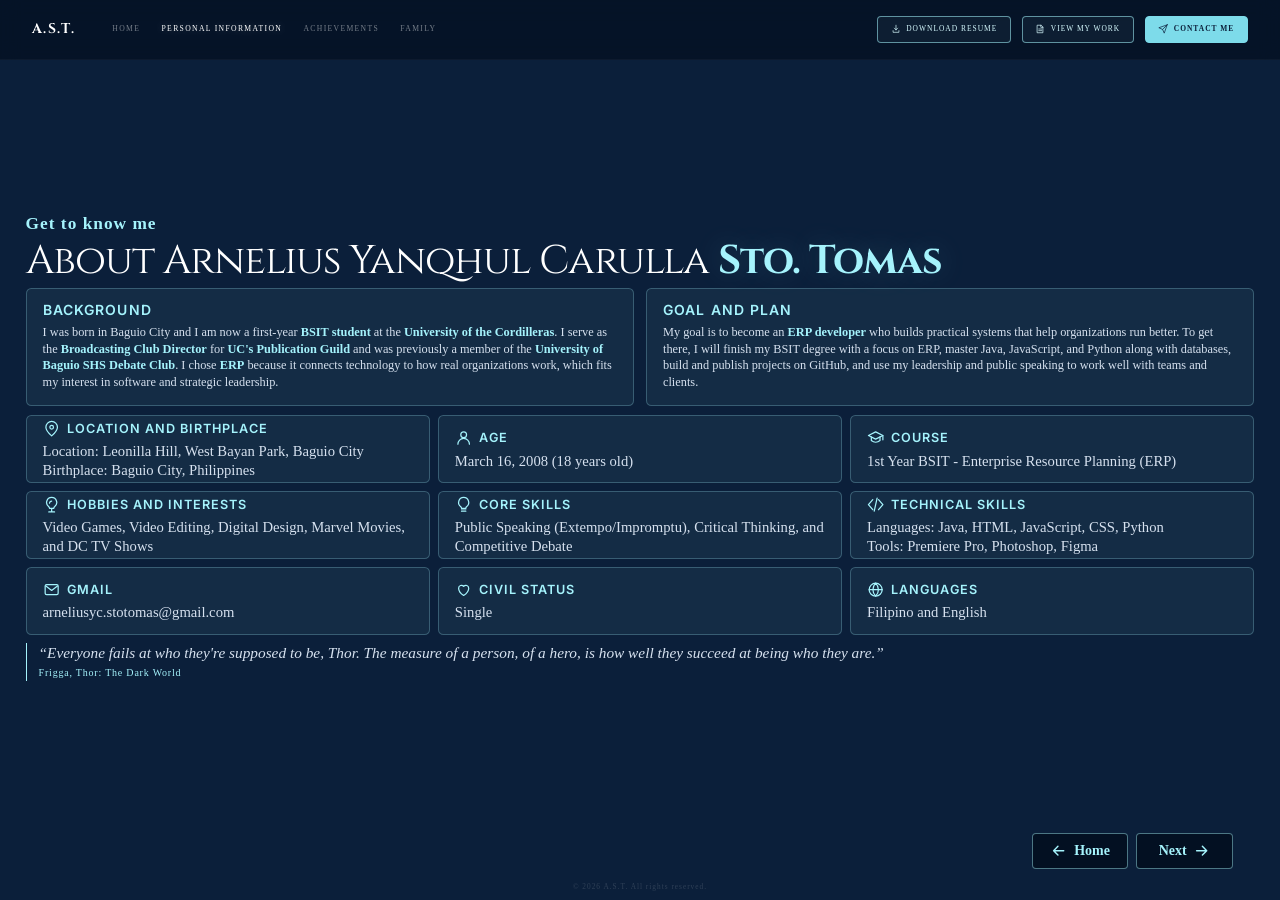
==== about.html @ 009f2173 "Add files via upload" ====
<!DOCTYPE html>
<html lang="en">
<head>
    <meta charset="UTF-8">
    <meta name="viewport" content="width=device-width, initial-scale=1.0">
    <title>About Me | A. S. T.</title>
    <link rel="icon" type="image/svg+xml" href="favicon.svg">
    <link rel="preconnect" href="https://fonts.googleapis.com">
    <link rel="preconnect" href="https://fonts.gstatic.com" crossorigin>
    <link href="https://fonts.googleapis.com/css2?family=Cinzel:wght@400;700&family=Inter:wght@200;400;500;600&display=swap" rel="stylesheet">
    <link rel="stylesheet" href="styles.css">
</head>
<body class="about-body">
    <nav class="navbar">
        <div class="nav-left">
            <div class="nav-logo">A.S.T.</div>
            <div class="nav-links">
                <a href="index.html">HOME</a>
                <a href="about.html" class="active-link" aria-current="page">PERSONAL INFORMATION</a>
                <a href="achievements.html">ACHIEVEMENTS</a>
                <a href="#">FAMILY</a>
            </div>
        </div>
        <div class="nav-right">
            <a href="#" class="btn-outline">
                <svg aria-hidden="true" focusable="false" viewBox="0 0 24 24"><path d="M12 3v11m0 0 4-4m-4 4-4-4M5 16v4h14v-4"/></svg>
                DOWNLOAD RESUME
            </a>
            <a href="https://github.com/aycstotomas" class="btn-outline" target="_blank" rel="noopener noreferrer">
                <svg aria-hidden="true" focusable="false" viewBox="0 0 24 24"><path d="M6 3h9l4 4v14H6zM14 3v5h5M9 12h7M9 16h7"/></svg>
                VIEW MY WORK
            </a>
            <a href="mailto:arneliusyc.stotomas@gmail.com" class="btn-solid">
                <svg aria-hidden="true" focusable="false" viewBox="0 0 24 24"><path d="m22 2-7 20-4-9-9-4 20-7ZM22 2 11 13"/></svg>
                CONTACT ME
            </a>
        </div>
    </nav>

    <main class="split-hero-container about-page">
        <section class="about-content animate-fade-up">
            <p class="profile-greeting">Get to know me</p>
            <h1 class="profile-name">About Arnelius Yanqhul Carulla <span class="highlight-surname">Sto. Tomas</span></h1>
            <div class="about-story">
                <article class="about-detail about-story-card">
                    <h2>Background</h2>
                    <p>I was born in Baguio City and I am now a first-year <strong>BSIT student</strong> at the <strong>University of the Cordilleras</strong>. I serve as the <strong>Broadcasting Club Director</strong> for <strong>UC's Publication Guild</strong> and was previously a member of the <strong>University of Baguio SHS Debate Club</strong>. I chose <strong>ERP</strong> because it connects technology to how real organizations work, which fits my interest in software and strategic leadership.</p>
                </article>
                <article class="about-detail about-story-card">
                    <h2>Goal and Plan</h2>
                    <p>My goal is to become an <strong>ERP developer</strong> who builds practical systems that help organizations run better. To get there, I will finish my BSIT degree with a focus on ERP, master Java, JavaScript, and Python along with databases, build and publish projects on GitHub, and use my leadership and public speaking to work well with teams and clients.</p>
                </article>
            </div>
            <dl class="about-details">
                <div class="about-detail">
                    <dt><svg aria-hidden="true" focusable="false" viewBox="0 0 24 24"><path d="M20 10c0 5-8 12-8 12S4 15 4 10a8 8 0 1 1 16 0Z"/><circle cx="12" cy="10" r="2.5"/></svg>Location and Birthplace</dt>
                    <dd><span class="dd-line">Location: Leonilla Hill, West Bayan Park, Baguio City</span><span class="dd-line">Birthplace: Baguio City, Philippines</span></dd>
                </div>
                <div class="about-detail">
                    <dt><svg aria-hidden="true" focusable="false" viewBox="0 0 24 24"><circle cx="12" cy="8" r="4"/><path d="M4 21a8 8 0 0 1 16 0"/></svg>Age</dt>
                    <dd>March 16, 2008 (<span id="current-age">18</span> years old)</dd>
                </div>
                <div class="about-detail">
                    <dt><svg aria-hidden="true" focusable="false" viewBox="0 0 24 24"><path d="m2 9 10-5 10 5-10 5L2 9Z"/><path d="M6 11v5c3.5 3 8.5 3 12 0v-5M22 9v6"/></svg>Course</dt>
                    <dd>1st Year BSIT - Enterprise Resource Planning (ERP)</dd>
                </div>
                <div class="about-detail">
                    <dt><svg aria-hidden="true" focusable="false" viewBox="0 0 24 24"><path d="M12 18v4M8 22h8M12 2a7 7 0 0 0-4 12.75c.8.55 1 1.15 1 2.25h6c0-1.1.2-1.7 1-2.25A7 7 0 0 0 12 2Z"/><path d="M9 10a3 3 0 0 1 3-3"/></svg>Hobbies and Interests</dt>
                    <dd>Video Games, Video Editing, Digital Design, Marvel Movies, and DC TV Shows</dd>
                </div>
                <div class="about-detail">
                    <dt><svg aria-hidden="true" focusable="false" viewBox="0 0 24 24"><path d="M12 2a7 7 0 0 0-4 12.75c.8.55 1 1.15 1 2.25h6c0-1.1.2-1.7 1-2.25A7 7 0 0 0 12 2Z"/><path d="M9 21h6M9 18h6"/></svg>Core Skills</dt>
                    <dd>Public Speaking (Extempo/Impromptu), Critical Thinking, and Competitive Debate</dd>
                </div>
                <div class="about-detail">
                    <dt><svg aria-hidden="true" focusable="false" viewBox="0 0 24 24"><path d="m8 5-6 7 6 7M16 5l6 7-6 7M14 3l-4 18"/></svg>Technical Skills</dt>
                    <dd><span class="dd-line">Languages: Java, HTML, JavaScript, CSS, Python</span><span class="dd-line">Tools: Premiere Pro, Photoshop, Figma</span></dd>
                </div>
                <div class="about-detail">
                    <dt><svg aria-hidden="true" focusable="false" viewBox="0 0 24 24"><rect x="3" y="5" width="18" height="14" rx="2"/><path d="m4 7 8 6 8-6"/></svg>Gmail</dt>
                    <dd>arneliusyc.stotomas@gmail.com</dd>
                </div>
                <div class="about-detail">
                    <dt><svg aria-hidden="true" focusable="false" viewBox="0 0 24 24"><path d="M12 20s-7-4.4-7-10a4 4 0 0 1 7-2.6A4 4 0 0 1 19 10c0 5.6-7 10-7 10Z"/></svg>Civil Status</dt>
                    <dd>Single</dd>
                </div>
                <div class="about-detail">
                    <dt><svg aria-hidden="true" focusable="false" viewBox="0 0 24 24"><circle cx="12" cy="12" r="9"/><path d="M3 12h18M12 3c2.5 2.6 3.8 5.6 3.8 9s-1.3 6.4-3.8 9c-2.5-2.6-3.8-5.6-3.8-9S9.5 5.6 12 3Z"/></svg>Languages</dt>
                    <dd>Filipino and English</dd>
                </div>
            </dl>
            <blockquote class="about-quote">
                <p>&ldquo;Everyone fails at who they're supposed to be, Thor. The measure of a person, of a hero, is how well they succeed at being who they are.&rdquo;</p>
                <cite>Frigga, Thor: The Dark World</cite>
            </blockquote>
        </section>

        <div class="about-page-actions animate-fade-up-delayed">
            <a class="next-page-link" href="index.html" title="Back to home">
                <svg aria-hidden="true" focusable="false" viewBox="0 0 24 24"><path d="M19 12H5m6 6-6-6 6-6"/></svg>
                Home
            </a>
            <a class="next-page-link" href="achievements.html" title="Achievements">
                Next
                <svg aria-hidden="true" focusable="false" viewBox="0 0 24 24"><path d="M5 12h14m-6-6 6 6-6 6"/></svg>
            </a>
        </div>
    </main>

    <footer>
        <p>© 2026 A.S.T. All rights reserved.</p>
    </footer>
    <script>
        const birthDate = new Date(2008, 2, 16);
        const today = new Date();
        let age = today.getFullYear() - birthDate.getFullYear();
        if (today < new Date(today.getFullYear(), birthDate.getMonth(), birthDate.getDate())) {
            age -= 1;
        }
        document.getElementById('current-age').textContent = age;
    </script>
</body>
</html>
---- styles.css ----
/* Core Styling Baseline Setup */
html,
body {
    height: 100%;
}

body {
    line-height: 1.6;
    margin: 0;
    padding: 0;
    height: 100vh;
    height: 100svh;
    background-color: #0b1f3a;
    color: #ffffff;
    overflow: hidden;
}

svg {
    display: block;
}

/* NAVIGATION STRUCTURE HEADER */
.navbar {
    position: fixed;
    top: 0;
    left: 0;
    width: 100%;
    padding: 1.5rem 3rem;
    box-sizing: border-box;
    display: flex;
    justify-content: space-between;
    align-items: center;
    z-index: 10;
    background: rgba(2, 12, 27, 0.6);
    backdrop-filter: blur(10px);
    border-bottom: 1px solid rgba(255, 255, 255, 0.03);
}

.nav-left {
    display: flex;
    align-items: center;
    gap: 3.5rem;
}

.nav-logo {
    font-family: 'Cinzel', serif;
    color: #ffffff; 
    font-size: 1.3rem;
    font-weight: 700;
    letter-spacing: 2px;
    animation: nav-reveal 0.6s cubic-bezier(0.16, 1, 0.3, 1) both;
}

.nav-links {
    display: flex;
    gap: 2rem;
    animation: nav-reveal 0.6s cubic-bezier(0.16, 1, 0.3, 1) 0.1s both;
}

.nav-links a {
    font-size: 0.72rem;
    font-weight: 500;
    letter-spacing: 2px;
    color: rgba(255, 255, 255, 0.45);
    text-decoration: none;
    transition: color 0.3s ease, text-shadow 0.3s ease;
}

.nav-links a:hover, .nav-links a.active-link {
    color: #ffffff;
    text-shadow: 0 0 10px rgba(255, 255, 255, 0.3);
}

.nav-right {
    display: flex;
    align-items: center;
    gap: 1rem;
    animation: nav-reveal 0.6s cubic-bezier(0.16, 1, 0.3, 1) 0.2s both;
}

@keyframes nav-reveal {
    from {
        opacity: 0;
        transform: translateY(-10px);
    }
    to {
        opacity: 1;
        transform: translateY(0);
    }
}

.nav-right a {
    font-size: 0.7rem;
    font-weight: 500;
    letter-spacing: 1.5px;
    text-decoration: none;
    padding: 0.6rem 1.2rem;
    border-radius: 4px;
    transition: all 0.3s ease;
}

.nav-right a svg {
    width: 15px;
    height: 15px;
    flex: none;
    fill: none;
    stroke: currentColor;
    stroke-linecap: round;
    stroke-linejoin: round;
    stroke-width: 1.7;
}

.nav-right .btn-outline {
    display: inline-flex;
    align-items: center;
    justify-content: center;
    gap: 0.5rem;
}

.nav-right .btn-solid {
    display: inline-flex;
    align-items: center;
    justify-content: center;
    gap: 0.5rem;
}

.btn-outline {
    color: #d7faff;
    border: 1px solid rgba(165, 243, 252, 0.55);
    background: rgba(165, 243, 252, 0.05);
}

.btn-outline:hover,
.btn-outline:focus-visible {
    background: rgba(165, 243, 252, 0.14);
    border-color: #a5f3fc;
}

.btn-solid {
    color: #0b1f3a;
    background-color: #7ddbea;
    border: 1px solid #7ddbea;
    font-weight: 600 !important;
}

.btn-solid:hover,
.btn-solid:focus-visible {
    background-color: #a5f3fc;
    border-color: #a5f3fc;
}

.nav-right a:focus-visible {
    outline: 2px solid #ffffff;
    outline-offset: 3px;
}

.nav-right a:hover,
.nav-right a:focus-visible {
    box-shadow: 0 0 16px rgba(165, 243, 252, 0.18);
    transform: translateY(-1px);
}

/* WIDER AND LEFT-ALIGNED SPLIT LAYOUT CONTAINER */
.split-hero-container {
    position: relative;
    z-index: 2;
    max-width: 1400px;
    width: 92%;
    margin: 0 auto;
    height: calc(100vh - 2.5rem);
    height: calc(100svh - 2.5rem);
    min-height: 0;
    display: flex;
    align-items: center;
    justify-content: space-between;
    gap: 2rem;
    box-sizing: border-box;
    padding-top: 5.5rem;
}

/* LEFT HALF CONTENT PANEL */
.hero-left-content {
    flex: 1.4; 
    text-align: left;
    padding-left: 1rem;
}

.profile-greeting {
    color: #a5f3fc;
    font-size: 1.15rem;
    font-weight: 700;
    letter-spacing: 1px;
    margin: 0 0 0.65rem;
}

.profile-name {
    font-family: 'Cinzel', serif;
    font-size: 4rem; 
    font-weight: 400;
    line-height: 1.1;
    margin: 0 0 1.2rem 0;
    letter-spacing: -1px;
    color: #ffffff; 
}

/* Ice blue contrast highlight */
.highlight-surname {
    color: #a5f3fc; 
    font-weight: 700;
    text-shadow: 0 0 30px rgba(165, 243, 252, 0.2);
}

.student-badge {
    display: inline-flex;
    flex-wrap: wrap;
    align-items: center;
    justify-content: center;
    gap: 0.65rem;
    max-width: 100%;
    box-sizing: border-box;
    margin: -0.55rem 0 1rem;
    padding: 0.65rem 1rem;
    border: 1px solid rgba(165, 243, 252, 0.32);
    border-radius: 999px;
    background: rgba(165, 243, 252, 0.07);
    color: #d7faff;
    font-size: 1.05rem;
    letter-spacing: 0.3px;
}

.badge-item {
    display: inline-flex;
    align-items: center;
    gap: 0.35rem;
    color: inherit;
}

.badge-email {
    text-decoration: none;
    transition: color 0.2s ease;
}

.badge-email:hover,
.badge-email:focus-visible {
    color: #a5f3fc;
    text-decoration: underline;
}

.badge-email:focus-visible {
    outline: 2px solid #ffffff;
    outline-offset: 3px;
    border-radius: 2px;
}

.badge-item svg {
    width: 19px;
    height: 19px;
    flex: none;
    fill: none;
    stroke: currentColor;
    stroke-linecap: round;
    stroke-linejoin: round;
    stroke-width: 1.7;
}

.badge-at {
    color: #d7faff;
    font-family: 'Inter', sans-serif;
    font-size: 1.05rem;
    font-weight: 500;
    line-height: 1;
}

.badge-divider {
    color: #a5f3fc;
}

.profile-role {
    font-family: 'Inter', sans-serif;
    font-size: 1.8rem; 
    font-weight: 400;
    margin: 0 0 1rem;
    letter-spacing: 0.5px;
}

.profile-role-prefix {
    color: #ffffff;
}

.profile-role-typing {
    position: relative;
    display: inline-block;
    width: 0;
    margin-left: 0.12em;
    overflow: hidden;
    white-space: nowrap;
    vertical-align: bottom;
    color: #a5f3fc;
    animation: role-typing 5s steps(13, end) 0.35s infinite;
}

.profile-role-typing::after {
    position: absolute;
    top: 0;
    right: 0;
    width: 2px;
    height: 100%;
    background-color: #a5f3fc;
    content: '';
    animation: blink-caret 0.75s step-end infinite;
}

@keyframes role-typing {
    0%, 8% { width: 0; }
    34%, 60% { width: 7.3em; }
    86%, 100% { width: 0; }
}

@keyframes blink-caret {
    50% { opacity: 0; }
}

.profile-description {
    font-size: 1.4rem;
    color: #d6e1ef;
    max-width: 100%;
    line-height: 1.65;
    margin: 0;
}

.profile-description strong {
    color: #a5f3fc;
}

.about-page {
    flex-direction: column;
    align-items: center;
    justify-content: center;
}

.about-body {
    height: auto;
    min-height: 100vh;
    min-height: 100svh;
    overflow-x: hidden;
    overflow-y: auto;
}

.about-page-actions {
    display: flex;
    align-items: center;
    gap: 0.75rem;
    align-self: flex-end;
    margin-top: auto;
    margin-right: 1.5rem;
}

.about-page .next-page-link {
    position: static;
    align-self: auto;
    margin: 0;
    font-family: inherit;
}

.about-page .next-page-link:disabled {
    cursor: not-allowed;
    opacity: 0.55;
}

.about-page .next-page-link:disabled:hover {
    color: #a5f3fc;
    background: rgba(2, 12, 27, 0.76);
}

.about-content {
    width: 100%;
    max-width: none;
    box-sizing: border-box;
}

.about-intro {
    margin-bottom: 1.25rem;
}

.about-details {
    display: grid;
    grid-template-columns: repeat(2, minmax(0, 1fr));
    gap: 1rem;
    margin: 0;
}

.about-detail {
    padding: 1rem 1.25rem;
    border: 1px solid rgba(165, 243, 252, 0.25);
    border-radius: 8px;
    background: rgba(165, 243, 252, 0.06);
}

.about-detail dt {
    margin-bottom: 0.35rem;
    color: #a5f3fc;
    font-family: 'Inter', sans-serif;
    font-size: 0.9rem;
    font-weight: 600;
    letter-spacing: 0.08em;
    text-transform: uppercase;
}

.about-detail dd {
    margin: 0;
    color: #d6e1ef;
    font-size: 1.1rem;
}

.social-links {
    display: flex;
    flex-wrap: wrap;
    gap: 0.85rem;
    margin-top: 1rem;
}

.social-links a {
    color: #a5f3fc;
    border: 1px solid rgba(165, 243, 252, 0.35);
    border-radius: 4px;
    width: 56px;
    height: 56px;
    display: inline-flex;
    align-items: center;
    justify-content: center;
    box-sizing: border-box;
    text-decoration: none;
    transition: color 0.2s ease, background-color 0.2s ease, border-color 0.2s ease;
}

.social-links svg {
    width: 25px;
    height: 25px;
    fill: currentColor;
}

.social-links svg rect,
.social-links svg circle {
    fill: none;
    stroke: currentColor;
    stroke-width: 1.8;
}

.social-links svg .social-icon-dot {
    fill: currentColor;
    stroke: none;
}

.social-links svg .mail-icon-line {
    fill: none;
    stroke: currentColor;
    stroke-linecap: round;
    stroke-linejoin: round;
}

.social-links a:hover,
.social-links a:focus-visible {
    color: #020c1b;
    background-color: #a5f3fc;
    border-color: #a5f3fc;
    box-shadow: 0 0 14px rgba(165, 243, 252, 0.3);
    transform: translateY(-2px);
}

/* RIGHT HALF PORTRAIT CONTAINER */
.hero-right-media {
    flex: 0.8;
    display: flex;
    justify-content: flex-end; 
}

.portrait-column {
    position: relative;
    width: 100%;
    max-width: 420px;
    display: flex;
    flex-direction: column;
    align-items: flex-end;
}

.portrait-stage {
    position: relative;
    width: 100%;
    isolation: isolate;
}

.portrait-stage::before {
    position: absolute;
    z-index: 0;
    inset: 5% 0;
    border-radius: 50%;
    background: radial-gradient(ellipse, rgba(100, 220, 245, 0.4), rgba(100, 220, 245, 0.14) 48%, transparent 75%);
    content: '';
    filter: blur(26px);
    pointer-events: none;
}

.portrait-frame {
    position: relative;
    z-index: 1;
    width: 100%;
    aspect-ratio: 1;
    background: rgba(255, 255, 255, 0.02);
    border: 1px solid rgba(165, 243, 252, 0.18);
    border-radius: 50%;
    overflow: hidden;
    backdrop-filter: blur(12px);
    box-shadow: 0 0 14px rgba(100, 220, 245, 0.55), 0 0 42px rgba(100, 220, 245, 0.36), 0 30px 60px rgba(0, 0, 0, 0.4);
    display: flex;
    justify-content: center;
    align-items: center;
}

.profile-portrait {
    position: relative;
    z-index: 2;
    width: 100%;
    height: 100%;
    object-fit: cover;
    object-position: center 20%;
}

/* PROFILE ENTRANCE ANIMATIONS */
.animate-fade-up,
.animate-fade-up-delayed {
    animation: profile-reveal 1.2s cubic-bezier(0.16, 1, 0.3, 1) both;
}

.animate-fade-up-delayed {
    animation-delay: 0.2s;
}

@keyframes profile-reveal {
    from {
        opacity: 0;
        transform: translateY(30px);
    }
    to {
        opacity: 1;
        transform: translateY(0);
    }
}

/* FOOTER */
footer {
    position: relative;
    z-index: 2;
    height: 2.5rem;
    padding: 0 2rem;
    box-sizing: border-box;
    display: flex;
    align-items: center;
    justify-content: center;
    text-align: center;
    color: rgba(255, 255, 255, 0.15);
    font-size: 0.68rem;
    letter-spacing: 1px;
}

.next-page-link {
    position: absolute;
    right: calc(3rem - max(4vw, (100vw - 1400px) / 2));
    bottom: 3rem;
    flex: none;
    min-width: 78px;
    height: 30px;
    display: inline-flex;
    align-items: center;
    justify-content: center;
    gap: 0.45rem;
    padding: 0 0.6rem;
    border: 1px solid rgba(165, 243, 252, 0.45);
    border-radius: 4px;
    color: #a5f3fc;
    background: rgba(2, 12, 27, 0.76);
    transition: color 0.2s ease, background-color 0.2s ease;
    text-decoration: none;
    font-size: 0.72rem;
    font-weight: 600;
}

.next-page-link svg {
    width: 18px;
    height: 18px;
    flex: none;
    fill: none;
    stroke: currentColor;
    stroke-linecap: round;
    stroke-linejoin: round;
    stroke-width: 2;
}

.next-page-link:hover,
.next-page-link:focus-visible {
    color: #020c1b;
    background-color: #a5f3fc;
}

.next-page-link:focus-visible {
    outline: 2px solid #ffffff;
    outline-offset: 3px;
}

@media (min-width: 769px) and (max-height: 800px) {
    .split-hero-container {
        align-items: flex-start;
        padding-top: 5.5rem;
    }
    .profile-name {
        font-size: 3.4rem;
    }
    .student-badge {
        margin-bottom: 0.6rem;
    }
    .profile-role {
        margin-bottom: 0.6rem;
    }
    .profile-description {
        font-size: 0.98rem;
        line-height: 1.45;
    }
    .social-links {
        margin-top: 0.6rem;
    }
}

@media (min-width: 769px) and (max-height: 740px) {
    .split-hero-container {
        padding-top: 5.5rem;
    }
    .profile-name {
        font-size: 3.3rem;
    }
    .student-badge {
        margin-bottom: 0.45rem;
    }
    .profile-role {
        margin-bottom: 0.4rem;
    }
    .profile-description {
        font-size: 0.92rem;
        line-height: 1.35;
    }
    .social-links {
        margin-top: 0.6rem;
    }
}

/* Responsive Scaling */
@media (max-width: 992px) {
    .profile-name {
        font-size: 3.3rem;
    }
}

@media (min-width: 769px) and (max-width: 1100px) and (max-height: 800px) {
    .split-hero-container {
        padding-top: 6.75rem;
    }
    .profile-name {
        font-size: 3rem;
    }
    .student-badge {
        margin: 0 0 0.4rem;
        padding: 0.35rem 0.6rem;
        font-size: 0.76rem;
    }
    .profile-role {
        font-size: 1.5rem;
        margin-bottom: 0.4rem;
    }
    .profile-description {
        font-size: 0.86rem;
        line-height: 1.3;
    }
    .social-links {
        margin-top: 0.6rem;
    }
}

@media (max-width: 768px) {
    body {
        height: auto;
        min-height: 100vh;
        min-height: 100svh;
        overflow-x: hidden;
        overflow-y: auto;
    }
    .navbar {
        padding: 0.65rem 1.5rem;
    }
    .split-hero-container {
        height: auto;
        min-height: calc(100vh - 2.5rem);
        min-height: calc(100svh - 2.5rem);
        flex-direction: column;
        justify-content: center;
        text-align: center;
        gap: 0.25rem;
        padding: 4.75rem 0 0;
    }
    .hero-left-content {
        flex: 0 0 auto;
        width: 100%;
        box-sizing: border-box;
        text-align: center;
        padding-left: 0;
    }
    .profile-description {
        margin: 0 auto;
        font-size: 0.98rem;
        line-height: 1.45;
    }
    .about-page {
        justify-content: center;
        padding: 5rem 1rem 1rem;
    }
    .about-content {
        text-align: left;
    }
    .about-content .profile-greeting,
    .about-content .profile-name,
    .about-content .profile-role {
        text-align: center;
    }
    .about-details {
        grid-template-columns: 1fr;
        gap: 0.65rem;
    }
    .about-detail {
        padding: 0.8rem 1rem;
    }
    .about-detail dd {
        font-size: 0.98rem;
    }
    .profile-role {
        font-size: 1.2rem;
        margin-bottom: 0.5rem;
    }
    .profile-name {
        font-size: clamp(2.2rem, 7vw, 2.65rem);
        margin-bottom: 0.45rem;
    }
    .student-badge {
        gap: 0.3rem;
        padding: 0.4rem 0.65rem;
        font-size: 0.72rem;
    }
    .badge-divider-email,
    .badge-divider-phone {
        display: none;
    }
    .badge-email {
        flex-basis: 100%;
        justify-content: center;
        margin-top: 0.1rem;
    }
    .profile-greeting {
        margin-bottom: 0.35rem;
    }
    .social-links {
        margin-top: 0.6rem;
    }
    .social-links {
        justify-content: center;
        gap: 0.35rem;
    }
    .hero-right-media {
        justify-content: center;
        flex: 0 1 auto;
    }
    .next-page-link {
        position: static;
        align-self: flex-end;
        margin-top: 0.35rem;
    }
    .portrait-column {
        width: min(64vw, 13rem);
        max-width: none;
    }
    .nav-links, .nav-right {
        display: none;
    }
}

@media (max-width: 768px) and (max-height: 700px) {
    .split-hero-container {
        justify-content: flex-start;
        gap: 0.2rem;
        padding-top: 3.5rem;
    }
    .profile-name {
        font-size: clamp(1.9rem, 6vw, 2.25rem);
        margin-bottom: 0.35rem;
    }
    .profile-role {
        font-size: 1rem;
        margin-bottom: 0.45rem;
    }
    .profile-description {
        font-size: 0.8rem;
        line-height: 1.28;
    }
    .social-links {
        margin-top: 0.35rem;
    }
    .social-links a {
        width: 36px;
        height: 36px;
    }
    .portrait-column {
        width: min(45vw, 19svh, 8.5rem);
    }
}

@media (max-width: 430px) and (min-height: 701px) {
    .portrait-column {
        width: min(54vw, 8rem);
    }
}

@media (max-width: 430px) {
    .split-hero-container {
        padding-top: 3.25rem;
    }
    .next-page-link {
        margin-top: 0.2rem;
    }
}

@media (max-width: 430px) and (max-height: 700px) {
    .split-hero-container {
        padding-top: 3rem;
    }
    .profile-description {
        font-size: 0.78rem;
        line-height: 1.2;
    }
    .social-links {
        margin-top: 0.25rem;
    }
    .next-page-link {
        height: 28px;
        margin-top: 0.15rem;
    }
    .portrait-column {
        width: min(54vw, 18svh, 8rem);
    }
}

@media (max-width: 768px) {
    .student-badge {
        gap: 0.3rem;
        padding: 0.4rem 0.65rem;
        font-size: 0.82rem;
    }
    .badge-item svg {
        width: 15px;
        height: 15px;
    }
    .badge-at {
        font-size: 0.82rem;
    }
    .social-links {
        gap: 0.35rem;
        margin-top: 0.6rem;
    }
    .social-links a {
        width: 40px;
        height: 40px;
    }
    .social-links svg {
        width: 18px;
        height: 18px;
    }
}

@media (min-width: 769px) {
    .split-hero-container {
        width: 96%;
        max-width: 1600px;
        gap: clamp(1rem, 2vw, 2rem);
    }
    .hero-left-content {
        flex: 1.8;
    }
    .hero-right-media {
        flex: 0.7;
    }
    .student-badge {
        display: flex;
        flex-wrap: nowrap;
        justify-content: center;
        width: fit-content;
        max-width: 100%;
        gap: clamp(0.45rem, 0.8vw, 0.85rem);
        margin-bottom: 1.2rem;
        padding: 0.6rem clamp(0.85rem, 1.2vw, 1.25rem);
        font-size: clamp(1rem, 1.6vw, 1.35rem);
        white-space: nowrap;
    }
    .badge-item {
        flex-wrap: nowrap;
        gap: 0.35rem;
        white-space: nowrap;
    }
    .badge-item svg {
        width: clamp(14px, 1.3vw, 20px);
        height: clamp(14px, 1.3vw, 20px);
    }
    .badge-at {
        font-size: inherit;
    }
    .profile-description {
        font-size: clamp(1.3rem, 2.4vw, 2.4rem);
        line-height: 1.3;
    }
    .social-links {
        gap: 1rem;
        margin-top: 1rem;
    }
    .social-links a {
        width: clamp(56px, 5vw, 72px);
        height: clamp(56px, 5vw, 72px);
    }
    .social-links svg {
        width: clamp(24px, 2.2vw, 32px);
        height: clamp(24px, 2.2vw, 32px);
    }
    .next-page-link {
        right: 1.5rem;
        min-width: 140px;
        height: 58px;
        padding: 0 1.25rem;
        gap: 0.75rem;
        border-radius: 6px;
        font-size: 1.15rem;
    }
    .next-page-link svg {
        width: 28px;
        height: 28px;
    }
    .about-page-actions .next-page-link {
        box-sizing: content-box;
    }
}

@media (min-width: 769px) and (max-width: 1100px) {
    .student-badge {
        gap: clamp(0.25rem, 0.45vw, 0.4rem);
        margin-bottom: 0.8rem;
        padding: 0.35rem clamp(0.45rem, 0.65vw, 0.65rem);
        font-size: clamp(0.85rem, 1.25vw, 1rem);
    }
    .badge-item {
        gap: 0.2rem;
    }
    .badge-item svg {
        width: 13px;
        height: 13px;
    }
    .profile-description {
        font-size: clamp(1.3rem, 2.4vw, 1.6rem);
        line-height: 1.3;
    }
}

@media (min-width: 1101px) and (max-width: 1600px) {
    .student-badge {
        gap: clamp(0.4rem, 0.65vw, 0.65rem);
        padding: 0.5rem clamp(0.65rem, 0.9vw, 0.9rem);
        font-size: clamp(0.9rem, 1.3vw, 1.25rem);
    }
}

@media (min-width: 769px) and (max-height: 800px) {
    .split-hero-container {
        align-items: center;
    }
    .profile-description {
        font-size: clamp(1.3rem, 2.4vw, 1.8rem);
    }
    .next-page-link {
        bottom: 1.5rem;
    }
}

@media (min-width: 769px) {
    .profile-greeting {
        font-size: clamp(1.5rem, 1.7vw, 1.8rem);
    }
    .profile-name {
        font-size: clamp(2.5rem, 4vw, 4rem);
    }
    .profile-role {
        font-size: clamp(2rem, 2.7vw, 2.5rem);
    }
}

@media (min-width: 1024px) {
    .profile-name {
        white-space: nowrap;
    }
    .profile-name br {
        display: none;
    }
}

@media (prefers-reduced-motion: reduce) {
    .nav-logo,
    .nav-links,
    .nav-right,
    .animate-fade-up,
    .animate-fade-up-delayed {
        opacity: 1;
        transform: none;
        transition: none;
        animation: none;
    }
    .profile-role-typing {
        width: auto;
        overflow: visible;
        animation: none;
    }
    .profile-role-typing::after {
        display: none;
        animation: none;
    }
    .next-page-link,
    .social-links a,
    .about-detail,
    .nav-right a {
        transition: none;
    }
    .about-detail:hover {
        transform: none;
    }
    .social-links a:hover,
    .nav-right a:hover {
        transform: none;
    }
}

.about-body {
    display: flex;
    flex-direction: column;
    height: 100vh;
    height: 100svh;
    min-height: 0;
    overflow: hidden;
}

.about-page {
    flex: 0 0 auto;
    width: 96%;
    max-width: 1600px;
    height: calc(100vh - 2.5rem);
    height: calc(100svh - 2.5rem);
    min-height: 0;
    justify-content: center;
    gap: 0.25rem;
    padding: 5.75rem 0 6rem;
    box-sizing: border-box;
}

.about-page-actions {
    position: absolute;
    right: 1.5rem;
    bottom: 1.5rem;
    margin: 0;
}

.about-content .profile-greeting {
    margin-bottom: 0.35rem;
    font-size: clamp(1.5rem, 1.7vw, 1.8rem);
}

.about-content .profile-name {
    margin-bottom: 0.5rem;
    font-size: clamp(2.5rem, 4vw, 4rem);
    line-height: 1.05;
}

.about-intro {
    margin-bottom: 1.15rem;
    font-size: clamp(1.3rem, 2.4vw, 1.8rem);
    line-height: 1.35;
}

.about-details {
    gap: 1rem;
}

.about-detail {
    position: relative;
    padding: 0.9rem 1.1rem;
    transition: transform 0.2s ease, box-shadow 0.2s ease, border-color 0.2s ease, background-color 0.2s ease;
}

.about-detail:hover {
    z-index: 1;
    transform: scale(1.035);
    border-color: rgba(165, 243, 252, 0.7);
    background: rgba(165, 243, 252, 0.1);
    box-shadow: 0 0 24px rgba(125, 219, 234, 0.28);
}

.about-detail dt {
    display: flex;
    align-items: center;
    gap: 0.45rem;
    margin-bottom: 0.3rem;
    font-size: 1.15rem;
}

.about-detail dt svg {
    width: 1.25rem;
    height: 1.25rem;
    flex: none;
    fill: none;
    stroke: currentColor;
    stroke-linecap: round;
    stroke-linejoin: round;
    stroke-width: 1.7;
}

.about-detail dd {
    font-size: 1.4rem;
    line-height: 1.35;
}

.about-page-actions .next-page-link {
    height: 58px;
}

.about-body footer {
    flex: 0 0 2.5rem;
}

@media (min-width: 769px) and (max-width: 1100px) {
    .about-intro {
        line-height: 1.25;
    }

    .about-detail dd {
        font-size: 1.1rem;
    }

    .about-details {
        gap: 0.6rem;
    }

    .about-detail {
        padding-block: 0.55rem;
    }
}

@media (min-width: 769px) and (max-height: 740px) {
    .about-page {
        padding-top: 5.5rem;
    }

    .about-content .profile-greeting {
        font-size: 1.2rem;
    }

    .about-detail dd {
        font-size: 1rem;
    }

    .about-details {
        gap: 0.6rem;
    }

    .about-detail {
        padding-block: 0.4rem;
    }
}

@media (min-width: 920px) {
    .about-details {
        grid-template-columns: repeat(3, minmax(0, 1fr));
    }
}

@media (max-width: 768px) {
    .about-page {
        width: 94%;
        padding: 3.25rem 0 0;
    }

    .about-page-actions {
        position: static;
        margin-top: 0.5rem;
        margin-right: 0;
    }

    .about-content .profile-greeting {
        font-size: 0.8rem;
    }

    .about-content .profile-name {
        font-size: 2rem;
    }

    .about-intro {
        font-size: 0.84rem;
        line-height: 1.3;
    }

    .about-details {
        grid-template-columns: repeat(2, minmax(0, 1fr));
        gap: 0.45rem;
    }

    .about-detail {
        padding: 0.5rem 0.6rem;
    }

    .about-detail dt {
        font-size: 0.65rem;
    }

    .about-detail dt svg {
        width: 0.9rem;
        height: 0.9rem;
    }

    .about-detail dd {
        font-size: 0.76rem;
        line-height: 1.25;
        overflow-wrap: anywhere;
    }

    .about-page-actions .next-page-link {
        min-width: 100px;
        height: 36px;
        font-size: 0.85rem;
    }
}

@media (max-width: 360px) and (max-height: 600px) {
    .about-page {
        padding-top: 2.5rem;
    }

    .about-content .profile-greeting {
        font-size: 0.8rem;
        margin-bottom: 0.2rem;
    }

    .about-content .profile-name {
        font-size: 1.7rem;
        margin-bottom: 0.25rem;
    }

    .about-intro {
        margin-bottom: 0.4rem;
        font-size: 0.72rem;
        line-height: 1.2;
    }

    .about-details {
        gap: 0.3rem;
    }

    .about-detail {
        padding: 0.35rem 0.45rem;
    }

    .about-detail dt {
        font-size: 0.58rem;
    }

    .about-detail dd {
        font-size: 0.68rem;
        line-height: 1.15;
    }

    .about-page-actions .next-page-link {
        height: 30px;
        font-size: 0.75rem;
    }
}

/* ============================================================
   UNIFORM SCALING (desktop + laptop)
   --u = 1px at a 1920x950 viewport and scales with the window,
   so the header, spacing, sizes and 3x3 grid look the same on
   every screen. Nothing scrolls and nothing overlaps.
   ============================================================ */
@media (min-width: 769px) {
    :root {
        --u: min(0.052083vw, 0.105263vh);
    }

    /* Header (both pages) */
    .navbar { padding: calc(24 * var(--u)) calc(48 * var(--u)); }
    .nav-left { gap: calc(56 * var(--u)); }
    .nav-logo { font-size: calc(20.8 * var(--u)); letter-spacing: calc(2 * var(--u)); }
    .nav-links { gap: calc(32 * var(--u)); }
    .nav-links a {
        font-size: calc(11.5 * var(--u));
        letter-spacing: calc(2 * var(--u));
        white-space: nowrap;
    }
    .nav-right { gap: calc(16 * var(--u)); }
    .nav-right a {
        font-size: calc(11.2 * var(--u));
        letter-spacing: calc(1.5 * var(--u));
        padding: calc(9.6 * var(--u)) calc(19.2 * var(--u));
        white-space: nowrap;
    }
    .nav-right .btn-outline,
    .nav-right .btn-solid { gap: calc(8 * var(--u)); }
    .nav-right a svg { width: calc(15 * var(--u)); height: calc(15 * var(--u)); }

    /* Personal Information page */
    html:has(body.about-body) { overflow: hidden; }

    body.about-body {
        height: 100svh;
        overflow: hidden;
    }

    body.about-body .about-page {
        width: 96%;
        max-width: none;
        height: calc(100svh - 40 * var(--u));
        padding: calc(112 * var(--u)) 0 calc(74 * var(--u));
        justify-content: center;
        gap: 0;
    }

    body.about-body .about-content { width: 100%; }

    body.about-body .about-content .profile-greeting {
        margin: 0 0 calc(5 * var(--u));
        font-size: calc(29 * var(--u));
    }

    body.about-body .about-content .profile-name {
        margin: 0 0 calc(10 * var(--u));
        font-size: calc(69 * var(--u));
        line-height: 1.05;
        white-space: nowrap;
    }

    body.about-body .about-intro {
        margin: 0 0 calc(24 * var(--u));
        font-size: calc(26 * var(--u));
        line-height: 1.35;
    }

    body.about-body .about-details {
        grid-template-columns: repeat(3, minmax(0, 1fr));
        grid-auto-rows: calc(127 * var(--u));
        gap: calc(18 * var(--u));
    }

    body.about-body .about-detail {
        display: flex;
        flex-direction: column;
        justify-content: center;
        min-width: 0;
        padding: 0 calc(24 * var(--u));
        box-sizing: border-box;
        overflow: hidden;
        border-radius: calc(8 * var(--u));
    }

    body.about-body .about-detail:hover { transform: scale(1.02); }

    body.about-body .about-detail dt {
        gap: calc(10 * var(--u));
        margin: 0 0 calc(7 * var(--u));
        font-size: calc(21 * var(--u));
    }

    body.about-body .about-detail dt svg {
        width: calc(26 * var(--u));
        height: calc(26 * var(--u));
    }

    body.about-body .about-detail dd {
        font-size: calc(25 * var(--u));
        line-height: 1.3;
        overflow-wrap: anywhere;
    }

    body.about-body footer {
        flex: 0 0 calc(40 * var(--u));
        height: calc(40 * var(--u));
        font-size: calc(11 * var(--u));
    }

    body.about-body .about-page-actions {
        right: calc(32 * var(--u));
        bottom: calc(6 * var(--u));
        gap: calc(12 * var(--u));
    }

    body.about-body .about-page-actions .next-page-link {
        box-sizing: border-box;
        min-width: calc(145 * var(--u));
        height: calc(55 * var(--u));
        padding: 0 calc(21 * var(--u));
        gap: calc(10 * var(--u));
        font-size: calc(21 * var(--u));
        border-radius: calc(6 * var(--u));
    }

    body.about-body .about-page-actions .next-page-link svg {
        width: calc(26 * var(--u));
        height: calc(26 * var(--u));
    }
}

/* Homepage "Next" sits exactly where "Next" is on the Personal Information page */
@media (min-width: 769px) {
    footer {
        height: calc(40 * var(--u));
        font-size: calc(11 * var(--u));
    }

    body:not(.about-body) .split-hero-container {
        width: 96%;
        max-width: none;
        height: calc(100svh - 40 * var(--u));
    }

    body:not(.about-body) .split-hero-container .next-page-link {
        right: calc(32 * var(--u));
        bottom: calc(6 * var(--u));
        box-sizing: border-box;
        min-width: calc(145 * var(--u));
        height: calc(55 * var(--u));
        padding: 0 calc(21 * var(--u));
        gap: calc(10 * var(--u));
        font-size: calc(21 * var(--u));
        border-radius: calc(6 * var(--u));
    }

    body:not(.about-body) .split-hero-container .next-page-link svg {
        width: calc(26 * var(--u));
        height: calc(26 * var(--u));
    }
}

/* Background / Goal cards and quote (Personal Information page) */
.about-story {
    display: grid;
    grid-template-columns: 1fr;
    gap: 1rem;
    margin: 0 0 1rem;
}

.about-story-card h2 {
    margin: 0 0 0.35rem;
    color: #a5f3fc;
    font-family: 'Inter', sans-serif;
    font-size: 0.9rem;
    font-weight: 600;
    letter-spacing: 0.08em;
    text-transform: uppercase;
}

.about-story-card p {
    margin: 0;
    color: #d6e1ef;
    font-size: 1rem;
    line-height: 1.4;
}

.about-story-card p strong {
    color: #a5f3fc;
}

.about-quote {
    margin: 1rem 0 0;
    padding: 0 0 0 1rem;
    border-left: 3px solid #a5f3fc;
}

.about-quote p {
    margin: 0;
    color: #d6e1ef;
    font-style: italic;
}

.about-quote cite {
    display: block;
    margin-top: 0.2rem;
    color: #a5f3fc;
    font-size: 0.85rem;
    font-style: normal;
    letter-spacing: 0.08em;
}

@media (min-width: 769px) {
    body.about-body .about-story {
        grid-template-columns: repeat(2, minmax(0, 1fr));
        grid-auto-rows: calc(170 * var(--u));
        gap: calc(18 * var(--u));
        margin: 0 0 calc(18 * var(--u));
    }

    body.about-body .about-story-card {
        justify-content: flex-start;
        padding: calc(14 * var(--u)) calc(24 * var(--u));
    }

    body.about-body .about-story-card h2 {
        margin: 0 0 calc(7 * var(--u));
        font-size: calc(21 * var(--u));
    }

    body.about-body .about-story-card p {
        font-size: calc(20 * var(--u));
        line-height: 1.38;
    }

    body.about-body .about-details {
        grid-auto-rows: calc(104 * var(--u));
        gap: calc(14 * var(--u));
    }

    body.about-body .about-detail dt { margin-bottom: calc(5 * var(--u)); font-size: calc(19 * var(--u)); }
    body.about-body .about-detail dd { font-size: calc(22 * var(--u)); line-height: 1.25; }

    body.about-body .about-quote {
        margin: calc(16 * var(--u)) 0 0;
        padding-left: calc(18 * var(--u));
        border-left-width: calc(3 * var(--u));
    }

    body.about-body .about-quote p { font-size: calc(23 * var(--u)); line-height: 1.3; }

    body.about-body .about-quote cite {
        margin-top: calc(3 * var(--u));
        font-size: calc(15 * var(--u));
    }

    body.about-body .about-page {
        padding-top: calc(100 * var(--u));
    }
}

/* Fit tuning for the extra Background / Goal row and quote */
@media (min-width: 769px) {
    body.about-body .about-content .profile-greeting { font-size: calc(26 * var(--u)); margin-bottom: calc(3 * var(--u)); }
    body.about-body .about-content .profile-name { font-size: calc(60 * var(--u)); margin-bottom: calc(10 * var(--u)); }
    body.about-body .about-story { grid-auto-rows: calc(180 * var(--u)); margin-bottom: calc(16 * var(--u)); }
    body.about-body .about-story-card h2 { margin-bottom: calc(5 * var(--u)); }
    body.about-body .about-story-card p { font-size: calc(19 * var(--u)); line-height: 1.36; }
    body.about-body .about-details { grid-auto-rows: calc(108 * var(--u)); }
    body.about-body .about-quote { margin-top: calc(14 * var(--u)); }
}

/* Each labelled line (Location / Birthplace) sits on its own line */
.dd-line {
    display: block;
}

/* A little more breathing room under the header */
@media (min-width: 769px) {
    body.about-body .about-story { grid-auto-rows: calc(168 * var(--u)); margin-bottom: calc(14 * var(--u)); }
    body.about-body .about-details { grid-auto-rows: calc(102 * var(--u)); gap: calc(12 * var(--u)); }
    body.about-body .about-quote { margin-top: calc(12 * var(--u)); }
}

body.about-body .about-story-card p { font-size: calc(18.5 * var(--u)); line-height: 1.34; }
@media (min-width: 769px) {
    body.about-body .about-story { grid-auto-rows: calc(176 * var(--u)); }
    body.about-body .about-story-card p { font-size: calc(18.5 * var(--u)); line-height: 1.34; }
}

/* ============================================================
   ACHIEVEMENTS PAGE (2x2 grid, no scrolling on laptop/desktop)
   Each card: school logo + honors on the left, awards photo
   fading in from the right, "View photo" opens it full size.
   ============================================================ */
.ach-grid {
    display: grid;
    grid-template-columns: 1fr;
    gap: 0.75rem;
}

body.about-body .ach-card {
    position: relative;
    isolation: isolate;
    display: flex;
    flex-direction: column;
    justify-content: flex-start;
    gap: 0.5rem;
}

/* awards photo blended into the card */
.ach-card::before {
    content: '';
    position: absolute;
    top: 0;
    right: 0;
    bottom: 0;
    left: 46%;
    z-index: -1;
    background: var(--ach-photo) center / cover no-repeat;
    filter: brightness(0.72) saturate(0.95);
    -webkit-mask-image: linear-gradient(to right, transparent 0%, rgba(0, 0, 0, 0.5) 32%, #000 70%);
    mask-image: linear-gradient(to right, transparent 0%, rgba(0, 0, 0, 0.5) 32%, #000 70%);
    transition: filter 0.3s ease;
    pointer-events: none;
}

.ach-card:hover::before {
    filter: brightness(0.95) saturate(1.05);
}

.ach-head {
    display: flex;
    align-items: center;
    gap: 0.9rem;
}

.ach-head h2 {
    margin: 0;
    color: #a5f3fc;
    font-family: 'Cinzel', serif;
    font-size: 1.3rem;
    font-weight: 700;
    letter-spacing: 0.04em;
    text-shadow: 0 1px 10px rgba(5, 15, 32, 0.85);
}

.ach-meta {
    margin: 0;
    color: rgba(255, 255, 255, 0.62);
    font-size: 0.85rem;
    letter-spacing: 0.04em;
    text-shadow: 0 1px 8px rgba(5, 15, 32, 0.9);
}

.ach-list {
    margin: 0;
    padding: 0;
    list-style: none;
}

.ach-list li {
    position: relative;
    padding-left: 1.1rem;
    margin-bottom: 0.3rem;
    color: #e3ecf6;
    font-size: 1rem;
    line-height: 1.35;
    text-shadow: 0 1px 8px rgba(5, 15, 32, 0.9);
}

.ach-list li::before {
    content: '';
    position: absolute;
    left: 0;
    top: 0.55em;
    width: 0.4rem;
    height: 0.4rem;
    border-radius: 50%;
    background: #a5f3fc;
}

.ach-list li strong { color: #a5f3fc; }

.ach-placeholder {
    color: rgba(214, 225, 239, 0.45) !important;
    font-style: italic;
}

.ach-placeholder::before { opacity: 0.35; }

/* School logo: cut-out logo in a soft frosted seal */
.ach-badge {
    flex: none;
    display: flex;
    align-items: center;
    justify-content: center;
    box-sizing: border-box;
    width: 3.6rem;
    height: 3.6rem;
    padding: 0.3rem;
    border-radius: 50%;
    background: radial-gradient(circle at 35% 30%, #ffffff 0%, #e9f8fb 55%, #cdeef4 100%);
    border: 2px solid rgba(165, 243, 252, 0.7);
    box-shadow: 0 0 0 4px rgba(165, 243, 252, 0.09), 0 0 22px rgba(125, 219, 234, 0.3);
}

.ach-badge img {
    display: block;
    max-width: 100%;
    max-height: 100%;
    width: auto;
    height: auto;
    object-fit: contain;
}

/* View photo pill */
.ach-photo-btn {
    position: absolute;
    right: 0.9rem;
    bottom: 0.8rem;
    display: inline-flex;
    align-items: center;
    gap: 0.4rem;
    padding: 0.35rem 0.8rem;
    border: 1px solid rgba(165, 243, 252, 0.55);
    border-radius: 999px;
    background: rgba(2, 12, 27, 0.72);
    color: #d7faff;
    font-family: 'Inter', sans-serif;
    font-size: 0.7rem;
    font-weight: 600;
    letter-spacing: 0.08em;
    text-transform: uppercase;
    cursor: pointer;
    transition: color 0.2s ease, background-color 0.2s ease, box-shadow 0.2s ease;
}

.ach-photo-btn svg {
    width: 0.9rem;
    height: 0.9rem;
    flex: none;
    fill: none;
    stroke: currentColor;
    stroke-linecap: round;
    stroke-linejoin: round;
    stroke-width: 2;
}

.ach-photo-btn:hover,
.ach-photo-btn:focus-visible {
    color: #020c1b;
    background-color: #a5f3fc;
    box-shadow: 0 0 16px rgba(165, 243, 252, 0.35);
}

.ach-photo-btn:focus-visible {
    outline: 2px solid #ffffff;
    outline-offset: 3px;
}

/* Full-size photo viewer */
.ach-lightbox {
    max-width: 94vw;
    max-height: 94vh;
    padding: 0;
    border: 0;
    background: transparent;
    color: #ffffff;
    overflow: visible;
}

.ach-lightbox::backdrop {
    background: rgba(2, 10, 22, 0.88);
    backdrop-filter: blur(6px);
}

.ach-lightbox figure {
    margin: 0;
    text-align: center;
}

.ach-lightbox img {
    display: block;
    max-width: 92vw;
    max-height: 80vh;
    border: 1px solid rgba(165, 243, 252, 0.35);
    border-radius: 8px;
    box-shadow: 0 0 40px rgba(125, 219, 234, 0.2);
}

.ach-lightbox figcaption {
    margin-top: 0.75rem;
    color: #a5f3fc;
    font-family: 'Inter', sans-serif;
    font-size: 0.95rem;
    font-weight: 600;
    letter-spacing: 0.1em;
    text-transform: uppercase;
}

.ach-lightbox-close {
    position: absolute;
    top: -2.6rem;
    right: 0;
    width: 2.2rem;
    height: 2.2rem;
    border: 1px solid rgba(165, 243, 252, 0.55);
    border-radius: 50%;
    background: rgba(2, 12, 27, 0.8);
    color: #d7faff;
    font-size: 1.4rem;
    line-height: 1;
    cursor: pointer;
}

.ach-lightbox-close:hover,
.ach-lightbox-close:focus-visible {
    color: #020c1b;
    background: #a5f3fc;
}

/* Phones: fall back to a normal scrolling stack, no photo behind the text */
@media (max-width: 768px) {
    body.ach-body {
        height: auto;
        min-height: 100svh;
        overflow-y: auto;
    }
    body.ach-body .about-page { height: auto; padding-bottom: 5rem; }
    body.ach-body .about-content .profile-name { font-size: 2rem; }
    .ach-card::before { display: none; }
    .ach-photo-btn { position: static; align-self: flex-start; margin-top: 0.4rem; }
}

/* Laptop / desktop: uniform scaling, fits the screen, no scroll */
@media (min-width: 769px) {
    body.ach-body .about-content .profile-name {
        font-size: calc(58 * var(--u));
        margin-bottom: calc(12 * var(--u));
    }

    body.ach-body .ach-grid {
        grid-template-columns: repeat(2, minmax(0, 1fr));
        grid-template-rows: calc(292 * var(--u)) calc(292 * var(--u));
        gap: calc(16 * var(--u));
    }

    body.about-body .ach-card {
        gap: calc(14 * var(--u));
        padding: calc(22 * var(--u)) calc(28 * var(--u));
    }

    body.ach-body .ach-head { gap: calc(18 * var(--u)); }

    body.ach-body .ach-badge {
        width: calc(70 * var(--u));
        height: calc(70 * var(--u));
        padding: calc(7 * var(--u));
        border-width: calc(2 * var(--u));
    }

    body.ach-body .ach-head h2 { font-size: calc(32 * var(--u)); }
    body.ach-body .ach-meta { font-size: calc(18 * var(--u)); margin-top: calc(2 * var(--u)); }

    body.ach-body .ach-list li {
        padding-left: calc(24 * var(--u));
        margin-bottom: calc(7 * var(--u));
        font-size: calc(19 * var(--u));
    }

    body.ach-body .ach-list li::before {
        top: 0.55em;
        width: calc(8 * var(--u));
        height: calc(8 * var(--u));
    }

    body.ach-body .ach-photo-btn {
        right: calc(18 * var(--u));
        bottom: calc(14 * var(--u));
        gap: calc(8 * var(--u));
        padding: calc(7 * var(--u)) calc(16 * var(--u));
        font-size: calc(13 * var(--u));
    }

    body.ach-body .ach-photo-btn svg {
        width: calc(17 * var(--u));
        height: calc(17 * var(--u));
    }
}
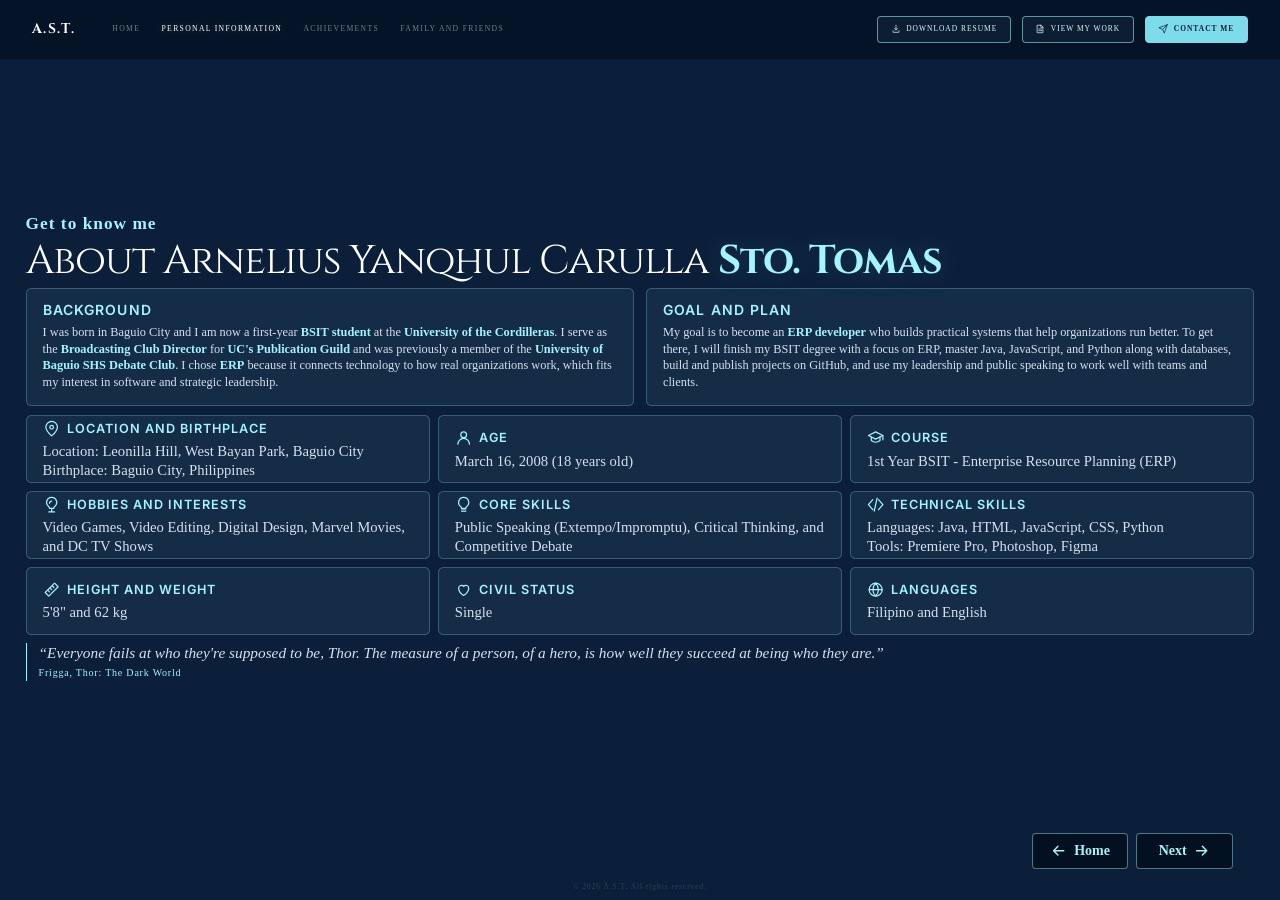
==== commit d1bf467f: "Add files via upload" ====
--- a/about.html
+++ b/about.html
@@ -18,7 +18,7 @@
                 <a href="index.html">HOME</a>
                 <a href="about.html" class="active-link" aria-current="page">PERSONAL INFORMATION</a>
                 <a href="achievements.html">ACHIEVEMENTS</a>
-                <a href="#">FAMILY</a>
+                <a href="#">FAMILY AND FRIENDS</a>
             </div>
         </div>
         <div class="nav-right">
@@ -77,8 +77,8 @@
                     <dd><span class="dd-line">Languages: Java, HTML, JavaScript, CSS, Python</span><span class="dd-line">Tools: Premiere Pro, Photoshop, Figma</span></dd>
                 </div>
                 <div class="about-detail">
-                    <dt><svg aria-hidden="true" focusable="false" viewBox="0 0 24 24"><rect x="3" y="5" width="18" height="14" rx="2"/><path d="m4 7 8 6 8-6"/></svg>Gmail</dt>
-                    <dd>arneliusyc.stotomas@gmail.com</dd>
+                    <dt><svg aria-hidden="true" focusable="false" viewBox="0 0 24 24"><path d="m3 16 13-13 5 5L8 21z"/><path d="m7 13 2 2M10 10l2 2M13 7l2 2"/></svg>Height and Weight</dt>
+                    <dd>5'8" and 62 kg</dd>
                 </div>
                 <div class="about-detail">
                     <dt><svg aria-hidden="true" focusable="false" viewBox="0 0 24 24"><path d="M12 20s-7-4.4-7-10a4 4 0 0 1 7-2.6A4 4 0 0 1 19 10c0 5.6-7 10-7 10Z"/></svg>Civil Status</dt>
--- a/styles.css
+++ b/styles.css
@@ -1834,7 +1834,7 @@
 
     body.ach-body .ach-grid {
         grid-template-columns: repeat(2, minmax(0, 1fr));
-        grid-template-rows: calc(292 * var(--u)) calc(292 * var(--u));
+        grid-template-rows: calc(292 * var(--u)) calc(318 * var(--u));
         gap: calc(16 * var(--u));
     }
 
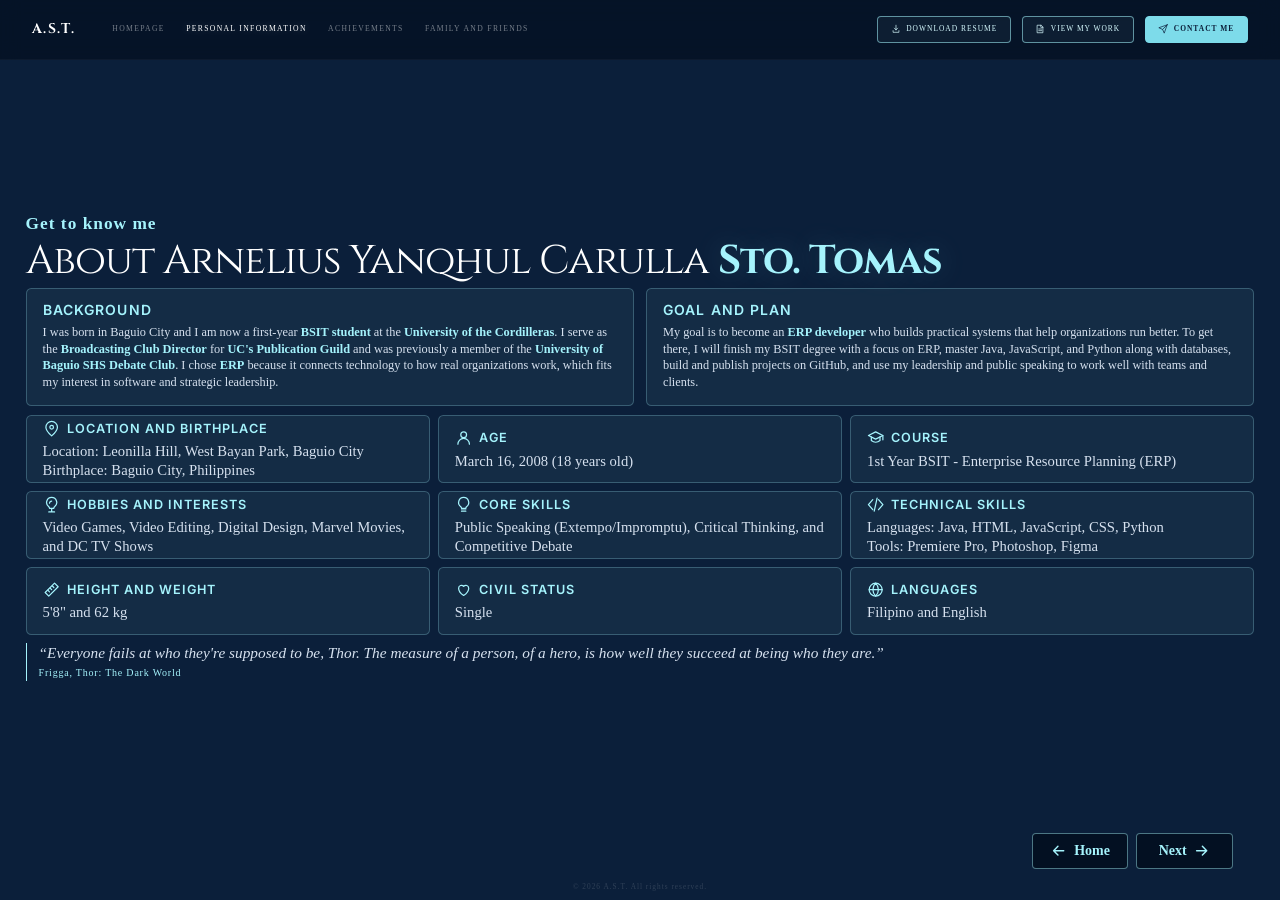
==== commit 1fdaaef6: "Add files via upload" ====
--- a/about.html
+++ b/about.html
@@ -15,7 +15,7 @@
         <div class="nav-left">
             <div class="nav-logo">A.S.T.</div>
             <div class="nav-links">
-                <a href="index.html">HOME</a>
+                <a href="index.html">HOMEPAGE</a>
                 <a href="about.html" class="active-link" aria-current="page">PERSONAL INFORMATION</a>
                 <a href="achievements.html">ACHIEVEMENTS</a>
                 <a href="#">FAMILY AND FRIENDS</a>
--- a/styles.css
+++ b/styles.css
@@ -1880,3 +1880,39 @@
         height: calc(17 * var(--u));
     }
 }
+
+
+/* ============================================================
+   ACHIEVEMENTS REFINEMENTS: calmer cards, photo kept clear of
+   the text, and a multi-photo viewer (prev / next).
+   ============================================================ */
+.ach-card::before { left: 42%; filter: brightness(0.85) saturate(1);
+    -webkit-mask-image: linear-gradient(to right, transparent 0%, rgba(0, 0, 0, 0.45) 35%, #000 72%);
+    mask-image: linear-gradient(to right, transparent 0%, rgba(0, 0, 0, 0.45) 35%, #000 72%); }
+.ach-list { max-width: 67%; }
+.ach-list li { text-shadow: 0 1px 6px rgba(5, 15, 32, 0.95); }
+
+.ach-lightbox { display: none; }
+.ach-lightbox[open] { display: block; }
+.ach-lightbox-nav {
+    position: absolute; top: 50%; transform: translateY(-50%);
+    width: 2.8rem; height: 2.8rem; border: 1px solid rgba(165, 243, 252, 0.55);
+    border-radius: 50%; background: rgba(2, 12, 27, 0.8); color: #d7faff;
+    font-size: 1.8rem; line-height: 1; cursor: pointer; z-index: 2;
+}
+.ach-lightbox-prev { left: -3.6rem; }
+.ach-lightbox-next { right: -3.6rem; }
+.ach-lightbox-nav:hover, .ach-lightbox-nav:focus-visible { color: #020c1b; background: #a5f3fc; }
+.ach-lightbox-nav[hidden] { display: none; }
+#ach-lightbox-count { opacity: 0.65; margin-left: 0.4rem; }
+@media (max-width: 768px) {
+    .ach-list { max-width: none; }
+    .ach-lightbox-prev { left: 0.4rem; }
+    .ach-lightbox-next { right: 0.4rem; }
+}
+
+@media (min-width: 769px) {
+    body.ach-body .ach-grid { grid-template-rows: calc(296 * var(--u)) calc(330 * var(--u)); }
+    body.ach-body .ach-list li { font-size: calc(18.5 * var(--u)); margin-bottom: calc(6 * var(--u)); }
+    body.ach-body .ach-meta { font-size: calc(16.5 * var(--u)); }
+}
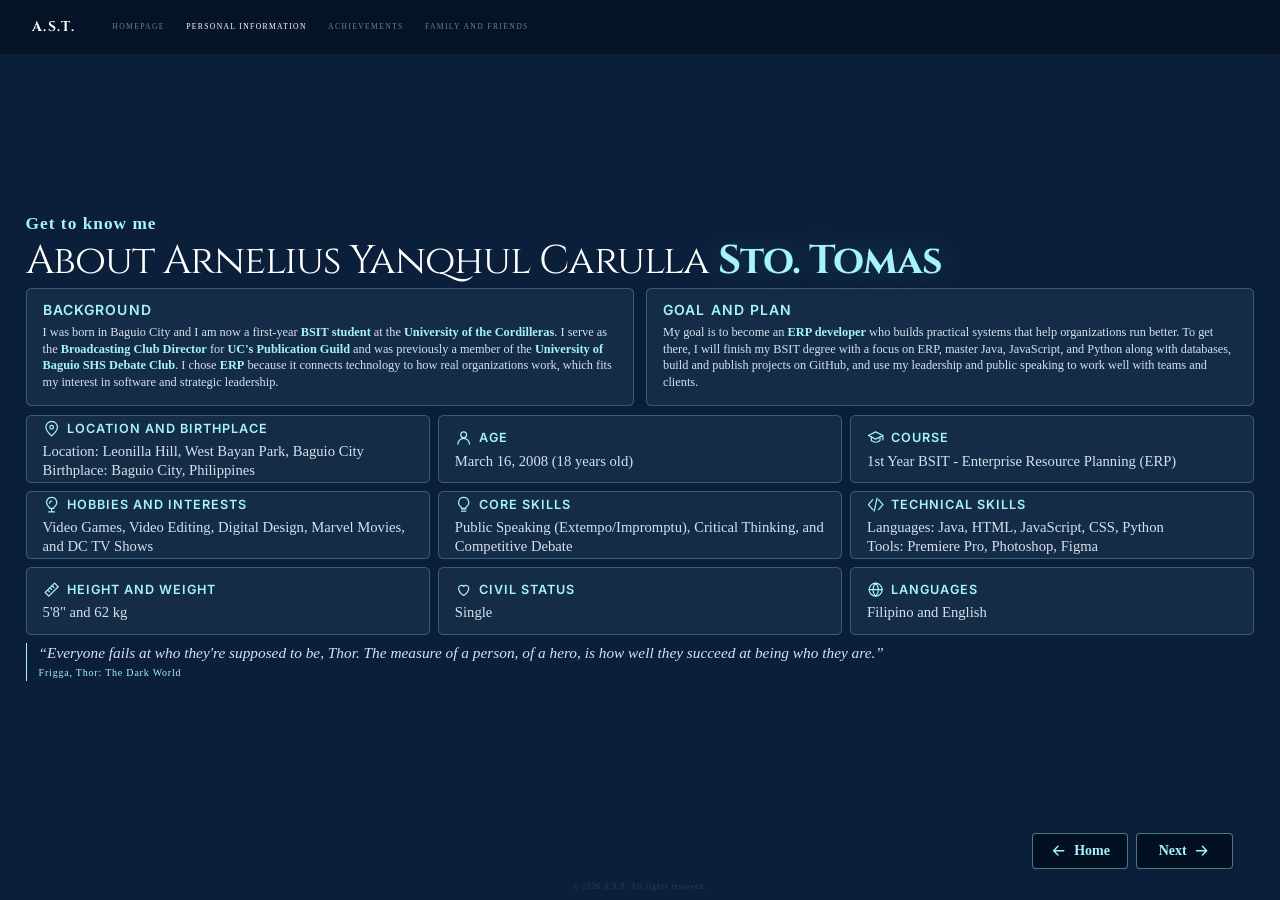
==== commit 9daeefe4: "Add files via upload" ====
--- a/about.html
+++ b/about.html
@@ -18,22 +18,8 @@
                 <a href="index.html">HOMEPAGE</a>
                 <a href="about.html" class="active-link" aria-current="page">PERSONAL INFORMATION</a>
                 <a href="achievements.html">ACHIEVEMENTS</a>
-                <a href="#">FAMILY AND FRIENDS</a>
+                <a href="family.html">FAMILY AND FRIENDS</a>
             </div>
-        </div>
-        <div class="nav-right">
-            <a href="#" class="btn-outline">
-                <svg aria-hidden="true" focusable="false" viewBox="0 0 24 24"><path d="M12 3v11m0 0 4-4m-4 4-4-4M5 16v4h14v-4"/></svg>
-                DOWNLOAD RESUME
-            </a>
-            <a href="https://github.com/aycstotomas" class="btn-outline" target="_blank" rel="noopener noreferrer">
-                <svg aria-hidden="true" focusable="false" viewBox="0 0 24 24"><path d="M6 3h9l4 4v14H6zM14 3v5h5M9 12h7M9 16h7"/></svg>
-                VIEW MY WORK
-            </a>
-            <a href="mailto:arneliusyc.stotomas@gmail.com" class="btn-solid">
-                <svg aria-hidden="true" focusable="false" viewBox="0 0 24 24"><path d="m22 2-7 20-4-9-9-4 20-7ZM22 2 11 13"/></svg>
-                CONTACT ME
-            </a>
         </div>
     </nav>
 
--- a/styles.css
+++ b/styles.css
@@ -1581,122 +1581,272 @@
 }
 
 /* ============================================================
-   ACHIEVEMENTS PAGE (2x2 grid, no scrolling on laptop/desktop)
-   Each card: school logo + honors on the left, awards photo
-   fading in from the right, "View photo" opens it full size.
+   ACHIEVEMENTS PAGE: constellation tarot cards
+   Four cards (ELEM / JHS / SHS / COLLEGE) fly in showing a constellation
+   face, then flip over to reveal the achievements. One row of four on
+   laptop / desktop, no scrolling. Sized with --u like the other pages.
+   Each card has its own accent through --acc-rgb.
    ============================================================ */
 .ach-grid {
     display: grid;
     grid-template-columns: 1fr;
-    gap: 0.75rem;
-}
-
-body.about-body .ach-card {
+    gap: 1rem;
+}
+
+.tarot {
+    --acc: rgb(var(--acc-rgb, 165, 243, 252));
     position: relative;
-    isolation: isolate;
+    min-height: 0;
+}
+
+.tarot-fly {
+    position: absolute;
+    inset: 0;
+    perspective: 1800px;
+}
+
+.tarot-flip {
+    position: absolute;
+    inset: 0;
+    transform-style: preserve-3d;
+    transition: transform 0.95s cubic-bezier(0.45, 0.05, 0.2, 1) calc(var(--i) * 0.09s);
+}
+
+.tarot.is-flipped .tarot-flip { transform: rotateY(180deg); }
+
+.tarot-face {
+    position: absolute;
+    inset: 0;
+    box-sizing: border-box;
+    overflow: hidden;
+    border: 1px solid rgba(var(--acc-rgb), 0.55);
+    border-radius: 14px;
+    background:
+        radial-gradient(ellipse 80% 50% at 50% 40%, rgba(var(--acc-rgb), 0.13), transparent 72%),
+        linear-gradient(180deg, #0b1e3a 0%, #071428 58%, #050e1e 100%);
+    box-shadow: 0 0 34px rgba(var(--acc-rgb), 0.14), inset 0 0 40px rgba(var(--acc-rgb), 0.06);
+    -webkit-backface-visibility: hidden;
+    backface-visibility: hidden;
+}
+
+/* inner hairline frame */
+.tarot-face::after {
+    content: '';
+    position: absolute;
+    inset: 9px;
+    z-index: 3;
+    border: 1px solid rgba(var(--acc-rgb), 0.3);
+    border-radius: 9px;
+    pointer-events: none;
+}
+
+.tarot-back { transform: rotateY(180deg); }
+
+/* four-point sparkles on the frame corners */
+.orn {
+    position: absolute;
+    z-index: 4;
+    width: 14px;
+    height: 14px;
+    background: rgb(var(--acc-rgb));
+    clip-path: polygon(50% 0, 61% 39%, 100% 50%, 61% 61%, 50% 100%, 39% 61%, 0 50%, 39% 39%);
+    pointer-events: none;
+}
+.orn.o1 { top: 2px; left: 2px; }
+.orn.o2 { top: 2px; right: 2px; }
+.orn.o3 { bottom: 2px; left: 2px; }
+.orn.o4 { bottom: 2px; right: 2px; }
+
+/* ---------- front: constellation face ---------- */
+.tarot-front {
+    background:
+        radial-gradient(1.4px 1.4px at 14% 12%, rgba(255, 255, 255, 0.9), transparent),
+        radial-gradient(1px 1px at 82% 9%, rgba(215, 250, 255, 0.9), transparent),
+        radial-gradient(1.2px 1.2px at 91% 24%, rgba(255, 255, 255, 0.8), transparent),
+        radial-gradient(1px 1px at 8% 30%, rgba(215, 250, 255, 0.8), transparent),
+        radial-gradient(1.4px 1.4px at 90% 66%, rgba(255, 255, 255, 0.8), transparent),
+        radial-gradient(1px 1px at 7% 74%, rgba(215, 250, 255, 0.8), transparent),
+        radial-gradient(1.2px 1.2px at 24% 82%, rgba(255, 255, 255, 0.7), transparent),
+        radial-gradient(1px 1px at 76% 86%, rgba(215, 250, 255, 0.8), transparent),
+        radial-gradient(ellipse 80% 50% at 50% 40%, rgba(var(--acc-rgb), 0.15), transparent 72%),
+        linear-gradient(180deg, #0b1e3a 0%, #071428 58%, #050e1e 100%);
     display: flex;
     flex-direction: column;
-    justify-content: flex-start;
-    gap: 0.5rem;
-}
-
-/* awards photo blended into the card */
+    align-items: center;
+    padding: 22px 22px 26px;
+    cursor: pointer;
+}
+
+.t-num {
+    display: flex;
+    align-items: center;
+    gap: 14px;
+    margin: 0;
+    color: rgb(var(--acc-rgb));
+    font-family: 'Cinzel', serif;
+    font-size: 1.25rem;
+    font-weight: 700;
+    letter-spacing: 0.22em;
+    text-indent: 0.22em;
+}
+.t-num::before,
+.t-num::after {
+    content: '';
+    width: 46px;
+    height: 1px;
+    background: linear-gradient(to right, transparent, rgba(var(--acc-rgb), 0.7));
+}
+.t-num::after { transform: scaleX(-1); }
+
+.t-art {
+    flex: 1 1 0;
+    min-height: 0;
+    width: 100%;
+    display: flex;
+    align-items: center;
+    justify-content: center;
+}
+.t-art svg { width: 100%; height: 100%; overflow: visible; }
+
+.t-label {
+    margin: 0;
+    color: #ffffff;
+    font-family: 'Cinzel', serif;
+    font-size: 2.6rem;
+    font-weight: 700;
+    letter-spacing: 0.1em;
+    text-indent: 0.1em;
+    line-height: 1.1;
+    text-shadow: 0 0 22px rgba(var(--acc-rgb), 0.6);
+}
+
+.t-name {
+    margin: 6px 0 0;
+    color: rgba(255, 255, 255, 0.68);
+    font-size: 0.95rem;
+    font-weight: 400;
+    letter-spacing: 0.16em;
+    text-indent: 0.16em;
+}
+
+/* constellation drawing (shared by the front art and the ghost on the back) */
+.c-ring { fill: none; stroke: rgba(var(--acc-rgb), 0.32); stroke-width: 0.8; }
+.c-ring.c-dots { stroke: rgba(var(--acc-rgb), 0.5); stroke-width: 1.8; stroke-linecap: round; stroke-dasharray: 0.1 7; }
+.c-tick { stroke: rgba(var(--acc-rgb), 0.45); stroke-width: 0.8; }
+.c-dust { fill: rgba(255, 255, 255, 0.75); }
+.c-line {
+    stroke: rgba(var(--acc-rgb), 0.85);
+    stroke-width: 1.2;
+    stroke-linecap: round;
+    stroke-dasharray: 1;
+    stroke-dashoffset: 0;
+    filter: drop-shadow(0 0 2px rgba(var(--acc-rgb), 0.9));
+}
+.c-halo { fill: rgba(var(--acc-rgb), 0.22); }
+.c-core { fill: #ffffff; }
+
+/* ---------- back: achievements ---------- */
+body.about-body .ach-card {
+    display: flex;
+    flex-direction: column;
+    gap: 10px;
+    padding: 26px 28px 22px;
+    isolation: isolate;
+    background:
+        radial-gradient(1.4px 1.4px at 11% 7%, rgba(255, 255, 255, 0.9), transparent),
+        radial-gradient(1px 1px at 86% 12%, rgba(215, 250, 255, 0.9), transparent),
+        radial-gradient(1.2px 1.2px at 93% 46%, rgba(255, 255, 255, 0.8), transparent),
+        radial-gradient(1px 1px at 5% 58%, rgba(215, 250, 255, 0.8), transparent),
+        radial-gradient(1.4px 1.4px at 78% 78%, rgba(255, 255, 255, 0.8), transparent),
+        radial-gradient(1px 1px at 20% 92%, rgba(215, 250, 255, 0.8), transparent),
+        radial-gradient(ellipse 90% 40% at 50% 0%, rgba(var(--acc-rgb), 0.12), transparent 75%),
+        linear-gradient(180deg, #0b1e3a 0%, #071428 60%, #050e1e 100%);
+}
+
+/* the awards photo: its own window under the text, shown at full strength */
 .ach-card::before {
     content: '';
+    order: 2;
+    flex: 1 1 0;
+    min-height: 0;
+    margin-top: 4px;
+    border: 1px solid rgba(var(--acc-rgb), 0.4);
+    border-radius: 8px;
+    background: var(--ach-photo) center / cover no-repeat;
+    background-position: calc(var(--ach-px, 50%) + var(--ach-sx, 0) * var(--u, 1px)) var(--ach-py, center);
+    box-shadow: 0 0 18px rgba(var(--acc-rgb), 0.18);
+    transition: opacity 0.9s ease, transform 1.1s cubic-bezier(0.2, 0.7, 0.2, 1);
+}
+.ach-card.ach-swap::before {
+    opacity: 0;
+    transform: scale(1.04);
+    transition: opacity 0.35s ease-in, transform 0.35s ease-in;
+}
+.ach-head { order: 0; }
+.ach-list { order: 1; }
+.ach-photo-btn { order: 3; }
+.ach-contact { order: 4; }
+
+/* faint copy of the card's constellation behind the header */
+.t-ghost {
     position: absolute;
-    top: 0;
-    right: 0;
-    bottom: 0;
-    left: 46%;
+    top: 14px;
+    right: 14px;
     z-index: -1;
-    background: var(--ach-photo) center / cover no-repeat;
-    filter: brightness(0.72) saturate(0.95);
-    -webkit-mask-image: linear-gradient(to right, transparent 0%, rgba(0, 0, 0, 0.5) 32%, #000 70%);
-    mask-image: linear-gradient(to right, transparent 0%, rgba(0, 0, 0, 0.5) 32%, #000 70%);
-    transition: filter 0.3s ease;
+    width: 118px;
+    height: 118px;
+    opacity: 0.4;
     pointer-events: none;
 }
-
-.ach-card:hover::before {
-    filter: brightness(0.95) saturate(1.05);
-}
+.t-ghost svg { width: 100%; height: 100%; }
+.t-ghost .c-chart,
+.t-ghost .c-dusts { display: none; }
+.t-ghost .c-line { stroke-width: 2; filter: none; }
 
 .ach-head {
     display: flex;
     align-items: center;
-    gap: 0.9rem;
-}
+    gap: 14px;
+    padding-bottom: 12px;
+    border-bottom: 1px solid rgba(var(--acc-rgb), 0.22);
+}
+.ach-head > div:not(.ach-badge) { min-width: 0; padding-right: 66px; }
 
 .ach-head h2 {
     margin: 0;
     color: #a5f3fc;
     font-family: 'Cinzel', serif;
-    font-size: 1.3rem;
+    font-size: 1.5rem;
     font-weight: 700;
     letter-spacing: 0.04em;
+    line-height: 1.15;
     text-shadow: 0 1px 10px rgba(5, 15, 32, 0.85);
 }
 
 .ach-meta {
-    margin: 0;
-    color: rgba(255, 255, 255, 0.62);
-    font-size: 0.85rem;
-    letter-spacing: 0.04em;
-    text-shadow: 0 1px 8px rgba(5, 15, 32, 0.9);
-}
-
-.ach-list {
-    margin: 0;
-    padding: 0;
-    list-style: none;
-}
-
-.ach-list li {
-    position: relative;
-    padding-left: 1.1rem;
-    margin-bottom: 0.3rem;
-    color: #e3ecf6;
-    font-size: 1rem;
-    line-height: 1.35;
-    text-shadow: 0 1px 8px rgba(5, 15, 32, 0.9);
-}
-
-.ach-list li::before {
-    content: '';
-    position: absolute;
-    left: 0;
-    top: 0.55em;
-    width: 0.4rem;
-    height: 0.4rem;
-    border-radius: 50%;
-    background: #a5f3fc;
-}
-
-.ach-list li strong { color: #a5f3fc; }
-
-.ach-placeholder {
-    color: rgba(214, 225, 239, 0.45) !important;
-    font-style: italic;
-}
-
-.ach-placeholder::before { opacity: 0.35; }
-
-/* School logo: cut-out logo in a soft frosted seal */
+    margin: 3px 0 0;
+    color: rgba(255, 255, 255, 0.72);
+    font-size: 0.8rem;
+    line-height: 1.3;
+    letter-spacing: 0.02em;
+    text-shadow: 0 1px 6px rgba(5, 15, 32, 0.95);
+}
+
+/* school logo in a frosted seal */
 .ach-badge {
     flex: none;
     display: flex;
     align-items: center;
     justify-content: center;
     box-sizing: border-box;
-    width: 3.6rem;
-    height: 3.6rem;
+    width: 3.4rem;
+    height: 3.4rem;
     padding: 0.3rem;
     border-radius: 50%;
     background: radial-gradient(circle at 35% 30%, #ffffff 0%, #e9f8fb 55%, #cdeef4 100%);
     border: 2px solid rgba(165, 243, 252, 0.7);
     box-shadow: 0 0 0 4px rgba(165, 243, 252, 0.09), 0 0 22px rgba(125, 219, 234, 0.3);
 }
-
 .ach-badge img {
     display: block;
     max-width: 100%;
@@ -1706,31 +1856,95 @@
     object-fit: contain;
 }
 
-/* View photo pill */
+/* achievements: each bullet is a star, joined to the next by a thin line */
+.ach-list {
+    margin: 0;
+    padding: 0;
+    list-style: none;
+}
+.ach-list li {
+    position: relative;
+    padding-left: 20px;
+    margin-bottom: 5px;
+    color: #f4f8fd;
+    font-size: 0.92rem;
+    line-height: 1.28;
+    text-shadow: 0 1px 6px rgba(5, 15, 32, 0.95), 0 0 12px rgba(5, 15, 32, 0.8);
+}
+.ach-list li strong { color: #a5f3fc; }
+
+.ach-list li:not(.ach-group)::before {
+    content: '';
+    position: absolute;
+    left: 0;
+    top: 0.42em;
+    width: 8px;
+    height: 8px;
+    background: #ffffff;
+    clip-path: polygon(50% 0, 62% 38%, 100% 50%, 62% 62%, 50% 100%, 38% 62%, 0 50%, 38% 38%);
+    filter: drop-shadow(0 0 3px #a5f3fc);
+}
+.ach-list li:not(.ach-group):has(+ li:not(.ach-group))::after {
+    content: '';
+    position: absolute;
+    left: 3.5px;
+    top: calc(0.42em + 8px);
+    width: 1px;
+    height: calc(100% + 1px);
+    background: linear-gradient(to bottom, rgba(165, 243, 252, 0.75), rgba(165, 243, 252, 0.3));
+}
+
+.ach-list li.ach-group {
+    display: flex;
+    align-items: center;
+    gap: 8px;
+    padding-left: 0;
+    margin: 9px 0 5px;
+    color: rgba(165, 243, 252, 0.85);
+    font-family: 'Inter', sans-serif;
+    font-size: 0.64rem;
+    font-weight: 600;
+    letter-spacing: 0.16em;
+    text-transform: uppercase;
+}
+.ach-list li.ach-group:first-child { margin-top: 0; }
+.ach-list li.ach-group::before {
+    content: '';
+    flex: none;
+    width: 14px;
+    height: 1px;
+    background: rgba(165, 243, 252, 0.55);
+}
+.ach-list li.ach-group::after {
+    content: '';
+    flex: 1;
+    height: 1px;
+    background: linear-gradient(to right, rgba(165, 243, 252, 0.3), transparent);
+}
+
+/* View photo pill + contacts sit at the bottom of the card */
 .ach-photo-btn {
-    position: absolute;
-    right: 0.9rem;
-    bottom: 0.8rem;
+    align-self: flex-start;
+    margin-top: 2px;
     display: inline-flex;
     align-items: center;
-    gap: 0.4rem;
-    padding: 0.35rem 0.8rem;
+    gap: 7px;
+    padding: 6px 14px;
     border: 1px solid rgba(165, 243, 252, 0.55);
     border-radius: 999px;
     background: rgba(2, 12, 27, 0.72);
     color: #d7faff;
     font-family: 'Inter', sans-serif;
-    font-size: 0.7rem;
+    font-size: 0.68rem;
     font-weight: 600;
     letter-spacing: 0.08em;
     text-transform: uppercase;
     cursor: pointer;
     transition: color 0.2s ease, background-color 0.2s ease, box-shadow 0.2s ease;
 }
-
 .ach-photo-btn svg {
-    width: 0.9rem;
-    height: 0.9rem;
+    width: 15px;
+    height: 15px;
     flex: none;
     fill: none;
     stroke: currentColor;
@@ -1738,20 +1952,198 @@
     stroke-linejoin: round;
     stroke-width: 2;
 }
-
 .ach-photo-btn:hover,
 .ach-photo-btn:focus-visible {
     color: #020c1b;
     background-color: #a5f3fc;
     box-shadow: 0 0 16px rgba(165, 243, 252, 0.35);
 }
-
-.ach-photo-btn:focus-visible {
-    outline: 2px solid #ffffff;
-    outline-offset: 3px;
-}
-
-/* Full-size photo viewer */
+.ach-photo-btn:focus-visible { outline: 2px solid #ffffff; outline-offset: 3px; }
+
+.ach-contact {
+    margin: 0;
+    padding-top: 8px;
+    border-top: 1px solid rgba(165, 243, 252, 0.22);
+    color: #f4f8fd;
+    font-size: 0.7rem;
+    line-height: 1.32;
+    text-shadow: 0 1px 6px rgba(5, 15, 32, 0.95), 0 0 14px rgba(5, 15, 32, 0.8);
+}
+.ach-contact-label {
+    color: #a5f3fc;
+    font-family: 'Inter', sans-serif;
+    font-weight: 600;
+    letter-spacing: 0.03em;
+}
+
+/* ---------- intro motion ---------- */
+@media (prefers-reduced-motion: no-preference) {
+    @media (min-width: 769px) {
+        .tarot-fly {
+            animation: tarot-fly 0.85s cubic-bezier(0.16, 0.84, 0.3, 1) calc(0.1s + var(--i) * 0.18s) backwards;
+        }
+        .tarot-front {
+            animation: tarot-land 0.9s ease-out calc(0.1s + var(--i) * 0.18s + 0.6s) backwards;
+        }
+        .c-line {
+            animation: c-draw 0.45s ease-out calc(0.1s + var(--i) * 0.18s + 0.55s + var(--d) * 0.015s) backwards;
+        }
+        .c-star {
+            animation:
+                c-pop 0.35s cubic-bezier(0.2, 1.4, 0.4, 1) calc(0.1s + var(--i) * 0.18s + 0.5s + var(--d) * 0.012s) backwards,
+                c-twinkle var(--t) ease-in-out calc(2.2s + var(--d) * 0.1s) infinite;
+            transform-box: fill-box;
+            transform-origin: center;
+        }
+        .c-dust { animation: c-twinkle var(--t) ease-in-out infinite; }
+    }
+}
+
+@keyframes tarot-fly {
+    0% { opacity: 0; transform: translate3d(var(--fx), var(--fy), 0) rotate(var(--fr)) scale(0.5); }
+    18% { opacity: 1; }
+    100% { transform: none; }
+}
+@keyframes tarot-land {
+    0% { box-shadow: 0 0 0 0 rgba(var(--acc-rgb), 0.7), inset 0 0 40px rgba(var(--acc-rgb), 0.06); }
+    100% { box-shadow: 0 0 34px 24px rgba(var(--acc-rgb), 0), 0 0 34px rgba(var(--acc-rgb), 0.14), inset 0 0 40px rgba(var(--acc-rgb), 0.06); }
+}
+@keyframes c-draw { from { stroke-dashoffset: 1; } }
+@keyframes c-pop { from { opacity: 0; transform: scale(0.2); } }
+@keyframes c-twinkle { 0%, 100% { opacity: 1; } 50% { opacity: 0.45; } }
+
+@media (prefers-reduced-motion: reduce) {
+    .tarot-flip { transition: none; }
+}
+
+/* Phones: no flying cards, just the achievements in a normal scrolling stack */
+@media (max-width: 768px) {
+    body.ach-body {
+        height: auto;
+        min-height: 100svh;
+        overflow-y: auto;
+    }
+    body.ach-body .about-page { height: auto; padding-bottom: 5rem; }
+    body.ach-body .about-content .profile-name { font-size: 2rem; }
+    .tarot-fly, .tarot-flip { position: static; perspective: none; transform: none !important; }
+    .tarot-front, .t-ghost { display: none; }
+    .tarot { margin-bottom: 1rem; }
+    .tarot-back { position: relative; transform: none; }
+    .ach-card::before { flex: none; height: 9rem; }
+    .ach-photo-btn { margin-top: 0.6rem; }
+    .ach-head > div:not(.ach-badge) { padding-right: 0; }
+    .ach-lightbox-prev { left: 0.4rem; }
+    .ach-lightbox-next { right: 0.4rem; }
+}
+
+/* Laptop / desktop: one row of four, fits the screen, no scroll */
+@media (min-width: 769px) {
+    body.ach-body .about-page {
+        --u: min(0.052083vw, 0.0925vh);
+        justify-content: flex-start;
+        padding: calc(112 * var(--u)) 0 calc(71 * var(--u));
+    }
+
+    body.ach-body .about-content {
+        display: flex;
+        flex-direction: column;
+        height: 100%;
+        min-height: 0;
+    }
+
+    body.ach-body .about-content .profile-greeting {
+        flex: none;
+        margin: 0 0 calc(3 * var(--u));
+        font-size: calc(26 * var(--u));
+        line-height: 1.5;
+    }
+
+    body.ach-body .about-content .profile-name {
+        flex: none;
+        margin: 0 0 calc(14 * var(--u));
+        font-size: calc(58 * var(--u));
+        line-height: 1.05;
+        white-space: nowrap;
+    }
+
+    body.ach-body .ach-grid {
+        flex: 1 1 0;
+        min-height: 0;
+        grid-template-columns: repeat(4, minmax(0, 1fr));
+        grid-template-rows: minmax(0, 1fr);
+        gap: calc(24 * var(--u));
+        padding: calc(6 * var(--u)) calc(4 * var(--u));
+    }
+
+    .tarot-fly { perspective: calc(2000 * var(--u)); }
+
+    .tarot-face { border-radius: calc(16 * var(--u)); }
+    .tarot-face::after { inset: calc(9 * var(--u)); border-radius: calc(10 * var(--u)); }
+    .orn { width: calc(15 * var(--u)); height: calc(15 * var(--u)); }
+    .orn.o1 { top: calc(1.5 * var(--u)); left: calc(1.5 * var(--u)); }
+    .orn.o2 { top: calc(1.5 * var(--u)); right: calc(1.5 * var(--u)); }
+    .orn.o3 { bottom: calc(1.5 * var(--u)); left: calc(1.5 * var(--u)); }
+    .orn.o4 { bottom: calc(1.5 * var(--u)); right: calc(1.5 * var(--u)); }
+
+    /* front */
+    .tarot-front { padding: calc(26 * var(--u)) calc(24 * var(--u)) calc(30 * var(--u)); }
+    .t-num { gap: calc(16 * var(--u)); font-size: calc(24 * var(--u)); }
+    .t-num::before, .t-num::after { width: calc(52 * var(--u)); }
+    .t-label { font-size: calc(52 * var(--u)); }
+    .t-name { margin-top: calc(8 * var(--u)); font-size: calc(18 * var(--u)); }
+
+    /* back */
+    body.about-body .ach-card {
+        gap: calc(10 * var(--u));
+        padding: calc(26 * var(--u)) calc(28 * var(--u)) calc(22 * var(--u));
+    }
+
+    .ach-card::before { min-height: calc(60 * var(--u)); margin-top: calc(4 * var(--u)); border-radius: calc(9 * var(--u)); }
+    .t-ghost { top: calc(16 * var(--u)); right: calc(16 * var(--u)); width: calc(112 * var(--u)); height: calc(112 * var(--u)); }
+
+    .ach-head { gap: calc(14 * var(--u)); padding-bottom: calc(12 * var(--u)); }
+    .ach-head > div:not(.ach-badge) { padding-right: calc(62 * var(--u)); }
+    .ach-head h2 { font-size: calc(31 * var(--u)); }
+    .ach-meta { margin-top: calc(3 * var(--u)); font-size: calc(15.5 * var(--u)); }
+
+    .ach-badge {
+        width: calc(58 * var(--u));
+        height: calc(58 * var(--u));
+        padding: calc(6 * var(--u));
+        border-width: calc(2 * var(--u));
+    }
+
+    .ach-list li {
+        padding-left: calc(21 * var(--u));
+        margin-bottom: calc(5 * var(--u));
+        font-size: calc(17 * var(--u));
+    }
+    .ach-list li:not(.ach-group)::before { width: calc(9 * var(--u)); height: calc(9 * var(--u)); }
+    .ach-list li:not(.ach-group):has(+ li:not(.ach-group))::after {
+        left: calc(4 * var(--u));
+        top: calc(0.42em + 9 * var(--u));
+        height: calc(100% + 5 * var(--u) - 4 * var(--u));
+    }
+    .ach-list li.ach-group {
+        gap: calc(8 * var(--u));
+        margin: calc(10 * var(--u)) 0 calc(5 * var(--u));
+        font-size: calc(11.5 * var(--u));
+    }
+    .ach-list li.ach-group:first-child { margin-top: 0; }
+    .ach-list li.ach-group::before { width: calc(14 * var(--u)); }
+
+    .ach-photo-btn {
+        gap: calc(7 * var(--u));
+        padding: calc(6 * var(--u)) calc(15 * var(--u));
+        font-size: calc(12.5 * var(--u));
+    }
+    .ach-photo-btn svg { width: calc(15 * var(--u)); height: calc(15 * var(--u)); }
+
+    .ach-contact { padding-top: calc(8 * var(--u)); font-size: calc(14 * var(--u)); }
+}
+
+
+/* Full-size photo viewer (opened by "View photo") */
 .ach-lightbox {
     max-width: 94vw;
     max-height: 94vh;
@@ -1812,86 +2204,6 @@
     background: #a5f3fc;
 }
 
-/* Phones: fall back to a normal scrolling stack, no photo behind the text */
-@media (max-width: 768px) {
-    body.ach-body {
-        height: auto;
-        min-height: 100svh;
-        overflow-y: auto;
-    }
-    body.ach-body .about-page { height: auto; padding-bottom: 5rem; }
-    body.ach-body .about-content .profile-name { font-size: 2rem; }
-    .ach-card::before { display: none; }
-    .ach-photo-btn { position: static; align-self: flex-start; margin-top: 0.4rem; }
-}
-
-/* Laptop / desktop: uniform scaling, fits the screen, no scroll */
-@media (min-width: 769px) {
-    body.ach-body .about-content .profile-name {
-        font-size: calc(58 * var(--u));
-        margin-bottom: calc(12 * var(--u));
-    }
-
-    body.ach-body .ach-grid {
-        grid-template-columns: repeat(2, minmax(0, 1fr));
-        grid-template-rows: calc(292 * var(--u)) calc(318 * var(--u));
-        gap: calc(16 * var(--u));
-    }
-
-    body.about-body .ach-card {
-        gap: calc(14 * var(--u));
-        padding: calc(22 * var(--u)) calc(28 * var(--u));
-    }
-
-    body.ach-body .ach-head { gap: calc(18 * var(--u)); }
-
-    body.ach-body .ach-badge {
-        width: calc(70 * var(--u));
-        height: calc(70 * var(--u));
-        padding: calc(7 * var(--u));
-        border-width: calc(2 * var(--u));
-    }
-
-    body.ach-body .ach-head h2 { font-size: calc(32 * var(--u)); }
-    body.ach-body .ach-meta { font-size: calc(18 * var(--u)); margin-top: calc(2 * var(--u)); }
-
-    body.ach-body .ach-list li {
-        padding-left: calc(24 * var(--u));
-        margin-bottom: calc(7 * var(--u));
-        font-size: calc(19 * var(--u));
-    }
-
-    body.ach-body .ach-list li::before {
-        top: 0.55em;
-        width: calc(8 * var(--u));
-        height: calc(8 * var(--u));
-    }
-
-    body.ach-body .ach-photo-btn {
-        right: calc(18 * var(--u));
-        bottom: calc(14 * var(--u));
-        gap: calc(8 * var(--u));
-        padding: calc(7 * var(--u)) calc(16 * var(--u));
-        font-size: calc(13 * var(--u));
-    }
-
-    body.ach-body .ach-photo-btn svg {
-        width: calc(17 * var(--u));
-        height: calc(17 * var(--u));
-    }
-}
-
-
-/* ============================================================
-   ACHIEVEMENTS REFINEMENTS: calmer cards, photo kept clear of
-   the text, and a multi-photo viewer (prev / next).
-   ============================================================ */
-.ach-card::before { left: 42%; filter: brightness(0.85) saturate(1);
-    -webkit-mask-image: linear-gradient(to right, transparent 0%, rgba(0, 0, 0, 0.45) 35%, #000 72%);
-    mask-image: linear-gradient(to right, transparent 0%, rgba(0, 0, 0, 0.45) 35%, #000 72%); }
-.ach-list { max-width: 67%; }
-.ach-list li { text-shadow: 0 1px 6px rgba(5, 15, 32, 0.95); }
-
 .ach-lightbox { display: none; }
 .ach-lightbox[open] { display: block; }
 .ach-lightbox-nav {
@@ -1905,14 +2217,1031 @@
 .ach-lightbox-nav:hover, .ach-lightbox-nav:focus-visible { color: #020c1b; background: #a5f3fc; }
 .ach-lightbox-nav[hidden] { display: none; }
 #ach-lightbox-count { opacity: 0.65; margin-left: 0.4rem; }
+
+/* ============================================================
+   FAMILY AND FRIENDS PAGE (last page)
+   Four open DVD cases, each with a photo on the cover side and a glowing
+   disc on the other. Cases are joined by a glowing circuit line.
+   Same header, --u scaling and Back / Home buttons as the other pages,
+   and no scrolling on laptop / desktop.
+   Everything inside the stage is sized with --k (1 design unit = 1px on a
+   1920 x 1080 screen), so it scales evenly on every laptop / desktop size.
+   ============================================================ */
+
+/* night sky behind the page (fixed, sits under the header and the cases) */
+.fr-sky {
+    position: fixed;
+    inset: 0;
+    z-index: 0;
+    overflow: hidden;
+    pointer-events: none;
+    background:
+        radial-gradient(ellipse 60% 45% at 50% 78%, rgba(100, 220, 245, 0.11), transparent 70%),
+        radial-gradient(ellipse 40% 35% at 8% 20%, rgba(125, 219, 234, 0.06), transparent 70%);
+}
+
+.fr-stars {
+    position: absolute;
+    inset: 0;
+    animation: fr-twinkle 5s ease-in-out infinite;
+}
+
+.fr-stars-a {
+    background:
+        radial-gradient(1.5px 1.5px at 6% 16%, #ffffff, transparent),
+        radial-gradient(1px 1px at 14% 62%, #d7faff, transparent),
+        radial-gradient(2px 2px at 23% 88%, #a5f3fc, transparent),
+        radial-gradient(1px 1px at 31% 30%, #ffffff, transparent),
+        radial-gradient(1.5px 1.5px at 44% 94%, #d7faff, transparent),
+        radial-gradient(1px 1px at 57% 20%, #ffffff, transparent),
+        radial-gradient(2px 2px at 68% 72%, #a5f3fc, transparent),
+        radial-gradient(1px 1px at 79% 38%, #ffffff, transparent),
+        radial-gradient(1.5px 1.5px at 88% 90%, #d7faff, transparent),
+        radial-gradient(1px 1px at 96% 55%, #ffffff, transparent);
+}
+
+.fr-stars-b {
+    animation-delay: -2.5s;
+    animation-duration: 7s;
+    background:
+        radial-gradient(1px 1px at 3% 46%, #ffffff, transparent),
+        radial-gradient(2px 2px at 11% 8%, #a5f3fc, transparent),
+        radial-gradient(1px 1px at 19% 74%, #ffffff, transparent),
+        radial-gradient(1.5px 1.5px at 38% 12%, #d7faff, transparent),
+        radial-gradient(1px 1px at 51% 66%, #ffffff, transparent),
+        radial-gradient(2px 2px at 63% 8%, #a5f3fc, transparent),
+        radial-gradient(1px 1px at 74% 84%, #ffffff, transparent),
+        radial-gradient(1.5px 1.5px at 84% 14%, #d7faff, transparent),
+        radial-gradient(1px 1px at 93% 30%, #ffffff, transparent),
+        radial-gradient(1px 1px at 99% 80%, #d7faff, transparent);
+}
+
+@keyframes fr-twinkle {
+    0%, 100% { opacity: 0.35; }
+    50% { opacity: 1; }
+}
+
+.fr-body .about-content {
+    position: relative;
+    z-index: 1;
+}
+
+/* ---- the 2 x 2 grid of DVD cases ---- */
+.fr-stage {
+    --k: calc(min(100vw - 2.5rem, 620px) / 600);
+    --line: max(1px, calc(2 * var(--k)));
+    --cyan: #a5f3fc;
+    position: relative;
+    display: grid;
+    grid-template-columns: repeat(2, minmax(0, 1fr));
+    grid-template-rows: repeat(2, calc(354 * var(--k)));
+    row-gap: calc(44 * var(--k));
+    width: calc(1400 * var(--k));
+    max-width: 100%;
+    height: calc(752 * var(--k));
+    margin: auto;
+    box-sizing: border-box;
+}
+
+.fr-card {
+    position: relative;
+    justify-self: center;
+    display: flex;
+    flex-direction: column;
+    align-items: center;
+    width: calc(600 * var(--k));
+    margin: 0;
+    animation: fr-rise 0.9s cubic-bezier(0.16, 1, 0.3, 1) calc(0.1s + var(--i, 0) * 0.12s) backwards;
+}
+
+@keyframes fr-rise {
+    from { opacity: 0; translate: 0 calc(24 * var(--k)); }
+}
+
+/* circuit line from each case toward the centre of the grid */
+.fr-card::before {
+    content: '';
+    position: absolute;
+    top: calc(145 * var(--k));
+    width: calc(50 * var(--k));
+    height: var(--line);
+    background: rgba(165, 243, 252, 0.75);
+    box-shadow: 0 0 calc(8 * var(--k)) rgba(125, 219, 234, 0.9);
+    translate: 0 -50%;
+}
+
+.fr-card.is-left::before { left: 100%; }
+.fr-card.is-right::before { right: 100%; }
+
+/* centre vertical line, side loops and the glowing star where the lines meet */
+.fr-link {
+    position: absolute;
+    top: calc(145 * var(--k));
+    height: calc(398 * var(--k));
+    pointer-events: none;
+    border: var(--line) solid rgba(165, 243, 252, 0.75);
+    box-shadow: 0 0 calc(8 * var(--k)) rgba(125, 219, 234, 0.55);
+}
+
+.fr-link-mid {
+    left: 50%;
+    width: 0;
+    border-width: 0 0 0 var(--line);
+    translate: -50% 0;
+}
+
+.fr-link-l,
+.fr-link-r {
+    width: calc(36 * var(--k));
+    border-radius: calc(18 * var(--k));
+}
+
+.fr-link-l { left: calc(14 * var(--k)); border-right: 0; border-top-right-radius: 0; border-bottom-right-radius: 0; }
+.fr-link-r { right: calc(14 * var(--k)); border-left: 0; border-top-left-radius: 0; border-bottom-left-radius: 0; }
+
+.fr-hub {
+    position: absolute;
+    top: calc(344 * var(--k));
+    left: 50%;
+    z-index: 2;
+    width: calc(20 * var(--k));
+    height: calc(20 * var(--k));
+    border-radius: 50%;
+    background: radial-gradient(circle, #ffffff 0 30%, #a5f3fc 45%, rgba(165, 243, 252, 0) 72%);
+    box-shadow: 0 0 calc(16 * var(--k)) calc(4 * var(--k)) rgba(125, 219, 234, 0.7);
+    translate: -50% -50%;
+    animation: fr-pulse 3.2s ease-in-out infinite;
+}
+
+@keyframes fr-pulse {
+    0%, 100% { opacity: 0.7; }
+    50% { opacity: 1; }
+}
+
+/* ---- one open DVD case ---- */
+.fr-case {
+    position: relative;
+    display: flex;
+    gap: calc(20 * var(--k));
+    width: 100%;
+    height: calc(290 * var(--k));
+    transition: translate 0.45s cubic-bezier(0.16, 1, 0.3, 1), filter 0.3s ease;
+}
+
+
+.fr-half {
+    position: relative;
+    flex: none;
+    width: calc(50% - 10 * var(--k));
+    box-sizing: border-box;
+    border: var(--line) solid rgba(165, 243, 252, 0.8);
+    border-radius: calc(12 * var(--k));
+    background:
+        linear-gradient(165deg, rgba(165, 243, 252, 0.16), rgba(165, 243, 252, 0.04) 55%, rgba(2, 12, 27, 0.4));
+    box-shadow:
+        0 0 calc(20 * var(--k)) rgba(125, 219, 234, 0.3),
+        inset 0 0 calc(26 * var(--k)) rgba(125, 219, 234, 0.12),
+        inset 0 1px 0 rgba(255, 255, 255, 0.12);
+    backdrop-filter: blur(6px);
+}
+
+/* inner frame line, like the plastic rim of a case */
+.fr-half::after {
+    content: '';
+    position: absolute;
+    inset: calc(7 * var(--k));
+    border: 1px solid rgba(165, 243, 252, 0.22);
+    border-radius: calc(7 * var(--k));
+    pointer-events: none;
+}
+
+/* spine between the two halves */
+.fr-hinge {
+    position: absolute;
+    top: calc(10 * var(--k));
+    bottom: calc(10 * var(--k));
+    left: 50%;
+    width: calc(12 * var(--k));
+    translate: -50% 0;
+    border-left: 1px solid rgba(165, 243, 252, 0.5);
+    border-right: 1px solid rgba(165, 243, 252, 0.5);
+    background: linear-gradient(to right, rgba(165, 243, 252, 0.14), rgba(165, 243, 252, 0.04), rgba(165, 243, 252, 0.14));
+    pointer-events: none;
+}
+
+/* cover side: clips on the left, photo area fills the rest */
+.fr-cover { padding: calc(20 * var(--k)) calc(18 * var(--k)) calc(20 * var(--k)) calc(40 * var(--k)); }
+
+.fr-clip {
+    position: absolute;
+    left: calc(10 * var(--k));
+    width: calc(22 * var(--k));
+    height: calc(16 * var(--k));
+    box-sizing: border-box;
+    border: 1px solid rgba(165, 243, 252, 0.75);
+    border-radius: calc(8 * var(--k));
+    background: rgba(165, 243, 252, 0.14);
+    box-shadow: 0 0 calc(8 * var(--k)) rgba(125, 219, 234, 0.4);
+}
+
+.fr-clip.t { top: calc(30 * var(--k)); }
+.fr-clip.m { top: 50%; translate: 0 -50%; width: calc(14 * var(--k)); height: calc(20 * var(--k)); }
+.fr-clip.b { bottom: calc(30 * var(--k)); }
+
+/* photo area (placeholder until a real <img> is added) */
+.fr-photo {
+    position: relative;
+    width: 100%;
+    height: 100%;
+    overflow: hidden;
+    border: 1.5px dashed rgba(165, 243, 252, 0.4);
+    border-radius: calc(6 * var(--k));
+    background: rgba(2, 12, 27, 0.45);
+}
+
+.fr-photo:has(img) { border-style: solid; border-color: rgba(165, 243, 252, 0.25); }
+
+.fr-photo img {
+    display: block;
+    width: 100%;
+    height: 100%;
+    object-fit: cover;
+}
+
+.fr-placeholder {
+    position: absolute;
+    inset: 0;
+    display: flex;
+    flex-direction: column;
+    align-items: center;
+    justify-content: center;
+    gap: calc(6 * var(--k));
+    padding: calc(10 * var(--k));
+    text-align: center;
+    background:
+        radial-gradient(circle at 50% 42%, rgba(125, 219, 234, 0.2), transparent 62%),
+        repeating-linear-gradient(135deg, rgba(165, 243, 252, 0.05) 0 10px, transparent 10px 20px);
+}
+
+.fr-ph-icon {
+    position: relative;
+    display: grid;
+    place-items: center;
+    width: calc(70 * var(--k));
+    height: calc(70 * var(--k));
+    margin-bottom: calc(6 * var(--k));
+    border: 1px solid rgba(165, 243, 252, 0.55);
+    border-radius: 50%;
+    background: rgba(165, 243, 252, 0.1);
+    color: #a5f3fc;
+    box-shadow: 0 0 calc(18 * var(--k)) rgba(125, 219, 234, 0.35);
+}
+
+.fr-ph-icon::after {
+    content: '';
+    position: absolute;
+    inset: calc(-8 * var(--k));
+    border: 1px solid rgba(165, 243, 252, 0.3);
+    border-radius: 50%;
+    animation: fr-ring 3s ease-out infinite;
+}
+
+@keyframes fr-ring {
+    from { opacity: 0.9; scale: 0.9; }
+    to { opacity: 0; scale: 1.35; }
+}
+
+.fr-ph-icon svg {
+    width: 52%;
+    height: 52%;
+    fill: none;
+    stroke: currentColor;
+    stroke-linecap: round;
+    stroke-linejoin: round;
+    stroke-width: 1.5;
+}
+
+.fr-ph-title {
+    color: rgba(165, 243, 252, 0.75);
+    font-size: calc(12 * var(--k));
+    font-weight: 600;
+    letter-spacing: 0.2em;
+    text-transform: uppercase;
+}
+
+.fr-ph-hint {
+    color: #d6e1ef;
+    font-family: 'Cinzel', serif;
+    font-size: calc(17 * var(--k));
+    line-height: 1.3;
+}
+
+/* disc side: tray ring + striped glowing disc */
+.fr-tray {
+    display: grid;
+    place-items: center;
+    background:
+        radial-gradient(circle at 50% 50%, rgba(125, 219, 234, 0.2), transparent 62%),
+        linear-gradient(165deg, rgba(165, 243, 252, 0.16), rgba(165, 243, 252, 0.04) 55%, rgba(2, 12, 27, 0.4));
+}
+
+.fr-tray::before {
+    content: '';
+    position: absolute;
+    top: 50%;
+    left: 50%;
+    width: calc(262 * var(--k));
+    height: calc(262 * var(--k));
+    border: 1px solid rgba(165, 243, 252, 0.3);
+    border-radius: 50%;
+    translate: -50% -50%;
+}
+
+.fr-disc {
+    position: relative;
+    width: calc(240 * var(--k));
+    height: calc(240 * var(--k));
+    border: calc(2 * var(--k)) solid rgba(215, 250, 255, 0.9);
+    border-radius: 50%;
+    background:
+        radial-gradient(circle, transparent 0 17%, rgba(165, 243, 252, 0.5) 17.5% 18.5%, transparent 19%),
+        repeating-linear-gradient(135deg, rgba(165, 243, 252, 0.88) 0 calc(5 * var(--k)), rgba(60, 170, 200, 0.22) calc(5 * var(--k)) calc(11 * var(--k)));
+    box-shadow:
+        0 0 calc(26 * var(--k)) rgba(125, 219, 234, 0.6),
+        inset 0 0 calc(24 * var(--k)) rgba(2, 12, 27, 0.55);
+    -webkit-mask: radial-gradient(circle, transparent 0 11%, #000 11.6%);
+    mask: radial-gradient(circle, transparent 0 11%, #000 11.6%);
+}
+
+/* the mask clips the glow, so the glow is drawn again on the hub wrapper */
+.fr-hubring {
+    position: absolute;
+    top: 50%;
+    left: 50%;
+    width: calc(64 * var(--k));
+    height: calc(64 * var(--k));
+    box-sizing: border-box;
+    border: calc(3 * var(--k)) solid rgba(165, 243, 252, 0.55);
+    border-radius: 50%;
+    background: radial-gradient(circle, rgba(2, 12, 27, 0.9) 0 30%, rgba(125, 219, 234, 0.25) 62%, rgba(165, 243, 252, 0.1));
+    box-shadow: 0 0 calc(14 * var(--k)) rgba(125, 219, 234, 0.7), inset 0 0 calc(10 * var(--k)) rgba(125, 219, 234, 0.5);
+    translate: -50% -50%;
+}
+
+.fr-hubring::after {
+    content: '';
+    position: absolute;
+    inset: 32%;
+    border: 1px solid rgba(215, 250, 255, 0.85);
+    border-radius: 50%;
+    background: rgba(2, 12, 27, 0.95);
+}
+
+
+@keyframes fr-spin { to { rotate: 360deg; } }
+
+/* emblem badge sitting on the top edge of each case */
+.fr-badge {
+    position: absolute;
+    top: calc(-22 * var(--k));
+    left: 50%;
+    z-index: 3;
+    display: grid;
+    place-items: center;
+    min-width: calc(44 * var(--k));
+    height: calc(44 * var(--k));
+    padding: 0 calc(10 * var(--k));
+    box-sizing: border-box;
+    border: var(--line) solid rgba(165, 243, 252, 0.8);
+    border-radius: 999px;
+    background: #071a33;
+    color: #a5f3fc;
+    box-shadow: 0 0 calc(14 * var(--k)) rgba(125, 219, 234, 0.55);
+    translate: -50% 0;
+}
+
+.fr-badge svg {
+    width: calc(26 * var(--k));
+    height: calc(26 * var(--k));
+    overflow: visible;
+    fill: rgba(165, 243, 252, 0.16);
+    stroke: currentColor;
+    stroke-linecap: round;
+    stroke-linejoin: round;
+    filter: drop-shadow(0 0 calc(4 * var(--k)) rgba(125, 219, 234, 0.8));
+}
+
+.fr-badge svg.wide { width: calc(56 * var(--k)); height: calc(27 * var(--k)); }
+
+/* tag + caption under each case */
+.fr-card figcaption {
+    display: flex;
+    flex-direction: column;
+    align-items: center;
+    gap: calc(4 * var(--k));
+    padding-top: calc(16 * var(--k));
+    text-align: center;
+}
+
+.fr-tag {
+    color: #d7faff;
+    font-family: 'Cinzel', serif;
+    font-size: calc(29 * var(--k));
+    font-weight: 700;
+    letter-spacing: 0.08em;
+    line-height: 1.1;
+    text-transform: uppercase;
+    text-shadow: 0 0 calc(14 * var(--k)) rgba(125, 219, 234, 0.65);
+}
+
+.fr-caption {
+    color: #ffffff;
+    font-family: 'Cinzel', serif;
+    font-size: calc(20 * var(--k));
+    line-height: 1.25;
+    text-shadow: 0 1px 10px rgba(5, 15, 32, 0.85);
+}
+
+/* ---- laptop / desktop: uniform scaling, fills the space left under the header, no scroll ---- */
+@media (min-width: 769px) {
+    body.fr-body .about-page {
+        --u: min(0.052083vw, 0.0925vh);
+        justify-content: flex-start;
+        padding: calc(100 * var(--u)) 0 calc(70 * var(--u));
+    }
+
+    body.fr-body .about-content {
+        display: flex;
+        flex-direction: column;
+        height: 100%;
+        min-height: 0;
+    }
+
+    body.fr-body .about-content .profile-greeting {
+        flex: none;
+        margin: 0 0 calc(3 * var(--u));
+        font-size: calc(26 * var(--u));
+        line-height: 1.4;
+    }
+
+    body.fr-body .about-content .profile-name {
+        flex: none;
+        margin: 0 0 calc(6 * var(--u));
+        font-size: calc(60 * var(--u));
+        line-height: 1.05;
+        white-space: nowrap;
+    }
+
+    body.fr-body .fr-stage { --k: var(--u); flex: none; }
+}
+
+/* ---- phones: normal scrolling, one case per row ---- */
 @media (max-width: 768px) {
-    .ach-list { max-width: none; }
-    .ach-lightbox-prev { left: 0.4rem; }
-    .ach-lightbox-next { right: 0.4rem; }
-}
-
+    body.fr-body {
+        height: auto;
+        min-height: 100svh;
+        overflow-y: auto;
+    }
+
+    body.fr-body .about-page { height: auto; padding-bottom: 5rem; }
+    body.fr-body .about-content .profile-name { font-size: 2rem; }
+
+    body.fr-body .fr-stage {
+        display: flex;
+        flex-direction: column;
+        align-items: center;
+        gap: calc(46 * var(--k));
+        width: 100%;
+        height: auto;
+        padding-top: calc(30 * var(--k));
+    }
+
+    body.fr-body .fr-link,
+    body.fr-body .fr-hub,
+    body.fr-body .fr-card::before { display: none; }
+
+    body.fr-body .fr-card figcaption { padding-top: calc(20 * var(--k)); }
+    body.fr-body .fr-ph-title { font-size: max(8px, calc(12 * var(--k))); }
+    body.fr-body .fr-ph-hint { font-size: max(10px, calc(17 * var(--k))); }
+    body.fr-body .fr-tag { font-size: max(15px, calc(29 * var(--k))); }
+    body.fr-body .fr-caption { font-size: max(12px, calc(20 * var(--k))); }
+}
+
+@media (prefers-reduced-motion: reduce) {
+    .fr-card,
+    .fr-stars,
+    .fr-hub,
+    .fr-ph-icon::after,
+
+
+    .fr-case { transition: none; }
+}
+
+/* ---- family page: photos + openable DVD cases ---- */
+.fr-card { outline: none; cursor: pointer; -webkit-tap-highlight-color: transparent; }
+.fr-photo img { object-position: 50% 30%; }
+
+/* landscape photo: show it whole over a blurred copy of itself */
+.fr-photo.is-wide { background: var(--bg) center / cover no-repeat; }
+.fr-photo.is-wide::before { content: ''; position: absolute; inset: 0; backdrop-filter: blur(14px) brightness(0.6); }
+.fr-photo img.fit-wide { position: relative; object-fit: contain; }
+
+/* ---- opening animation: the case starts closed (cover lying over the disc side) and the cover swings open on its spine like a book ---- */
+.fr-case { perspective: calc(1500 * var(--k)); transition: translate 1.3s cubic-bezier(0.45, 0, 0.2, 1), filter 0.6s ease; }
+.fr-card:not(.is-open) .fr-case {
+    translate: calc(-155 * var(--k)) 0;
+    filter: drop-shadow(0 0 calc(12 * var(--k)) rgba(125, 219, 234, 0.35));
+}
+
+/* the cover is a two-sided leaf hinged on the spine (its right edge) */
+.fr-half.fr-cover {
+    z-index: 2;
+    padding: 0;
+    border: 0;
+    background: none;
+    box-shadow: none;
+    backdrop-filter: none;
+    transform-style: preserve-3d;
+    transform-origin: 100% 50%;
+    transform: translateX(0) rotateY(0deg);
+    transition: transform 1.3s cubic-bezier(0.45, 0, 0.2, 1);
+}
+.fr-half.fr-cover::after { display: none; }
+.fr-card:not(.is-open) .fr-half.fr-cover { transform: translateX(calc(20 * var(--k))) rotateY(180deg); }
+
+.fr-face {
+    position: absolute;
+    inset: 0;
+    width: auto;
+    padding: calc(20 * var(--k)) calc(18 * var(--k)) calc(20 * var(--k)) calc(40 * var(--k));
+    backface-visibility: hidden;
+    -webkit-backface-visibility: hidden;
+    backdrop-filter: none;
+}
+.fr-back { transform: rotateY(180deg); }
+
+/* disc side and spine appear as the cover lifts off them */
+.fr-tray, .fr-hinge { z-index: 1; transition: opacity 0.5s ease 0.5s; }
+.fr-card:not(.is-open) .fr-tray,
+.fr-card:not(.is-open) .fr-hinge { opacity: 0; transition: opacity 0.2s ease 0s; }
+
+/* circuit lines keep touching the case while it is closed and centred */
+.fr-card::before { transition: width 1.3s cubic-bezier(0.45, 0, 0.2, 1), left 1.3s cubic-bezier(0.45, 0, 0.2, 1), right 1.3s cubic-bezier(0.45, 0, 0.2, 1); }
+.fr-card.is-left:not(.is-open)::before { left: calc(100% - 155 * var(--k)); width: calc(205 * var(--k)); }
+.fr-card.is-right:not(.is-open)::before { right: calc(100% - 155 * var(--k)); width: calc(205 * var(--k)); }
+
+/* emblem badge stays centred over the cover while the case is closed */
+.fr-badge { transition: translate 1.3s cubic-bezier(0.45, 0, 0.2, 1); }
+.fr-card:not(.is-open) .fr-badge { translate: calc(-50% + 155 * var(--k)) 0; }
+
+/* discs spin once the case is open */
+.fr-card.is-open .fr-disc { animation: fr-spin 9s linear infinite; }
+.fr-card.is-open .fr-disc.has-video { animation: none; }
+
+.fr-card:focus-visible .fr-half { border-color: #fff; }
+
+@media (prefers-reduced-motion: reduce) {
+    .fr-case, .fr-half.fr-cover, .fr-tray, .fr-hinge, .fr-badge, .fr-card::before { transition: none; }
+    .fr-card.is-open .fr-disc { animation: none; }
+}
+.fr-case { flex: none; }
+.fr-photo.is-wide::before { backdrop-filter: blur(10px) brightness(0.85); }
+
+/* ---- video discs: footage plays inside the disc, stripes stay as a light overlay ---- */
+.fr-disc.has-video { overflow: hidden; }
+.fr-disc video {
+    position: absolute;
+    inset: 0;
+    width: 100%;
+    height: 100%;
+    object-fit: cover;
+    border-radius: 50%;
+    pointer-events: none;
+}
+.fr-disc.has-video::after {
+    content: '';
+    position: absolute;
+    inset: 0;
+    border-radius: 50%;
+    background:
+        radial-gradient(circle, transparent 0 17%, rgba(165, 243, 252, 0.5) 17.5% 18.5%, transparent 19%),
+        repeating-linear-gradient(135deg, rgba(165, 243, 252, 0.3) 0 calc(3 * var(--k)), transparent calc(3 * var(--k)) calc(11 * var(--k))),
+        linear-gradient(135deg, rgba(165, 243, 252, 0.18), transparent 45%);
+    pointer-events: none;
+}
+
+
+/* HOMEPAGE FULL-BODY PORTRAIT (laptop and desktop): studio photo feathered into the night-sky background, no hard edges, sized by viewport height so nothing scrolls */
 @media (min-width: 769px) {
-    body.ach-body .ach-grid { grid-template-rows: calc(296 * var(--u)) calc(330 * var(--u)); }
-    body.ach-body .ach-list li { font-size: calc(18.5 * var(--u)); margin-bottom: calc(6 * var(--u)); }
-    body.ach-body .ach-meta { font-size: calc(16.5 * var(--u)); }
-}
+    body:not(.about-body):not(.ach-body):not(.fr-body) .hero-right-media {
+        flex: 0 0 auto;
+        align-self: stretch;
+        align-items: center;
+        justify-content: flex-end;
+        padding-top: calc(6 * var(--u, 1px));
+        padding-right: clamp(0rem, 5vw, 6rem);
+        padding-bottom: calc(52 * var(--u, 1px));
+    }
+    body:not(.about-body):not(.ach-body):not(.fr-body) .portrait-column {
+        width: auto;
+        max-width: none;
+        height: 100%;
+        align-items: center;
+        justify-content: center;
+    }
+    body:not(.about-body):not(.ach-body):not(.fr-body) .portrait-stage {
+        width: auto;
+        height: 100%;
+        aspect-ratio: 798 / 1309;
+        overflow: visible;
+    }
+    /* faint cyan light behind the photo to keep the site's glow */
+    body:not(.about-body):not(.ach-body):not(.fr-body) .portrait-stage::before {
+        inset: 10% -40% 6%;
+        border-radius: 50%;
+        background: radial-gradient(ellipse at 50% 48%, rgba(100, 220, 245, 0.22), transparent 70%);
+        filter: blur(40px);
+    }
+    body:not(.about-body):not(.ach-body):not(.fr-body) .portrait-frame {
+        width: 100%;
+        height: 100%;
+        aspect-ratio: auto;
+        background: none;
+        border: 0;
+        border-radius: 0;
+        box-shadow: none;
+        backdrop-filter: none;
+        overflow: visible;
+    }
+    body:not(.about-body):not(.ach-body):not(.fr-body) .profile-portrait {
+        object-fit: contain;
+        object-position: center;
+        filter: none;
+    }
+}
+
+
+/* ---- emblems in the empty side space: flower (mom), shield (dad), puzzle piece (siblings), bridge (friends) ---- */
+.fr-emblem { display: none; }
+
+@media (min-width: 769px) {
+    .fr-emblem {
+        --size: calc(112 * var(--k));
+        position: absolute;
+        z-index: 1;
+        display: grid;
+        place-items: center;
+        width: var(--size);
+        height: var(--size);
+        box-sizing: border-box;
+        border: var(--line) solid rgba(165, 243, 252, 0.8);
+        border-radius: 50%;
+        background: radial-gradient(circle at 50% 40%, #0c2a4d, #071a33 70%);
+        color: #a5f3fc;
+        box-shadow: 0 0 calc(22 * var(--k)) rgba(125, 219, 234, 0.5), inset 0 0 calc(18 * var(--k)) rgba(125, 219, 234, 0.12);
+        pointer-events: none;
+        animation: fr-rise 0.9s cubic-bezier(0.16, 1, 0.3, 1) calc(0.5s + var(--e, 0) * 0.12s) backwards;
+    }
+
+    /* thin outer ring, like the disc rings on the cases */
+    .fr-emblem::before {
+        content: '';
+        position: absolute;
+        inset: calc(-9 * var(--k));
+        border: 1px solid rgba(165, 243, 252, 0.3);
+        border-radius: 50%;
+    }
+
+    /* circuit line from the emblem to the loop beside the cases */
+    .fr-emblem::after {
+        content: '';
+        position: absolute;
+        top: 50%;
+        width: calc(66 * var(--k));
+        height: var(--line);
+        background: rgba(165, 243, 252, 0.75);
+        box-shadow: 0 0 calc(8 * var(--k)) rgba(125, 219, 234, 0.9);
+        translate: 0 -50%;
+    }
+
+    .fr-emblem svg {
+        width: calc(58 * var(--k));
+        height: calc(58 * var(--k));
+        overflow: visible;
+        fill: rgba(165, 243, 252, 0.16);
+        stroke: currentColor;
+        stroke-linecap: round;
+        stroke-linejoin: round;
+        filter: drop-shadow(0 0 calc(5 * var(--k)) rgba(125, 219, 234, 0.85));
+    }
+
+    .fr-em-shield svg { width: calc(50 * var(--k)); height: calc(58 * var(--k)); }
+    .fr-em-bridge svg { width: calc(84 * var(--k)); height: calc(41 * var(--k)); }
+
+    /* rows sit on the circuit lines: row 1 at 145, row 2 at 543 */
+    .fr-emblem.em-top { top: calc(145 * var(--k) - var(--size) / 2); --e: 0; }
+    .fr-emblem.em-bot { top: calc(543 * var(--k) - var(--size) / 2); --e: 2; }
+
+    /* centred in the empty margin outside the loops (line ends at the loop) */
+    .fr-emblem.em-l { left: calc(-110 * var(--k) - var(--size) / 2); }
+    .fr-emblem.em-r { right: calc(-110 * var(--k) - var(--size) / 2); }
+    .fr-emblem.em-l::after { left: 100%; }
+    .fr-emblem.em-r::after { right: 100%; }
+    .fr-emblem.em-r.em-top { --e: 1; }
+    .fr-emblem.em-r.em-bot { --e: 3; }
+}
+
+@media (prefers-reduced-motion: reduce) {
+    .fr-emblem { animation: none; }
+}
+
+/* names under the emblems (laptop / desktop) */
+@media (min-width: 769px) {
+    .fr-em-name {
+        position: absolute;
+        top: calc(100% + 22 * var(--k));
+        left: 50%;
+        display: flex;
+        flex-direction: column;
+        align-items: center;
+        gap: calc(8 * var(--k));
+        width: calc(220 * var(--k));
+        translate: -50% 0;
+        color: #d7faff;
+        font-family: 'Cinzel', serif;
+        font-size: calc(17 * var(--k));
+        font-weight: 700;
+        letter-spacing: 0.04em;
+        line-height: 1.25;
+        text-align: center;
+        text-shadow: 0 0 calc(12 * var(--k)) rgba(125, 219, 234, 0.65), 0 1px 10px rgba(5, 15, 32, 0.85);
+    }
+}
+
+
+/* ============================================================
+   FAMILY PAGE INTRO (laptop / desktop)
+   A shooting star hits the centre circle, ripples spread, the circle
+   turns into a heart, and the heart's beat draws the circuit outward like
+   a constellation: lines -> cases (discs sweep in) -> loops -> emblems.
+   All timings come from the variables below, so the whole intro can be
+   sped up or slowed down in one place. (JS opens the cases at ~2.75 s.)
+   ============================================================ */
+.fr-stage {
+    --t-star: 0.25s;                              /* star leaves the sky */
+    --t-hit: calc(var(--t-star) + 0.7s);          /* star hits the centre circle */
+    --t-beat: calc(var(--t-hit) + 0.45s);         /* first heartbeat starts the lines */
+    --t-stub: calc(var(--t-beat) + 0.6s);         /* lines reach the cases */
+    --t-case: calc(var(--t-stub) + 0.3s);         /* cases appear */
+    --t-loop: calc(var(--t-case) + 0.6s);         /* side loops trace around */
+    --t-wire: calc(var(--t-loop) + 0.5s);         /* lines reach the emblems */
+    --t-emblem: calc(var(--t-wire) + 0.3s);       /* emblems light up */
+}
+
+@property --fr-sweep { syntax: '<angle>'; inherits: false; initial-value: 360deg; }
+
+/* intro-only pieces are hidden unless the layout has room for them */
+.fr-star, .fr-ripple, .fr-heart, .fr-mh, .fr-node, .fr-wire { display: none; }
+
+@media (min-width: 769px) {
+    .fr-star, .fr-ripple, .fr-heart, .fr-mh, .fr-node, .fr-wire { display: block; position: absolute; pointer-events: none; }
+
+    /* ---- 1. shooting star: enters from the top right, hits the hub ---- */
+    .fr-star {
+        left: 50%;
+        top: calc(344 * var(--k));
+        z-index: 4;
+        width: 0;
+        height: 0;
+        rotate: 140deg;
+    }
+    .fr-star i {
+        position: absolute;
+        right: 0;
+        top: calc(-2 * var(--k));
+        width: calc(340 * var(--k));
+        height: max(2px, calc(4 * var(--k)));
+        border-radius: 999px;
+        background: linear-gradient(to left, #ffffff 0, rgba(165, 243, 252, 0.85) 16%, rgba(165, 243, 252, 0) 100%);
+        box-shadow: 0 0 calc(12 * var(--k)) rgba(165, 243, 252, 0.8);
+        opacity: 0;
+        animation: fr-star-fly 0.7s cubic-bezier(0.45, 0.05, 0.9, 0.55) var(--t-star) forwards;
+    }
+    .fr-star i::after {
+        content: '';
+        position: absolute;
+        right: calc(-6 * var(--k));
+        top: 50%;
+        width: calc(14 * var(--k));
+        height: calc(14 * var(--k));
+        border-radius: 50%;
+        background: #ffffff;
+        box-shadow: 0 0 calc(18 * var(--k)) calc(6 * var(--k)) rgba(165, 243, 252, 0.95);
+        translate: 0 -50%;
+    }
+    @keyframes fr-star-fly {
+        0%   { translate: calc(-1100 * var(--k)) 0; opacity: 1; }
+        90%  { opacity: 1; }
+        100% { translate: 0 0; opacity: 0; }
+    }
+
+    /* ---- 2. impact: the circle flares, ripples spread, the circle turns into a heart ---- */
+    .fr-hub {
+        animation: fr-pulse 3.2s ease-in-out infinite, fr-hub-hit 0.45s ease-out var(--t-hit) forwards;
+    }
+    @keyframes fr-hub-hit {
+        0%   { scale: 1; opacity: 1; }
+        30%  { scale: 2.6; opacity: 1; }
+        100% { scale: 0.2; opacity: 0; }
+    }
+
+    .fr-ripple {
+        left: 50%;
+        top: calc(344 * var(--k));
+        z-index: 1;
+        width: calc(560 * var(--k));
+        height: calc(560 * var(--k));
+        box-sizing: border-box;
+        border: max(1px, calc(2 * var(--k))) solid rgba(165, 243, 252, 0.75);
+        border-radius: 50%;
+        box-shadow: 0 0 calc(14 * var(--k)) rgba(125, 219, 234, 0.55), inset 0 0 calc(14 * var(--k)) rgba(125, 219, 234, 0.35);
+        translate: -50% -50%;
+        opacity: 0;
+        animation: fr-ripple 1.5s cubic-bezier(0.2, 0.6, 0.3, 1) var(--d) backwards;
+    }
+    .fr-ripple.is-beat { width: calc(300 * var(--k)); height: calc(300 * var(--k)); animation-duration: 1s; }
+    .fr-ripple.is-flash {
+        width: calc(220 * var(--k));
+        height: calc(220 * var(--k));
+        border: 0;
+        background: radial-gradient(circle, rgba(255, 255, 255, 0.95) 0, rgba(165, 243, 252, 0.55) 25%, rgba(165, 243, 252, 0) 68%);
+        box-shadow: none;
+        animation-duration: 0.6s;
+    }
+    @keyframes fr-ripple {
+        0%   { scale: 0.03; opacity: 0.95; }
+        100% { scale: 1; opacity: 0; }
+    }
+
+    .fr-heart {
+        left: 50%;
+        top: calc(344 * var(--k));
+        z-index: 3;
+        width: calc(36 * var(--k));
+        height: calc(36 * var(--k));
+        overflow: visible;
+        fill: rgba(215, 250, 255, 0.92);
+        stroke: #a5f3fc;
+        stroke-linejoin: round;
+        filter: drop-shadow(0 0 calc(7 * var(--k)) rgba(125, 219, 234, 0.95));
+        translate: -50% -50%;
+        animation:
+            fr-heart-pop 0.55s cubic-bezier(0.2, 1.6, 0.4, 1) var(--t-hit) backwards,
+            fr-beat 3.2s ease-in-out var(--t-beat) infinite;
+    }
+    @keyframes fr-heart-pop {
+        0%   { scale: 0; opacity: 0; }
+        100% { scale: 1; opacity: 1; }
+    }
+    /* lub-dub, then rest */
+    @keyframes fr-beat {
+        0%, 40%, 100% { scale: 1; }
+        8%  { scale: 1.32; }
+        18% { scale: 1.02; }
+        27% { scale: 1.22; }
+    }
+
+    /* little hearts drift away on the first beat */
+    .fr-mh {
+        left: 50%;
+        top: calc(344 * var(--k));
+        z-index: 3;
+        width: calc(17 * var(--k));
+        height: calc(17 * var(--k));
+        margin: calc(-8.5 * var(--k)) 0 0 calc(-8.5 * var(--k));
+        overflow: visible;
+        fill: rgba(215, 250, 255, 0.9);
+        stroke: #a5f3fc;
+        stroke-linejoin: round;
+        filter: drop-shadow(0 0 calc(5 * var(--k)) rgba(125, 219, 234, 0.9));
+        opacity: 0;
+        animation: fr-mh-fly 1.5s cubic-bezier(0.2, 0.7, 0.3, 1) calc(var(--t-beat) + var(--dl)) backwards;
+    }
+    @keyframes fr-mh-fly {
+        0%   { translate: 0 0; scale: 0.3; opacity: 0; }
+        15%  { opacity: 1; }
+        100% { translate: calc(var(--dx) * var(--k)) calc(var(--dy) * var(--k)); scale: 1; opacity: 0; }
+    }
+
+    /* ---- 3. the beat sends the lines outward ---- */
+    .fr-link-mid { animation: fr-grow-y 0.6s ease-out var(--t-beat) backwards; }
+    @keyframes fr-grow-y { from { scale: 1 0; } }
+
+    .fr-card::before { animation: fr-grow-x 0.3s ease-out var(--t-stub) backwards; }
+    .fr-card.is-left::before { transform-origin: 100% 50%; }
+    .fr-card.is-right::before { transform-origin: 0 50%; }
+    @keyframes fr-grow-x { from { transform: scaleX(0); } }
+
+    /* constellation stars: a flare where each line arrives, then a small bright star stays */
+    .fr-node {
+        left: calc(var(--x) * var(--k));
+        top: calc(var(--y) * var(--k));
+        z-index: 2;
+        width: calc(7 * var(--k));
+        height: calc(7 * var(--k));
+        border-radius: 50%;
+        background: #effeff;
+        box-shadow: 0 0 calc(10 * var(--k)) calc(2 * var(--k)) rgba(125, 219, 234, 0.9);
+        translate: -50% -50%;
+        animation: fr-node-in 0.9s ease-out var(--t) backwards;
+    }
+    .fr-node::before,
+    .fr-node::after {
+        content: '';
+        position: absolute;
+        left: 50%;
+        top: 50%;
+        width: calc(46 * var(--k));
+        height: max(1px, calc(2 * var(--k)));
+        background: linear-gradient(90deg, transparent, #ffffff, transparent);
+        translate: -50% -50%;
+        opacity: 0;
+        animation: fr-node-flare 0.9s ease-out var(--t) backwards;
+    }
+    .fr-node::after { rotate: 90deg; }
+    @keyframes fr-node-in {
+        0%   { scale: 0; opacity: 0; }
+        30%  { scale: 1.9; opacity: 1; }
+        100% { scale: 1; opacity: 1; }
+    }
+    @keyframes fr-node-flare {
+        0%   { scale: 0; opacity: 0; }
+        25%  { scale: 1; opacity: 1; }
+        100% { scale: 1.25; opacity: 0; }
+    }
+
+    /* ---- 4. cases appear at the end of their line; each disc is drawn in a sweep as the case opens ---- */
+    .fr-card { animation: none; }
+    .fr-case { animation: fr-case-in 0.6s cubic-bezier(0.16, 1, 0.3, 1) calc(var(--t-case) + var(--i, 0) * 0.07s) backwards; }
+    .fr-card figcaption { animation: fr-cap-in 0.7s ease-out calc(var(--t-case) + 0.9s + var(--i, 0) * 0.2s) backwards; }
+    @keyframes fr-case-in { from { opacity: 0; scale: 0.86; } }
+    @keyframes fr-cap-in { from { opacity: 0; translate: 0 calc(10 * var(--k)); } }
+
+    /* ---- 5. loops trace around, wires reach out, emblems light up ---- */
+    .fr-link-l { animation: fr-loop-down 0.7s ease-in-out var(--t-loop) backwards; }
+    .fr-link-r { animation: fr-loop-up 0.7s ease-in-out var(--t-loop) backwards; }
+    @keyframes fr-loop-down {
+        from { clip-path: inset(0 -20px 100% -20px); }
+        to   { clip-path: inset(-20px -20px -20px -20px); }
+    }
+    @keyframes fr-loop-up {
+        from { clip-path: inset(100% -20px 0 -20px); }
+        to   { clip-path: inset(-20px -20px -20px -20px); }
+    }
+
+    /* the old emblem lines are replaced by these, so they can be drawn before the emblem appears */
+    .fr-emblem::after { display: none; }
+    .fr-wire {
+        width: calc(66 * var(--k));
+        height: var(--line);
+        background: rgba(165, 243, 252, 0.75);
+        box-shadow: 0 0 calc(8 * var(--k)) rgba(125, 219, 234, 0.9);
+        translate: 0 -50%;
+        animation: fr-grow-x 0.3s ease-out var(--t-wire) backwards;
+    }
+    .fr-wire.w-top { top: calc(145 * var(--k)); }
+    .fr-wire.w-bot { top: calc(543 * var(--k)); }
+    .fr-wire.w-l { left: calc(-54 * var(--k)); transform-origin: 100% 50%; }
+    .fr-wire.w-r { right: calc(-54 * var(--k)); transform-origin: 0 50%; }
+
+    .fr-emblem { animation: fr-emblem-in 0.8s cubic-bezier(0.2, 1.3, 0.4, 1) calc(var(--t-emblem) + var(--e, 0) * 0.1s) backwards; }
+    @keyframes fr-emblem-in {
+        0%   { opacity: 0; scale: 0.3; }
+        55%  { opacity: 1; scale: 1.1; box-shadow: 0 0 calc(54 * var(--k)) calc(8 * var(--k)) rgba(165, 243, 252, 0.85), inset 0 0 calc(18 * var(--k)) rgba(125, 219, 234, 0.12); }
+        100% { scale: 1; }
+    }
+
+    /* disc drawn clockwise as the case opens */
+    .fr-disc {
+        -webkit-mask: radial-gradient(circle, transparent 0 11%, #000 11.6%), conic-gradient(from 0deg, #000 var(--fr-sweep, 360deg), transparent 0);
+        -webkit-mask-composite: source-in;
+        mask: radial-gradient(circle, transparent 0 11%, #000 11.6%), conic-gradient(from 0deg, #000 var(--fr-sweep, 360deg), transparent 0);
+        mask-composite: intersect;
+    }
+    .fr-card.is-open .fr-disc { animation: fr-spin 9s linear infinite, fr-sweep 1.2s ease-out 0.5s backwards; }
+    .fr-card.is-open .fr-disc.has-video { animation: fr-sweep 1.2s ease-out 0.5s backwards; }
+    @keyframes fr-sweep { from { --fr-sweep: 0deg; } }
+}
+
+/* phones: no star sequence, the cases simply rise in as before */
+@media (max-width: 768px) {
+    .fr-case { animation: fr-case-in 0.6s cubic-bezier(0.16, 1, 0.3, 1) calc(0.1s + var(--i, 0) * 0.12s) backwards; }
+    @keyframes fr-case-in { from { opacity: 0; scale: 0.92; } }
+}
+
+/* reduced motion: skip the whole intro and show the finished page */
+@media (prefers-reduced-motion: reduce) {
+    .fr-star, .fr-ripple, .fr-mh, .fr-hub { display: none !important; }
+    .fr-heart, .fr-link, .fr-link-mid, .fr-card::before, .fr-wire, .fr-node, .fr-node::before, .fr-node::after,
+    .fr-case, .fr-card figcaption, .fr-emblem, .fr-card.is-open .fr-disc, .fr-card.is-open .fr-disc.has-video { animation: none !important; }
+}
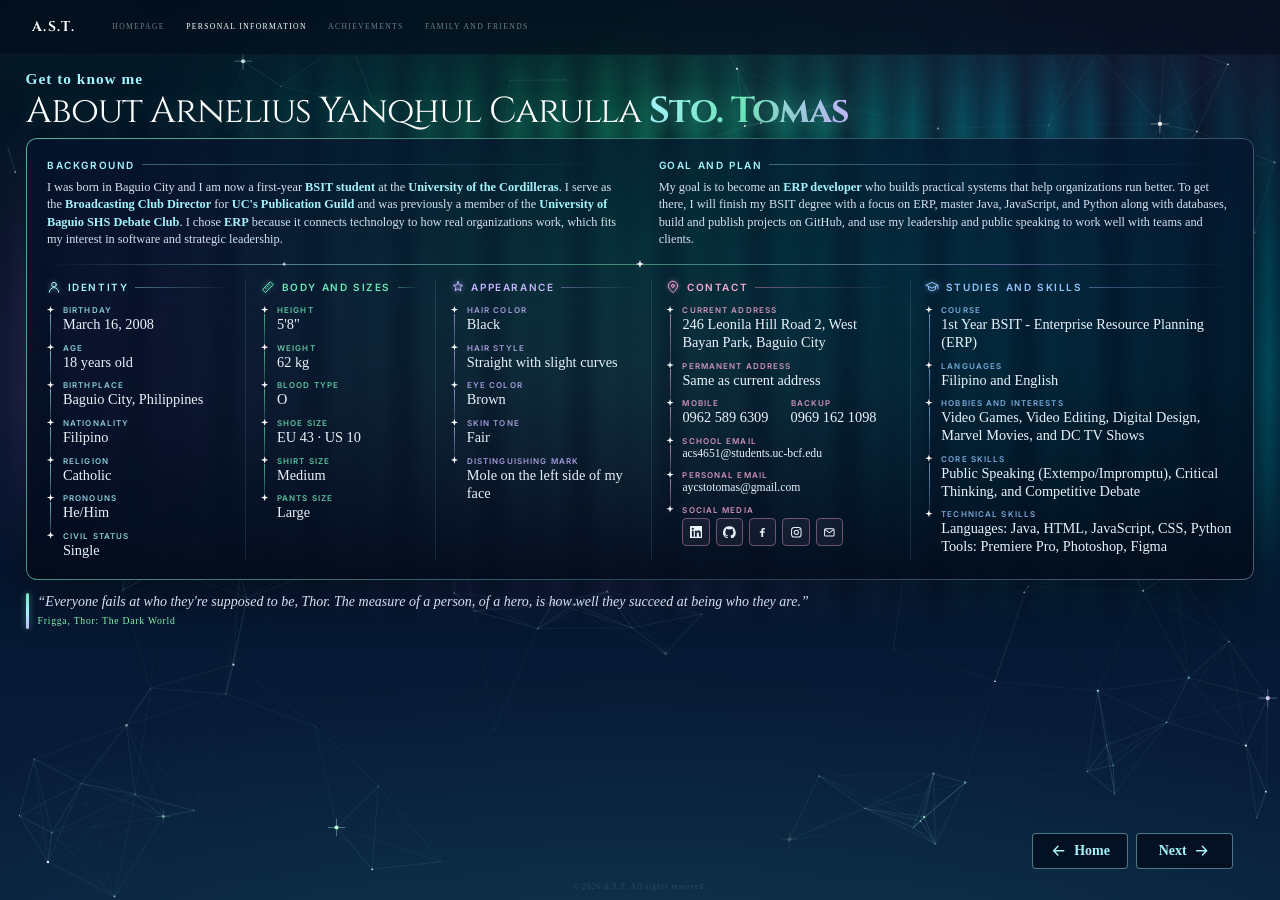
==== commit a96ac832: "Add files via upload" ====
--- a/about.html
+++ b/about.html
@@ -9,8 +9,55 @@
     <link rel="preconnect" href="https://fonts.gstatic.com" crossorigin>
     <link href="https://fonts.googleapis.com/css2?family=Cinzel:wght@400;700&family=Inter:wght@200;400;500;600&display=swap" rel="stylesheet">
     <link rel="stylesheet" href="styles.css">
+    <script>
+        /* Play the intro unless the visitor prefers reduced motion; page content waits for it via --intro */
+        (function () {
+            if (!window.matchMedia('(prefers-reduced-motion: reduce)').matches) {
+                document.documentElement.classList.add('pi-intro-on');
+                document.documentElement.style.setProperty('--intro', '2.9s');
+            }
+        })();
+    </script>
 </head>
-<body class="about-body">
+<body class="about-body pi-body">
+    <!-- LIVE SKY: aurora curtains + a star field whose stars join into constellations -->
+    <div class="pi-sky" aria-hidden="true"></div>
+    <div class="pi-aurora" aria-hidden="true">
+        <i class="pi-curtain pi-c1"></i>
+        <i class="pi-curtain pi-c2"></i>
+        <i class="pi-curtain pi-c3"></i>
+        <i class="pi-glow"></i>
+    </div>
+    <canvas id="pi-stars" aria-hidden="true"></canvas>
+
+    <!-- INTRO: the initials A.S.T. are drawn as a constellation, then an aurora iris opens onto the page -->
+    <div id="pi-intro" aria-hidden="true">
+        <div class="pi-intro-dust"></div>
+        <div class="pi-intro-aurora"></div>
+        <span class="pi-shooting"></span>
+        <svg class="pi-intro-svg" viewBox="0 0 760 380" role="presentation" focusable="false">
+            <g transform="translate(20 0)">
+                <g class="pi-lines">
+                    <path class="pi-ln" style="--d:.45s;--t:.75s" pathLength="1" d="M70 330 L160 60 L250 330"/>
+                    <path class="pi-ln" style="--d:.95s;--t:.4s" pathLength="1" d="M105 235 L215 235"/>
+                    <path class="pi-ln" style="--d:1.15s;--t:.95s" pathLength="1" d="M415 105 L360 70 L305 110 L318 170 L362 200 L410 240 L400 300 L350 335 L295 305"/>
+                    <path class="pi-ln" style="--d:1.8s;--t:.45s" pathLength="1" d="M470 70 L650 70"/>
+                    <path class="pi-ln" style="--d:2.05s;--t:.4s" pathLength="1" d="M560 70 L560 330"/>
+                </g>
+                <g class="pi-dots">
+                    <circle style="--d:.40s" cx="70" cy="330" r="6"/><circle style="--d:.62s" cx="160" cy="60" r="8"/><circle style="--d:.85s" cx="250" cy="330" r="6"/>
+                    <circle style="--d:.95s" cx="105" cy="235" r="4.5"/><circle style="--d:1.2s" cx="215" cy="235" r="4.5"/>
+                    <circle style="--d:1.10s" cx="415" cy="105" r="6"/><circle style="--d:1.22s" cx="360" cy="70" r="5"/><circle style="--d:1.34s" cx="305" cy="110" r="7"/>
+                    <circle style="--d:1.46s" cx="318" cy="170" r="4.5"/><circle style="--d:1.58s" cx="362" cy="200" r="6"/><circle style="--d:1.70s" cx="410" cy="240" r="5"/>
+                    <circle style="--d:1.82s" cx="400" cy="300" r="4.5"/><circle style="--d:1.94s" cx="350" cy="335" r="7"/><circle style="--d:2.06s" cx="295" cy="305" r="6"/>
+                    <circle style="--d:1.75s" cx="470" cy="70" r="6"/><circle style="--d:1.95s" cx="560" cy="70" r="8"/><circle style="--d:2.15s" cx="650" cy="70" r="6"/>
+                    <circle style="--d:2.25s" cx="560" cy="200" r="4.5"/><circle style="--d:2.40s" cx="560" cy="330" r="6"/>
+                </g>
+            </g>
+        </svg>
+        <p class="pi-intro-caption">A constellation of me</p>
+    </div>
+
     <nav class="navbar">
         <div class="nav-left">
             <div class="nav-logo">A.S.T.</div>
@@ -23,65 +70,105 @@
         </div>
     </nav>
 
-    <main class="split-hero-container about-page">
-        <section class="about-content animate-fade-up">
-            <p class="profile-greeting">Get to know me</p>
-            <h1 class="profile-name">About Arnelius Yanqhul Carulla <span class="highlight-surname">Sto. Tomas</span></h1>
-            <div class="about-story">
-                <article class="about-detail about-story-card">
-                    <h2>Background</h2>
-                    <p>I was born in Baguio City and I am now a first-year <strong>BSIT student</strong> at the <strong>University of the Cordilleras</strong>. I serve as the <strong>Broadcasting Club Director</strong> for <strong>UC's Publication Guild</strong> and was previously a member of the <strong>University of Baguio SHS Debate Club</strong>. I chose <strong>ERP</strong> because it connects technology to how real organizations work, which fits my interest in software and strategic leadership.</p>
-                </article>
-                <article class="about-detail about-story-card">
-                    <h2>Goal and Plan</h2>
-                    <p>My goal is to become an <strong>ERP developer</strong> who builds practical systems that help organizations run better. To get there, I will finish my BSIT degree with a focus on ERP, master Java, JavaScript, and Python along with databases, build and publish projects on GitHub, and use my leadership and public speaking to work well with teams and clients.</p>
-                </article>
+    <main class="split-hero-container about-page pi-page">
+        <section class="about-content pi-content">
+            <p class="profile-greeting pi-rise" style="--i:0">Get to know me</p>
+            <h1 class="profile-name pi-rise" style="--i:1">About Arnelius Yanqhul Carulla <span class="highlight-surname">Sto. Tomas</span></h1>
+
+            <div class="pi-panel pi-rise" style="--i:2">
+                <div class="pi-story">
+                    <article>
+                        <h2>Background</h2>
+                        <p>I was born in Baguio City and I am now a first-year <strong>BSIT student</strong> at the <strong>University of the Cordilleras</strong>. I serve as the <strong>Broadcasting Club Director</strong> for <strong>UC's Publication Guild</strong> and was previously a member of the <strong>University of Baguio SHS Debate Club</strong>. I chose <strong>ERP</strong> because it connects technology to how real organizations work, which fits my interest in software and strategic leadership.</p>
+                    </article>
+                    <article>
+                        <h2>Goal and Plan</h2>
+                        <p>My goal is to become an <strong>ERP developer</strong> who builds practical systems that help organizations run better. To get there, I will finish my BSIT degree with a focus on ERP, master Java, JavaScript, and Python along with databases, build and publish projects on GitHub, and use my leadership and public speaking to work well with teams and clients.</p>
+                    </article>
+                </div>
+
+                <div class="pi-rule" aria-hidden="true"></div>
+
+                <div class="pi-chart">
+                    <section class="pi-group" style="--acc:165,243,252">
+                        <h2><svg aria-hidden="true" focusable="false" viewBox="0 0 24 24"><circle cx="12" cy="8" r="4"/><path d="M4 21a8 8 0 0 1 16 0"/></svg>Identity</h2>
+                        <dl>
+                            <div class="pi-field"><dt>Birthday</dt><dd>March 16, 2008</dd></div>
+                            <div class="pi-field"><dt>Age</dt><dd><span id="current-age">18</span> years old</dd></div>
+                            <div class="pi-field"><dt>Birthplace</dt><dd>Baguio City, Philippines</dd></div>
+                            <div class="pi-field"><dt>Nationality</dt><dd>Filipino</dd></div>
+                            <div class="pi-field"><dt>Religion</dt><dd>Catholic</dd></div>
+                            <div class="pi-field"><dt>Pronouns</dt><dd>He/Him</dd></div>
+                            <div class="pi-field"><dt>Civil Status</dt><dd>Single</dd></div>
+                        </dl>
+                    </section>
+
+                    <section class="pi-group" style="--acc:110,231,183">
+                        <h2><svg aria-hidden="true" focusable="false" viewBox="0 0 24 24"><path d="m3 16 13-13 5 5L8 21z"/><path d="m7 13 2 2M10 10l2 2M13 7l2 2"/></svg>Body and Sizes</h2>
+                        <dl>
+                            <div class="pi-field"><dt>Height</dt><dd>5'8"</dd></div>
+                            <div class="pi-field"><dt>Weight</dt><dd>62 kg</dd></div>
+                            <div class="pi-field"><dt>Blood Type</dt><dd>O</dd></div>
+                            <div class="pi-field"><dt>Shoe Size</dt><dd>EU 43 &middot; US 10</dd></div>
+                            <div class="pi-field"><dt>Shirt Size</dt><dd>Medium</dd></div>
+                            <div class="pi-field"><dt>Pants Size</dt><dd>Large</dd></div>
+                        </dl>
+                    </section>
+
+                    <section class="pi-group" style="--acc:196,181,253">
+                        <h2><svg aria-hidden="true" focusable="false" viewBox="0 0 24 24"><path d="M12 3l2.2 5.6 5.8.4-4.4 3.8 1.4 5.7L12 15.2 7 18.5l1.4-5.7L4 9l5.8-.4L12 3Z"/></svg>Appearance</h2>
+                        <dl>
+                            <div class="pi-field"><dt>Hair Color</dt><dd>Black</dd></div>
+                            <div class="pi-field"><dt>Hair Style</dt><dd>Straight with slight curves</dd></div>
+                            <div class="pi-field"><dt>Eye Color</dt><dd>Brown</dd></div>
+                            <div class="pi-field"><dt>Skin Tone</dt><dd>Fair</dd></div>
+                            <div class="pi-field"><dt>Distinguishing Mark</dt><dd>Mole on the left side of my face</dd></div>
+                        </dl>
+                    </section>
+
+                    <section class="pi-group" style="--acc:249,168,212">
+                        <h2><svg aria-hidden="true" focusable="false" viewBox="0 0 24 24"><path d="M20 10c0 5-8 12-8 12S4 15 4 10a8 8 0 1 1 16 0Z"/><circle cx="12" cy="10" r="2.5"/></svg>Contact</h2>
+                        <dl>
+                            <div class="pi-field"><dt>Current Address</dt><dd>246 Leonila Hill Road 2, West Bayan Park, Baguio City</dd></div>
+                            <div class="pi-field"><dt>Permanent Address</dt><dd>Same as current address</dd></div>
+                            <div class="pi-field pi-duo">
+                                <div><dt>Mobile</dt><dd><a href="tel:+639625896309">0962 589 6309</a></dd></div>
+                                <div><dt>Backup</dt><dd><a href="tel:+639691621098">0969 162 1098</a></dd></div>
+                            </div>
+                            <div class="pi-field"><dt>School Email</dt><dd class="pi-mail"><a href="mailto:acs4651@students.uc-bcf.edu">acs4651@students.uc-bcf.edu</a></dd></div>
+                            <div class="pi-field"><dt>Personal Email</dt><dd class="pi-mail"><a href="mailto:aycstotomas@gmail.com">aycstotomas@gmail.com</a></dd></div>
+                            <div class="pi-field pi-socials-row"><dt>Social Media</dt>
+                                <dd class="pi-socials" aria-label="Social profiles">
+                                    <a href="https://www.linkedin.com" aria-label="LinkedIn" title="LinkedIn" target="_blank" rel="noopener noreferrer"><svg aria-hidden="true" focusable="false" viewBox="0 0 24 24"><path d="M20.45 20.45h-3.56v-5.57c0-1.33-.03-3.04-1.85-3.04-1.85 0-2.14 1.45-2.14 2.94v5.67H9.35V9h3.41v1.56h.05c.48-.9 1.64-1.85 3.37-1.85 3.6 0 4.27 2.37 4.27 5.46v6.28ZM5.34 7.43a2.06 2.06 0 1 1 0-4.12 2.06 2.06 0 0 1 0 4.12ZM7.12 20.45H3.56V9h3.56v11.45ZM22.22 0H1.78C.8 0 0 .77 0 1.73v20.54C0 23.23.8 24 1.78 24h20.44c.98 0 1.78-.77 1.78-1.73V1.73C24 .77 23.2 0 22.22 0Z"/></svg></a>
+                                    <a href="https://github.com/aycstotomas" aria-label="GitHub" title="GitHub" target="_blank" rel="noopener noreferrer"><svg aria-hidden="true" focusable="false" viewBox="0 0 24 24"><path d="M12 .3a12 12 0 0 0-3.79 23.39c.6.11.82-.26.82-.58v-2.04c-3.34.73-4.04-1.61-4.04-1.61-.55-1.39-1.33-1.76-1.33-1.76-1.09-.75.08-.73.08-.73 1.2.08 1.84 1.24 1.84 1.24 1.07 1.83 2.81 1.3 3.49 1 .11-.78.42-1.31.76-1.61-2.67-.3-5.47-1.34-5.47-5.93 0-1.31.47-2.38 1.24-3.22-.12-.3-.54-1.52.12-3.18 0 0 1.01-.32 3.3 1.23a11.5 11.5 0 0 1 6.01 0c2.29-1.55 3.3-1.23 3.3-1.23.65 1.66.24 2.88.12 3.18.77.84 1.24 1.91 1.24 3.22 0 4.61-2.81 5.63-5.48 5.92.43.37.82 1.1.82 2.22v3.29c0 .32.22.69.83.58A12 12 0 0 0 12 .3Z"/></svg></a>
+                                    <a href="https://www.facebook.com/arneliusyanqhul.stotomas" aria-label="Facebook" title="Facebook" target="_blank" rel="noopener noreferrer"><svg aria-hidden="true" focusable="false" viewBox="0 0 24 24"><path d="M13.5 21v-8h2.7l.4-3h-3.1V8.1c0-.9.3-1.5 1.6-1.5h1.7V3.9c-.3 0-1.3-.1-2.5-.1-2.5 0-4.2 1.5-4.2 4.3V10H7.3v3h2.8v8h3.4Z"/></svg></a>
+                                    <a href="https://www.instagram.com/arneliusss/" aria-label="Instagram" title="Instagram" target="_blank" rel="noopener noreferrer"><svg aria-hidden="true" focusable="false" viewBox="0 0 24 24"><rect x="3" y="3" width="18" height="18" rx="5"/><circle cx="12" cy="12" r="4"/><circle class="social-icon-dot" cx="17.5" cy="6.5" r="1"/></svg></a>
+                                    <a href="mailto:arneliusyc.stotomas@gmail.com" aria-label="Email Arnelius" title="Email" target="_blank" rel="noopener noreferrer"><svg aria-hidden="true" focusable="false" viewBox="0 0 24 24"><rect class="mail-icon-line" x="3" y="5" width="18" height="14" rx="2"/><path class="mail-icon-line" d="m4 7 8 6 8-6"/></svg></a>
+                                </dd>
+                            </div>
+                        </dl>
+                    </section>
+
+                    <section class="pi-group" style="--acc:147,197,253">
+                        <h2><svg aria-hidden="true" focusable="false" viewBox="0 0 24 24"><path d="m2 9 10-5 10 5-10 5L2 9Z"/><path d="M6 11v5c3.5 3 8.5 3 12 0v-5M22 9v6"/></svg>Studies and Skills</h2>
+                        <dl>
+                            <div class="pi-field"><dt>Course</dt><dd>1st Year BSIT - Enterprise Resource Planning (ERP)</dd></div>
+                            <div class="pi-field"><dt>Languages</dt><dd>Filipino and English</dd></div>
+                            <div class="pi-field"><dt>Hobbies and Interests</dt><dd>Video Games, Video Editing, Digital Design, Marvel Movies, and DC TV Shows</dd></div>
+                            <div class="pi-field"><dt>Core Skills</dt><dd>Public Speaking (Extempo/Impromptu), Critical Thinking, and Competitive Debate</dd></div>
+                            <div class="pi-field"><dt>Technical Skills</dt><dd><span class="dd-line">Languages: Java, HTML, JavaScript, CSS, Python</span><span class="dd-line">Tools: Premiere Pro, Photoshop, Figma</span></dd></div>
+                        </dl>
+                    </section>
+                </div>
             </div>
-            <dl class="about-details">
-                <div class="about-detail">
-                    <dt><svg aria-hidden="true" focusable="false" viewBox="0 0 24 24"><path d="M20 10c0 5-8 12-8 12S4 15 4 10a8 8 0 1 1 16 0Z"/><circle cx="12" cy="10" r="2.5"/></svg>Location and Birthplace</dt>
-                    <dd><span class="dd-line">Location: Leonilla Hill, West Bayan Park, Baguio City</span><span class="dd-line">Birthplace: Baguio City, Philippines</span></dd>
-                </div>
-                <div class="about-detail">
-                    <dt><svg aria-hidden="true" focusable="false" viewBox="0 0 24 24"><circle cx="12" cy="8" r="4"/><path d="M4 21a8 8 0 0 1 16 0"/></svg>Age</dt>
-                    <dd>March 16, 2008 (<span id="current-age">18</span> years old)</dd>
-                </div>
-                <div class="about-detail">
-                    <dt><svg aria-hidden="true" focusable="false" viewBox="0 0 24 24"><path d="m2 9 10-5 10 5-10 5L2 9Z"/><path d="M6 11v5c3.5 3 8.5 3 12 0v-5M22 9v6"/></svg>Course</dt>
-                    <dd>1st Year BSIT - Enterprise Resource Planning (ERP)</dd>
-                </div>
-                <div class="about-detail">
-                    <dt><svg aria-hidden="true" focusable="false" viewBox="0 0 24 24"><path d="M12 18v4M8 22h8M12 2a7 7 0 0 0-4 12.75c.8.55 1 1.15 1 2.25h6c0-1.1.2-1.7 1-2.25A7 7 0 0 0 12 2Z"/><path d="M9 10a3 3 0 0 1 3-3"/></svg>Hobbies and Interests</dt>
-                    <dd>Video Games, Video Editing, Digital Design, Marvel Movies, and DC TV Shows</dd>
-                </div>
-                <div class="about-detail">
-                    <dt><svg aria-hidden="true" focusable="false" viewBox="0 0 24 24"><path d="M12 2a7 7 0 0 0-4 12.75c.8.55 1 1.15 1 2.25h6c0-1.1.2-1.7 1-2.25A7 7 0 0 0 12 2Z"/><path d="M9 21h6M9 18h6"/></svg>Core Skills</dt>
-                    <dd>Public Speaking (Extempo/Impromptu), Critical Thinking, and Competitive Debate</dd>
-                </div>
-                <div class="about-detail">
-                    <dt><svg aria-hidden="true" focusable="false" viewBox="0 0 24 24"><path d="m8 5-6 7 6 7M16 5l6 7-6 7M14 3l-4 18"/></svg>Technical Skills</dt>
-                    <dd><span class="dd-line">Languages: Java, HTML, JavaScript, CSS, Python</span><span class="dd-line">Tools: Premiere Pro, Photoshop, Figma</span></dd>
-                </div>
-                <div class="about-detail">
-                    <dt><svg aria-hidden="true" focusable="false" viewBox="0 0 24 24"><path d="m3 16 13-13 5 5L8 21z"/><path d="m7 13 2 2M10 10l2 2M13 7l2 2"/></svg>Height and Weight</dt>
-                    <dd>5'8" and 62 kg</dd>
-                </div>
-                <div class="about-detail">
-                    <dt><svg aria-hidden="true" focusable="false" viewBox="0 0 24 24"><path d="M12 20s-7-4.4-7-10a4 4 0 0 1 7-2.6A4 4 0 0 1 19 10c0 5.6-7 10-7 10Z"/></svg>Civil Status</dt>
-                    <dd>Single</dd>
-                </div>
-                <div class="about-detail">
-                    <dt><svg aria-hidden="true" focusable="false" viewBox="0 0 24 24"><circle cx="12" cy="12" r="9"/><path d="M3 12h18M12 3c2.5 2.6 3.8 5.6 3.8 9s-1.3 6.4-3.8 9c-2.5-2.6-3.8-5.6-3.8-9S9.5 5.6 12 3Z"/></svg>Languages</dt>
-                    <dd>Filipino and English</dd>
-                </div>
-            </dl>
-            <blockquote class="about-quote">
+
+            <blockquote class="about-quote pi-quote pi-rise" style="--i:4">
                 <p>&ldquo;Everyone fails at who they're supposed to be, Thor. The measure of a person, of a hero, is how well they succeed at being who they are.&rdquo;</p>
                 <cite>Frigga, Thor: The Dark World</cite>
             </blockquote>
         </section>
 
-        <div class="about-page-actions animate-fade-up-delayed">
+        <div class="about-page-actions pi-rise" style="--i:5">
             <a class="next-page-link" href="index.html" title="Back to home">
                 <svg aria-hidden="true" focusable="false" viewBox="0 0 24 24"><path d="M19 12H5m6 6-6-6 6-6"/></svg>
                 Home
@@ -96,14 +183,143 @@
     <footer>
         <p>© 2026 A.S.T. All rights reserved.</p>
     </footer>
+
     <script>
-        const birthDate = new Date(2008, 2, 16);
-        const today = new Date();
-        let age = today.getFullYear() - birthDate.getFullYear();
-        if (today < new Date(today.getFullYear(), birthDate.getMonth(), birthDate.getDate())) {
-            age -= 1;
-        }
-        document.getElementById('current-age').textContent = age;
+        /* Age from birthday */
+        (function () {
+            const birthDate = new Date(2008, 2, 16);
+            const today = new Date();
+            let age = today.getFullYear() - birthDate.getFullYear();
+            if (today < new Date(today.getFullYear(), birthDate.getMonth(), birthDate.getDate())) {
+                age -= 1;
+            }
+            document.getElementById('current-age').textContent = age;
+        })();
+
+        /* Intro: ends when the iris finishes; any click or key skips it */
+        (function () {
+            const root = document.documentElement;
+            const intro = document.getElementById('pi-intro');
+            if (!intro || !root.classList.contains('pi-intro-on')) return;
+            let done = false;
+            function finish() {
+                if (done) return;
+                done = true;
+                root.classList.remove('pi-intro-on');
+                intro.remove();
+            }
+            intro.addEventListener('animationend', function (e) {
+                if (e.animationName === 'pi-iris' || e.animationName === 'pi-skip') finish();
+            });
+            function skip() {
+                if (done) return;
+                root.style.setProperty('--intro', '0.05s');
+                intro.classList.add('pi-skipping');
+                setTimeout(finish, 600);
+            }
+            addEventListener('pointerdown', skip, { once: true });
+            addEventListener('keydown', skip, { once: true });
+            setTimeout(finish, 5000);
+        })();
+
+        /* Star field: drifting, twinkling stars that join into constellations; the cursor draws its own lines */
+        (function () {
+            const canvas = document.getElementById('pi-stars');
+            const ctx = canvas.getContext('2d');
+            const reduce = window.matchMedia('(prefers-reduced-motion: reduce)').matches;
+            const LINK = 150, MOUSE_LINK = 190;
+            let w = 0, h = 0, stars = [], raf = 0;
+            const mouse = { x: -9999, y: -9999 };
+            const tints = ['255,255,255', '215,250,255', '165,243,252', '190,255,225', '221,214,254'];
+
+            function seeded(seed) {
+                return function () {
+                    seed |= 0; seed = seed + 0x6D2B79F5 | 0;
+                    let t = Math.imul(seed ^ seed >>> 15, 1 | seed);
+                    t = t + Math.imul(t ^ t >>> 7, 61 | t) ^ t;
+                    return ((t ^ t >>> 14) >>> 0) / 4294967296;
+                };
+            }
+
+            function resize() {
+                const dpr = Math.min(window.devicePixelRatio || 1, 2);
+                w = window.innerWidth; h = window.innerHeight;
+                canvas.width = w * dpr; canvas.height = h * dpr;
+                canvas.style.width = w + 'px'; canvas.style.height = h + 'px';
+                ctx.setTransform(dpr, 0, 0, dpr, 0, 0);
+                const rnd = seeded(2008);
+                const count = Math.round(w * h / 8200);
+                stars = [];
+                for (let i = 0; i < count; i++) {
+                    const big = rnd() > 0.93;
+                    stars.push({
+                        x: rnd() * w, y: rnd() * h,
+                        r: big ? 1.5 + rnd() * 0.9 : 0.4 + rnd() * 0.9,
+                        vx: (rnd() - 0.5) * 0.09, vy: (rnd() - 0.5) * 0.06,
+                        ph: rnd() * 6.283, sp: 0.01 + rnd() * 0.02,
+                        c: tints[Math.floor(rnd() * tints.length)], big: big
+                    });
+                }
+                draw(0);
+            }
+
+            function draw(t) {
+                ctx.clearRect(0, 0, w, h);
+                for (const s of stars) {
+                    if (!reduce) {
+                        s.x += s.vx; s.y += s.vy;
+                        if (s.x < -10) s.x = w + 10; else if (s.x > w + 10) s.x = -10;
+                        if (s.y < -10) s.y = h + 10; else if (s.y > h + 10) s.y = -10;
+                    }
+                }
+                ctx.lineWidth = 0.8;
+                for (let i = 0; i < stars.length; i++) {
+                    const a = stars[i];
+                    for (let j = i + 1; j < stars.length; j++) {
+                        const b = stars[j];
+                        const dx = a.x - b.x, dy = a.y - b.y;
+                        if (dx > LINK || dx < -LINK || dy > LINK || dy < -LINK) continue;
+                        const d = Math.sqrt(dx * dx + dy * dy);
+                        if (d < LINK) {
+                            ctx.strokeStyle = 'rgba(165,243,252,' + ((1 - d / LINK) * 0.2).toFixed(3) + ')';
+                            ctx.beginPath(); ctx.moveTo(a.x, a.y); ctx.lineTo(b.x, b.y); ctx.stroke();
+                        }
+                    }
+                    const mx = a.x - mouse.x, my = a.y - mouse.y;
+                    const md = Math.sqrt(mx * mx + my * my);
+                    if (md < MOUSE_LINK) {
+                        ctx.strokeStyle = 'rgba(110,231,183,' + ((1 - md / MOUSE_LINK) * 0.5).toFixed(3) + ')';
+                        ctx.beginPath(); ctx.moveTo(a.x, a.y); ctx.lineTo(mouse.x, mouse.y); ctx.stroke();
+                    }
+                }
+                for (const s of stars) {
+                    const tw = reduce ? 0.8 : 0.55 + 0.45 * Math.sin(t * s.sp + s.ph);
+                    ctx.fillStyle = 'rgba(' + s.c + ',' + tw.toFixed(3) + ')';
+                    ctx.beginPath(); ctx.arc(s.x, s.y, s.r, 0, 6.283); ctx.fill();
+                    if (s.big) {
+                        ctx.strokeStyle = 'rgba(' + s.c + ',' + (tw * 0.55).toFixed(3) + ')';
+                        ctx.lineWidth = 0.7;
+                        ctx.beginPath();
+                        ctx.moveTo(s.x - s.r * 4.2, s.y); ctx.lineTo(s.x + s.r * 4.2, s.y);
+                        ctx.moveTo(s.x, s.y - s.r * 4.2); ctx.lineTo(s.x, s.y + s.r * 4.2);
+                        ctx.stroke();
+                        ctx.lineWidth = 0.8;
+                    }
+                }
+            }
+
+            function loop(t) { draw(t); raf = requestAnimationFrame(loop); }
+
+            window.addEventListener('resize', resize);
+            window.addEventListener('pointermove', function (e) { mouse.x = e.clientX; mouse.y = e.clientY; });
+            window.addEventListener('pointerleave', function () { mouse.x = mouse.y = -9999; });
+            document.addEventListener('visibilitychange', function () {
+                if (reduce) return;
+                if (document.hidden) cancelAnimationFrame(raf); else raf = requestAnimationFrame(loop);
+            });
+            resize();
+            if (!reduce) raf = requestAnimationFrame(loop);
+        })();
     </script>
 </body>
 </html>
--- a/styles.css
+++ b/styles.css
@@ -3245,3 +3245,530 @@
     .fr-heart, .fr-link, .fr-link-mid, .fr-card::before, .fr-wire, .fr-node, .fr-node::before, .fr-node::after,
     .fr-case, .fr-card figcaption, .fr-emblem, .fr-card.is-open .fr-disc, .fr-card.is-open .fr-disc.has-video { animation: none !important; }
 }
+
+
+/* =====================================================================
+   PERSONAL INFORMATION: aurora borealis + constellation edition
+   Everything is scoped to body.pi-body so the other pages are untouched.
+   ===================================================================== */
+@property --iris { syntax: '<percentage>'; inherits: false; initial-value: 0%; }
+
+:root { --intro: 0s; }
+
+body.pi-body { background: #010814; }
+
+/* ---- live sky ---- */
+.pi-sky {
+    position: fixed;
+    inset: 0;
+    z-index: 0;
+    pointer-events: none;
+    background:
+        radial-gradient(120% 70% at 50% 118%, rgba(52, 211, 153, 0.13), transparent 62%),
+        radial-gradient(80% 60% at 92% -6%, rgba(167, 139, 250, 0.14), transparent 62%),
+        radial-gradient(70% 50% at 6% 4%, rgba(34, 211, 238, 0.08), transparent 60%),
+        linear-gradient(180deg, #010814 0%, #04122a 50%, #0a2140 100%);
+}
+
+.pi-aurora {
+    position: fixed;
+    inset: 0;
+    z-index: 0;
+    overflow: hidden;
+    pointer-events: none;
+}
+
+.pi-curtain {
+    position: absolute;
+    left: -12%;
+    width: 124%;
+    top: var(--top);
+    height: var(--h);
+    background: linear-gradient(90deg, transparent 0%, var(--c1) 20%, var(--c2) 48%, var(--c3) 76%, transparent 100%);
+    -webkit-mask-image:
+        linear-gradient(to top, transparent 0%, #000 38%, #000 58%, transparent 100%),
+        repeating-linear-gradient(90deg, #000 0, rgba(0, 0, 0, 0.18) 1.4%, #000 3.1%, rgba(0, 0, 0, 0.5) 4.3%, #000 5.6%);
+    mask-image:
+        linear-gradient(to top, transparent 0%, #000 38%, #000 58%, transparent 100%),
+        repeating-linear-gradient(90deg, #000 0, rgba(0, 0, 0, 0.18) 1.4%, #000 3.1%, rgba(0, 0, 0, 0.5) 4.3%, #000 5.6%);
+    -webkit-mask-composite: source-in;
+    mask-composite: intersect;
+    filter: blur(14px) saturate(1.35);
+    mix-blend-mode: screen;
+    opacity: var(--o);
+    transform-origin: 50% 100%;
+    animation: pi-sway var(--dur) ease-in-out infinite alternate;
+}
+.pi-c1 { --top: 2%;  --h: 62%; --o: 0.62; --dur: 17s; --c1: rgba(16, 185, 129, 0.0); --c2: rgba(52, 211, 153, 0.95); --c3: rgba(34, 211, 238, 0.85); --sx: 6%;  --sk: -7deg; }
+.pi-c2 { --top: 12%; --h: 52%; --o: 0.46; --dur: 23s; --c1: rgba(167, 139, 250, 0.7); --c2: rgba(110, 231, 183, 0.8); --c3: rgba(56, 189, 248, 0.0); --sx: -7%; --sk: 8deg; animation-delay: -6s; }
+.pi-c3 { --top: 24%; --h: 46%; --o: 0.34; --dur: 29s; --c1: rgba(244, 114, 182, 0.0); --c2: rgba(192, 132, 252, 0.9); --c3: rgba(45, 212, 191, 0.75); --sx: 5%;  --sk: -4deg; animation-delay: -11s; }
+
+.pi-glow {
+    position: absolute;
+    left: 10%;
+    top: -22%;
+    width: 80%;
+    height: 70%;
+    background: radial-gradient(ellipse at 50% 50%, rgba(52, 211, 153, 0.16), rgba(34, 211, 238, 0.07) 45%, transparent 70%);
+    filter: blur(30px);
+    animation: pi-breathe 14s ease-in-out infinite alternate;
+}
+
+@keyframes pi-sway {
+    0%   { transform: translateX(calc(var(--sx) * -1)) skewX(var(--sk)) scaleY(0.88); }
+    100% { transform: translateX(var(--sx)) skewX(calc(var(--sk) * -1)) scaleY(1.12); }
+}
+@keyframes pi-breathe {
+    from { opacity: 0.55; transform: scale(0.96); }
+    to   { opacity: 1;    transform: scale(1.06); }
+}
+
+#pi-stars {
+    position: fixed;
+    inset: 0;
+    z-index: 1;
+    pointer-events: none;
+}
+
+/* ---- entrance for page content (waits for the intro through --intro) ---- */
+.pi-rise {
+    animation: pi-rise 1.1s cubic-bezier(0.16, 1, 0.3, 1) calc(var(--intro) + var(--i, 0) * 0.14s) both;
+}
+@keyframes pi-rise {
+    from { opacity: 0; transform: translateY(26px); filter: blur(6px); }
+    to   { opacity: 1; transform: none;             filter: blur(0); }
+}
+
+/* ---- intro overlay ---- */
+#pi-intro { display: none; }
+.pi-intro-on #pi-intro {
+    display: block;
+    position: fixed;
+    inset: 0;
+    z-index: 100;
+    overflow: hidden;
+    background: radial-gradient(ellipse at 50% 45%, #04132b 0%, #010814 70%);
+    -webkit-mask-image: radial-gradient(circle at 50% 46%, transparent calc(var(--iris) - 14%), #000 var(--iris));
+    mask-image: radial-gradient(circle at 50% 46%, transparent calc(var(--iris) - 14%), #000 var(--iris));
+    --iris: 0%;
+    animation: pi-iris 1.15s cubic-bezier(0.55, 0, 0.35, 1) 2.55s forwards;
+}
+@keyframes pi-iris {
+    from { --iris: 0%; opacity: 1; }
+    85%  { opacity: 1; }
+    to   { --iris: 150%; opacity: 0; }
+}
+.pi-intro-on #pi-intro.pi-skipping {
+    animation: pi-skip 0.5s ease forwards;
+}
+@keyframes pi-skip { to { opacity: 0; } }
+
+.pi-intro-dust {
+    position: absolute;
+    inset: 0;
+    background:
+        radial-gradient(1.5px 1.5px at 8% 18%, #fff, transparent), radial-gradient(1px 1px at 17% 64%, #d7faff, transparent),
+        radial-gradient(2px 2px at 26% 86%, #a5f3fc, transparent), radial-gradient(1px 1px at 33% 28%, #fff, transparent),
+        radial-gradient(1.5px 1.5px at 46% 92%, #d7faff, transparent), radial-gradient(1px 1px at 58% 14%, #fff, transparent),
+        radial-gradient(2px 2px at 69% 74%, #a5f3fc, transparent), radial-gradient(1px 1px at 81% 36%, #fff, transparent),
+        radial-gradient(1.5px 1.5px at 90% 88%, #d7faff, transparent), radial-gradient(1px 1px at 96% 52%, #fff, transparent),
+        radial-gradient(1px 1px at 4% 48%, #fff, transparent), radial-gradient(2px 2px at 12% 8%, #a5f3fc, transparent),
+        radial-gradient(1px 1px at 40% 8%, #d7faff, transparent), radial-gradient(1.5px 1.5px at 64% 6%, #fff, transparent),
+        radial-gradient(1px 1px at 76% 90%, #fff, transparent), radial-gradient(1.5px 1.5px at 86% 12%, #a5f3fc, transparent);
+    opacity: 0;
+    animation: pi-fade-in 1.1s ease 0.1s forwards, fr-twinkle 5s ease-in-out 1.2s infinite;
+}
+
+.pi-intro-aurora {
+    position: absolute;
+    inset: 0;
+    opacity: 0;
+    background:
+        radial-gradient(60% 40% at 50% 100%, rgba(52, 211, 153, 0.34), transparent 70%),
+        radial-gradient(45% 35% at 28% 92%, rgba(167, 139, 250, 0.3), transparent 70%),
+        radial-gradient(45% 35% at 74% 94%, rgba(34, 211, 238, 0.28), transparent 70%);
+    animation: pi-fade-in 0.9s ease 1.7s forwards;
+}
+@keyframes pi-fade-in { to { opacity: 1; } }
+
+.pi-shooting {
+    position: absolute;
+    top: 14%;
+    left: -10%;
+    width: calc(180 * var(--u, 1px));
+    height: 2px;
+    background: linear-gradient(90deg, transparent, rgba(215, 250, 255, 0.95));
+    border-radius: 2px;
+    filter: drop-shadow(0 0 6px #a5f3fc);
+    opacity: 0;
+    transform: rotate(18deg);
+    animation: pi-shoot 1.1s cubic-bezier(0.3, 0.1, 0.5, 1) 0.55s forwards;
+}
+@keyframes pi-shoot {
+    0%   { opacity: 0; transform: translate(0, 0) rotate(18deg); }
+    15%  { opacity: 1; }
+    100% { opacity: 0; transform: translate(130vw, 42vh) rotate(18deg); }
+}
+
+.pi-intro-svg {
+    position: absolute;
+    left: 50%;
+    top: 46%;
+    width: min(62vw, 120vh);
+    height: auto;
+    transform: translate(-50%, -50%);
+    overflow: visible;
+    animation: pi-letters-out 0.9s ease-in 2.6s forwards;
+}
+@keyframes pi-letters-out { to { opacity: 0; transform: translate(-50%, -50%) scale(1.35); } }
+
+.pi-ln {
+    fill: none;
+    stroke: #c9f6ff;
+    stroke-width: 2.2;
+    stroke-linecap: round;
+    stroke-linejoin: round;
+    stroke-dasharray: 1;
+    stroke-dashoffset: 1;
+    filter: drop-shadow(0 0 5px rgba(165, 243, 252, 0.8));
+    animation: pi-draw var(--t) cubic-bezier(0.4, 0, 0.2, 1) var(--d) forwards, pi-line-hue 1.6s ease 2.1s forwards;
+}
+@keyframes pi-draw { to { stroke-dashoffset: 0; } }
+@keyframes pi-line-hue { to { stroke: #86efac; filter: drop-shadow(0 0 9px rgba(110, 231, 183, 0.95)); } }
+
+.pi-dots circle {
+    fill: #ffffff;
+    opacity: 0;
+    transform-box: fill-box;
+    transform-origin: center;
+    filter: drop-shadow(0 0 6px #a5f3fc);
+    animation: pi-pop 0.55s cubic-bezier(0.2, 1.6, 0.4, 1) var(--d) forwards, pi-dot-pulse 1.1s ease-in-out 2.0s 1;
+}
+@keyframes pi-pop {
+    from { opacity: 0; transform: scale(0.1); }
+    to   { opacity: 1; transform: scale(1); }
+}
+@keyframes pi-dot-pulse {
+    50% { transform: scale(1.9); filter: drop-shadow(0 0 14px #6ee7b7); }
+}
+
+.pi-intro-caption {
+    position: absolute;
+    left: 0;
+    right: 0;
+    top: calc(46% + min(31vw, 60vh) * 0.62);
+    margin: 0;
+    text-align: center;
+    font-family: 'Cinzel', serif;
+    font-size: clamp(0.8rem, 1.1vw, 1.15rem);
+    letter-spacing: 0.5em;
+    text-transform: uppercase;
+    color: rgba(215, 250, 255, 0.75);
+    opacity: 0;
+    animation: pi-caption 1.7s ease 1.0s forwards;
+}
+@keyframes pi-caption {
+    0%   { opacity: 0; letter-spacing: 0.9em; }
+    35%  { opacity: 1; }
+    80%  { opacity: 1; }
+    100% { opacity: 0.0; letter-spacing: 0.5em; }
+}
+
+/* ---- layout and panel: desktop and laptop ---- */
+@media (min-width: 769px) {
+    body.about-body.pi-body main.pi-page {
+        display: flex;
+        flex-direction: column;
+        justify-content: flex-start;
+        align-items: stretch;
+        width: 96%;
+        max-width: none;
+        height: calc(100svh - 40 * var(--u));
+        padding: calc(100 * var(--u)) 0 0;
+        gap: 0;
+    }
+
+    body.pi-body .pi-content { width: 100%; }
+
+    body.pi-body .pi-content .profile-greeting {
+        margin: 0 0 calc(2 * var(--u));
+        font-size: calc(23 * var(--u));
+    }
+    body.pi-body .pi-content .profile-name {
+        margin: 0 0 calc(12 * var(--u));
+        font-size: calc(54 * var(--u));
+        line-height: 1.05;
+        white-space: nowrap;
+        text-shadow: 0 0 calc(30 * var(--u)) rgba(110, 231, 183, 0.25);
+    }
+    body.pi-body .pi-content .highlight-surname {
+        background: linear-gradient(95deg, #a5f3fc 0%, #6ee7b7 45%, #c4b5fd 100%);
+        -webkit-background-clip: text;
+        background-clip: text;
+        -webkit-text-fill-color: transparent;
+        color: transparent;
+        text-shadow: none;
+        filter: drop-shadow(0 0 calc(16 * var(--u)) rgba(110, 231, 183, 0.35));
+    }
+
+    .pi-panel {
+        position: relative;
+        padding: calc(28 * var(--u)) calc(32 * var(--u)) calc(30 * var(--u));
+        border-radius: calc(16 * var(--u));
+        background: linear-gradient(180deg, rgba(5, 19, 42, 0.74), rgba(2, 10, 24, 0.82));
+        -webkit-backdrop-filter: blur(10px) saturate(1.15);
+        backdrop-filter: blur(10px) saturate(1.15);
+        box-shadow: 0 calc(24 * var(--u)) calc(70 * var(--u)) rgba(0, 0, 0, 0.4);
+    }
+    .pi-panel::before {
+        content: '';
+        position: absolute;
+        inset: 0;
+        padding: 1px;
+        border-radius: inherit;
+        background: linear-gradient(120deg, rgba(110, 231, 183, 0.75), rgba(165, 243, 252, 0.22) 32%, rgba(196, 181, 253, 0.6) 66%, rgba(249, 168, 212, 0.5), rgba(110, 231, 183, 0.75));
+        background-size: 220% 100%;
+        -webkit-mask: linear-gradient(#000 0 0) content-box, linear-gradient(#000 0 0);
+        -webkit-mask-composite: xor;
+        mask: linear-gradient(#000 0 0) content-box exclude, linear-gradient(#000 0 0);
+        pointer-events: none;
+        animation: pi-border 14s linear infinite;
+    }
+    @keyframes pi-border { to { background-position: 220% 0; } }
+
+    .pi-story {
+        display: grid;
+        grid-template-columns: 1fr 1fr;
+        gap: calc(56 * var(--u));
+    }
+    .pi-story h2,
+    .pi-group h2 {
+        display: flex;
+        align-items: center;
+        gap: calc(10 * var(--u));
+        margin: 0 0 calc(9 * var(--u));
+        color: #a5f3fc;
+        font-family: 'Inter', sans-serif;
+        font-size: calc(15 * var(--u));
+        font-weight: 600;
+        letter-spacing: 0.16em;
+        text-transform: uppercase;
+    }
+    .pi-story h2::after,
+    .pi-group h2::after {
+        content: '';
+        flex: 1;
+        height: 1px;
+        background: linear-gradient(to right, rgba(165, 243, 252, 0.35), transparent);
+    }
+    .pi-story p {
+        margin: 0;
+        color: #d6e1ef;
+        font-size: calc(18.5 * var(--u));
+        line-height: 1.42;
+    }
+    .pi-story p strong { color: #a5f3fc; }
+
+    .pi-rule {
+        position: relative;
+        height: 1px;
+        margin: calc(22 * var(--u)) 0 calc(22 * var(--u));
+        background: linear-gradient(to right, transparent, rgba(165, 243, 252, 0.45) 20%, rgba(110, 231, 183, 0.5) 50%, rgba(196, 181, 253, 0.45) 80%, transparent);
+    }
+    .pi-rule::before,
+    .pi-rule::after {
+        content: '';
+        position: absolute;
+        top: 50%;
+        width: calc(12 * var(--u));
+        height: calc(12 * var(--u));
+        transform: translate(-50%, -50%);
+        background: #ffffff;
+        clip-path: polygon(50% 0, 62% 38%, 100% 50%, 62% 62%, 50% 100%, 38% 62%, 0 50%, 38% 38%);
+        filter: drop-shadow(0 0 calc(5 * var(--u)) #6ee7b7);
+    }
+    .pi-rule::before { left: 50%; }
+    .pi-rule::after { left: 20%; width: calc(8 * var(--u)); height: calc(8 * var(--u)); opacity: 0.8; }
+
+    .pi-chart {
+        display: grid;
+        grid-template-columns: 0.92fr 0.88fr 1fr 1.2fr 1.5fr;
+        gap: 0;
+    }
+    .pi-group {
+        min-width: 0;
+        padding: 0 calc(22 * var(--u));
+        border-left: 1px solid rgba(165, 243, 252, 0.11);
+    }
+    .pi-group:first-child { padding-left: 0; border-left: 0; }
+    .pi-group:last-child { padding-right: 0; }
+    .pi-group dl { margin: 0; }
+
+    .pi-group h2 { color: rgb(var(--acc)); margin-bottom: calc(15 * var(--u)); }
+    .pi-group h2 svg {
+        flex: none;
+        width: calc(21 * var(--u));
+        height: calc(21 * var(--u));
+        fill: none;
+        stroke: currentColor;
+        stroke-width: 1.7;
+        stroke-linecap: round;
+        stroke-linejoin: round;
+        filter: drop-shadow(0 0 calc(4 * var(--u)) rgba(var(--acc), 0.7));
+    }
+    .pi-group h2::after { background: linear-gradient(to right, rgba(var(--acc), 0.4), transparent); }
+
+    /* each field is a star, joined to the next by a thin line */
+    .pi-field {
+        position: relative;
+        padding: 0 0 calc(13 * var(--u)) calc(24 * var(--u));
+    }
+    .pi-field:last-child { padding-bottom: 0; }
+    .pi-field::before {
+        content: '';
+        position: absolute;
+        left: 0;
+        top: calc(1 * var(--u));
+        width: calc(11 * var(--u));
+        height: calc(11 * var(--u));
+        background: #ffffff;
+        clip-path: polygon(50% 0, 62% 38%, 100% 50%, 62% 62%, 50% 100%, 38% 62%, 0 50%, 38% 38%);
+        filter: drop-shadow(0 0 calc(4 * var(--u)) rgb(var(--acc)));
+    }
+    .pi-field:not(:last-child)::after {
+        content: '';
+        position: absolute;
+        left: calc(5 * var(--u));
+        top: calc(13 * var(--u));
+        bottom: calc(-2 * var(--u));
+        width: 1px;
+        background: linear-gradient(to bottom, rgba(var(--acc), 0.7), rgba(var(--acc), 0.22));
+    }
+    .pi-field dt {
+        color: rgba(var(--acc), 0.82);
+        font-family: 'Inter', sans-serif;
+        font-size: calc(12 * var(--u));
+        font-weight: 600;
+        letter-spacing: 0.14em;
+        line-height: 1.3;
+        text-transform: uppercase;
+    }
+    .pi-field dd {
+        margin: calc(1 * var(--u)) 0 0;
+        color: #eaf2fb;
+        font-size: calc(21.5 * var(--u));
+        line-height: 1.25;
+        overflow-wrap: anywhere;
+    }
+    .pi-field dd .dd-line { display: block; }
+    .pi-field dd a { color: inherit; text-decoration: none; transition: color 0.2s ease, text-shadow 0.2s ease; }
+    .pi-field dd a:hover,
+    .pi-field dd a:focus-visible { color: rgb(var(--acc)); text-shadow: 0 0 calc(10 * var(--u)) rgba(var(--acc), 0.6); }
+    .pi-field dd.pi-mail { font-size: calc(17.5 * var(--u)); overflow-wrap: normal; }
+    .pi-field:hover::before { filter: drop-shadow(0 0 calc(8 * var(--u)) rgb(var(--acc))); }
+
+    .pi-duo { display: block; }
+    .pi-duo > div { display: inline-block; vertical-align: top; width: 49%; }
+
+    .pi-socials { display: flex; gap: calc(9 * var(--u)); margin-top: calc(5 * var(--u)) !important; }
+    .pi-socials a {
+        width: calc(38 * var(--u));
+        height: calc(38 * var(--u));
+        display: inline-flex;
+        align-items: center;
+        justify-content: center;
+        color: rgb(var(--acc));
+        border: 1px solid rgba(var(--acc), 0.4);
+        border-radius: calc(7 * var(--u));
+        background: rgba(var(--acc), 0.06);
+        transition: transform 0.2s ease, box-shadow 0.2s ease, background-color 0.2s ease, color 0.2s ease;
+    }
+    .pi-socials a:hover,
+    .pi-socials a:focus-visible {
+        transform: translateY(calc(-3 * var(--u)));
+        color: #020c1b;
+        background: rgb(var(--acc));
+        box-shadow: 0 0 calc(18 * var(--u)) rgba(var(--acc), 0.55);
+        text-shadow: none;
+    }
+    .pi-socials a:focus-visible { outline: 2px solid #ffffff; outline-offset: 3px; }
+    .pi-socials svg { width: calc(19 * var(--u)); height: calc(19 * var(--u)); fill: currentColor; stroke: none; }
+    .pi-socials svg rect, .pi-socials svg circle:not(.social-icon-dot) { fill: none; stroke: currentColor; stroke-width: 1.9; }
+    .pi-socials svg .social-icon-dot { fill: currentColor; stroke: none; }
+    .pi-socials svg .mail-icon-line { fill: none; stroke: currentColor; stroke-width: 1.9; stroke-linecap: round; stroke-linejoin: round; }
+
+    body.pi-body .pi-quote {
+        margin: calc(20 * var(--u)) 0 0;
+        padding: 0 0 0 calc(18 * var(--u));
+        border-left: 0;
+        position: relative;
+    }
+    body.pi-body .pi-quote::before {
+        content: '';
+        position: absolute;
+        left: 0;
+        top: 0;
+        bottom: 0;
+        width: 3px;
+        border-radius: 2px;
+        background: linear-gradient(to bottom, #6ee7b7, #a5f3fc 50%, #c4b5fd);
+        box-shadow: 0 0 calc(10 * var(--u)) rgba(110, 231, 183, 0.5);
+    }
+    body.pi-body .pi-quote p { font-size: calc(21 * var(--u)); line-height: 1.3; }
+    body.pi-body .pi-quote cite { font-size: calc(14.5 * var(--u)); margin-top: calc(3 * var(--u)); color: #86efac; }
+
+    body.pi-body .about-page-actions { z-index: 5; }
+}
+
+/* ---- phones and small tablets: simple stacked, scrollable version ---- */
+@media (max-width: 768px) {
+    html:has(body.pi-body) { overflow: auto; }
+    body.pi-body { height: auto; min-height: 100svh; overflow: auto; display: block; }
+    body.about-body.pi-body main.pi-page { height: auto; padding: 5.5rem 0 6rem; }
+    .pi-panel {
+        position: relative;
+        padding: 1.2rem 1.1rem;
+        border-radius: 14px;
+        border: 1px solid rgba(165, 243, 252, 0.22);
+        background: rgba(3, 12, 28, 0.78);
+    }
+    .pi-story { display: grid; gap: 1rem; }
+    .pi-story h2, .pi-group h2 {
+        display: flex; align-items: center; gap: 0.5rem; margin: 0 0 0.6rem;
+        color: #a5f3fc; font-family: 'Inter', sans-serif; font-size: 0.85rem; font-weight: 600; letter-spacing: 0.14em; text-transform: uppercase;
+    }
+    .pi-group h2 { color: rgb(var(--acc)); }
+    .pi-group h2 svg { width: 1.1rem; height: 1.1rem; fill: none; stroke: currentColor; stroke-width: 1.7; stroke-linecap: round; stroke-linejoin: round; }
+    .pi-story p { margin: 0; color: #d6e1ef; font-size: 0.98rem; line-height: 1.45; }
+    .pi-story p strong { color: #a5f3fc; }
+    .pi-rule { height: 1px; margin: 1.1rem 0; background: linear-gradient(to right, transparent, rgba(165, 243, 252, 0.45), transparent); }
+    .pi-chart { display: grid; gap: 1.3rem; }
+    .pi-group dl { margin: 0; }
+    .pi-field { position: relative; padding: 0 0 0.7rem 1.4rem; }
+    .pi-field::before {
+        content: ''; position: absolute; left: 0; top: 0.1rem; width: 0.7rem; height: 0.7rem; background: #fff;
+        clip-path: polygon(50% 0, 62% 38%, 100% 50%, 62% 62%, 50% 100%, 38% 62%, 0 50%, 38% 38%);
+        filter: drop-shadow(0 0 3px rgb(var(--acc)));
+    }
+    .pi-field:not(:last-child)::after {
+        content: ''; position: absolute; left: 0.33rem; top: 0.85rem; bottom: -0.1rem; width: 1px; background: rgba(var(--acc), 0.5);
+    }
+    .pi-field dt { color: rgba(var(--acc), 0.85); font-size: 0.72rem; font-weight: 600; letter-spacing: 0.12em; text-transform: uppercase; }
+    .pi-field dd { margin: 0.1rem 0 0; color: #eaf2fb; font-size: 1.05rem; overflow-wrap: anywhere; }
+    .pi-field dd .dd-line { display: block; }
+    .pi-field dd a { color: inherit; text-decoration: none; }
+    .pi-duo { display: grid; grid-template-columns: 1fr 1fr; gap: 0.6rem; }
+    .pi-socials { display: flex; gap: 0.6rem; margin-top: 0.3rem !important; }
+    .pi-socials a { width: 2.6rem; height: 2.6rem; display: inline-flex; align-items: center; justify-content: center; color: rgb(var(--acc)); border: 1px solid rgba(var(--acc), 0.4); border-radius: 8px; }
+    .pi-socials svg { width: 1.2rem; height: 1.2rem; fill: currentColor; }
+    .pi-socials svg rect, .pi-socials svg circle:not(.social-icon-dot), .pi-socials svg .mail-icon-line { fill: none; stroke: currentColor; stroke-width: 1.9; }
+    .pi-quote { margin-top: 1.2rem; }
+    .pi-intro-svg { width: 88vw; }
+    .pi-curtain { filter: blur(10px) saturate(1.3); }
+}
+
+/* ---- reduced motion: no intro, still sky ---- */
+@media (prefers-reduced-motion: reduce) {
+    .pi-curtain, .pi-glow, .pi-panel::before, .pi-rise { animation: none !important; }
+    .pi-intro-on #pi-intro { display: none !important; }
+}
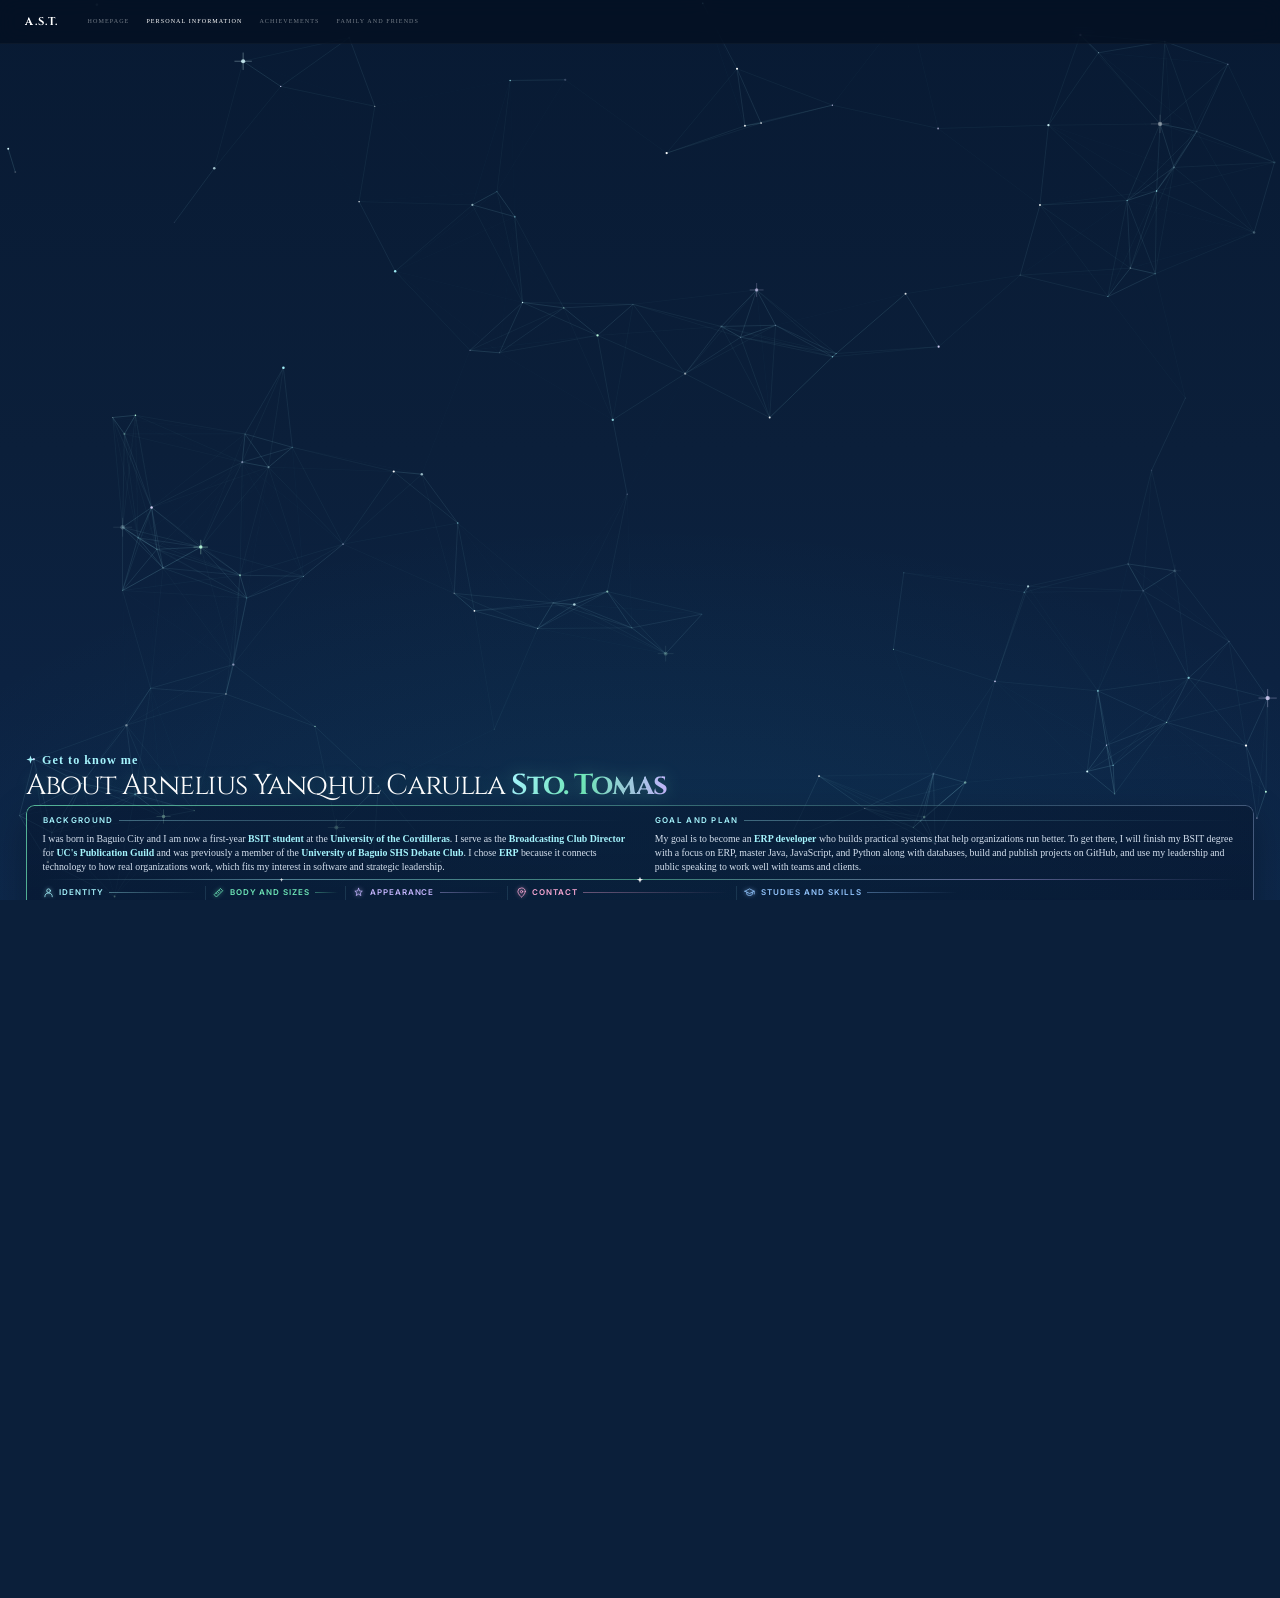
==== commit f760afc9: "Add files via upload" ====
--- a/about.html
+++ b/about.html
@@ -321,5 +321,6 @@
             if (!reduce) raf = requestAnimationFrame(loop);
         })();
     </script>
+    <script src="nextstar.js" defer></script>
 </body>
 </html>
--- a/styles.css
+++ b/styles.css
@@ -2852,16 +2852,10 @@
     body:not(.about-body):not(.ach-body):not(.fr-body) .portrait-stage {
         width: auto;
         height: 100%;
-        aspect-ratio: 798 / 1309;
+        aspect-ratio: 800 / 1403;
         overflow: visible;
     }
-    /* faint cyan light behind the photo to keep the site's glow */
-    body:not(.about-body):not(.ach-body):not(.fr-body) .portrait-stage::before {
-        inset: 10% -40% 6%;
-        border-radius: 50%;
-        background: radial-gradient(ellipse at 50% 48%, rgba(100, 220, 245, 0.22), transparent 70%);
-        filter: blur(40px);
-    }
+    body:not(.about-body):not(.ach-body):not(.fr-body) .portrait-stage::before { display: none; }
     body:not(.about-body):not(.ach-body):not(.fr-body) .portrait-frame {
         width: 100%;
         height: 100%;
@@ -3251,227 +3245,56 @@
    PERSONAL INFORMATION: aurora borealis + constellation edition
    Everything is scoped to body.pi-body so the other pages are untouched.
    ===================================================================== */
-@property --iris { syntax: '<percentage>'; inherits: false; initial-value: 0%; }
-
-:root { --intro: 0s; }
-
-body.pi-body { background: #010814; }
-
-/* ---- live sky ---- */
+body.pi-body { background: #0b1f3a; }
+
+/* ---- sky: the same blue as the homepage, with a little depth ---- */
 .pi-sky {
     position: fixed;
     inset: 0;
     z-index: 0;
     pointer-events: none;
     background:
-        radial-gradient(120% 70% at 50% 118%, rgba(52, 211, 153, 0.13), transparent 62%),
-        radial-gradient(80% 60% at 92% -6%, rgba(167, 139, 250, 0.14), transparent 62%),
-        radial-gradient(70% 50% at 6% 4%, rgba(34, 211, 238, 0.08), transparent 60%),
-        linear-gradient(180deg, #010814 0%, #04122a 50%, #0a2140 100%);
-}
-
-.pi-aurora {
+        radial-gradient(90% 60% at 50% 100%, rgba(34, 211, 238, 0.07), transparent 70%),
+        linear-gradient(180deg, #081a33 0%, #0b1f3a 50%, #0d2548 100%);
+}
+
+/* ---- aurora: soft flowing ribbons behind the content.
+   Only transforms are animated (no repaint, no JS), so it stays smooth. ---- */
+.pi-wave {
     position: fixed;
-    inset: 0;
+    left: 0;
+    right: 0;
+    top: 12vh;
+    height: 76vh;
     z-index: 0;
     overflow: hidden;
     pointer-events: none;
 }
-
-.pi-curtain {
+.pi-wave-layer {
     position: absolute;
-    left: -12%;
-    width: 124%;
-    top: var(--top);
-    height: var(--h);
-    background: linear-gradient(90deg, transparent 0%, var(--c1) 20%, var(--c2) 48%, var(--c3) 76%, transparent 100%);
-    -webkit-mask-image:
-        linear-gradient(to top, transparent 0%, #000 38%, #000 58%, transparent 100%),
-        repeating-linear-gradient(90deg, #000 0, rgba(0, 0, 0, 0.18) 1.4%, #000 3.1%, rgba(0, 0, 0, 0.5) 4.3%, #000 5.6%);
-    mask-image:
-        linear-gradient(to top, transparent 0%, #000 38%, #000 58%, transparent 100%),
-        repeating-linear-gradient(90deg, #000 0, rgba(0, 0, 0, 0.18) 1.4%, #000 3.1%, rgba(0, 0, 0, 0.5) 4.3%, #000 5.6%);
-    -webkit-mask-composite: source-in;
-    mask-composite: intersect;
-    filter: blur(14px) saturate(1.35);
-    mix-blend-mode: screen;
-    opacity: var(--o);
-    transform-origin: 50% 100%;
-    animation: pi-sway var(--dur) ease-in-out infinite alternate;
-}
-.pi-c1 { --top: 2%;  --h: 62%; --o: 0.62; --dur: 17s; --c1: rgba(16, 185, 129, 0.0); --c2: rgba(52, 211, 153, 0.95); --c3: rgba(34, 211, 238, 0.85); --sx: 6%;  --sk: -7deg; }
-.pi-c2 { --top: 12%; --h: 52%; --o: 0.46; --dur: 23s; --c1: rgba(167, 139, 250, 0.7); --c2: rgba(110, 231, 183, 0.8); --c3: rgba(56, 189, 248, 0.0); --sx: -7%; --sk: 8deg; animation-delay: -6s; }
-.pi-c3 { --top: 24%; --h: 46%; --o: 0.34; --dur: 29s; --c1: rgba(244, 114, 182, 0.0); --c2: rgba(192, 132, 252, 0.9); --c3: rgba(45, 212, 191, 0.75); --sx: 5%;  --sk: -4deg; animation-delay: -11s; }
-
-.pi-glow {
-    position: absolute;
-    left: 10%;
-    top: -22%;
-    width: 80%;
-    height: 70%;
-    background: radial-gradient(ellipse at 50% 50%, rgba(52, 211, 153, 0.16), rgba(34, 211, 238, 0.07) 45%, transparent 70%);
-    filter: blur(30px);
-    animation: pi-breathe 14s ease-in-out infinite alternate;
-}
-
-@keyframes pi-sway {
-    0%   { transform: translateX(calc(var(--sx) * -1)) skewX(var(--sk)) scaleY(0.88); }
-    100% { transform: translateX(var(--sx)) skewX(calc(var(--sk) * -1)) scaleY(1.12); }
-}
-@keyframes pi-breathe {
-    from { opacity: 0.55; transform: scale(0.96); }
-    to   { opacity: 1;    transform: scale(1.06); }
-}
+    inset: 0 auto 0 0;
+    width: 200%;
+    will-change: transform;
+    animation: pi-flow 70s linear infinite;
+}
+.pi-wave-layer svg {
+    display: block;
+    width: 100%;
+    height: 100%;
+    filter: blur(9px);
+}
+.pi-wl1 { opacity: 1; }
+.pi-wl2 { opacity: 0.95; top: 6%; animation: pi-flow-rev 105s linear infinite; }
+.pi-wl2 svg { animation: pi-bob 13s ease-in-out infinite alternate; }
+@keyframes pi-flow     { from { transform: translate3d(0, 0, 0); }    to { transform: translate3d(-50%, 0, 0); } }
+@keyframes pi-flow-rev { from { transform: translate3d(-50%, 0, 0); } to { transform: translate3d(0, 0, 0); } }
+@keyframes pi-bob      { from { transform: translate3d(0, -2vh, 0); } to { transform: translate3d(0, 2vh, 0); } }
 
 #pi-stars {
     position: fixed;
     inset: 0;
     z-index: 1;
     pointer-events: none;
-}
-
-/* ---- entrance for page content (waits for the intro through --intro) ---- */
-.pi-rise {
-    animation: pi-rise 1.1s cubic-bezier(0.16, 1, 0.3, 1) calc(var(--intro) + var(--i, 0) * 0.14s) both;
-}
-@keyframes pi-rise {
-    from { opacity: 0; transform: translateY(26px); filter: blur(6px); }
-    to   { opacity: 1; transform: none;             filter: blur(0); }
-}
-
-/* ---- intro overlay ---- */
-#pi-intro { display: none; }
-.pi-intro-on #pi-intro {
-    display: block;
-    position: fixed;
-    inset: 0;
-    z-index: 100;
-    overflow: hidden;
-    background: radial-gradient(ellipse at 50% 45%, #04132b 0%, #010814 70%);
-    -webkit-mask-image: radial-gradient(circle at 50% 46%, transparent calc(var(--iris) - 14%), #000 var(--iris));
-    mask-image: radial-gradient(circle at 50% 46%, transparent calc(var(--iris) - 14%), #000 var(--iris));
-    --iris: 0%;
-    animation: pi-iris 1.15s cubic-bezier(0.55, 0, 0.35, 1) 2.55s forwards;
-}
-@keyframes pi-iris {
-    from { --iris: 0%; opacity: 1; }
-    85%  { opacity: 1; }
-    to   { --iris: 150%; opacity: 0; }
-}
-.pi-intro-on #pi-intro.pi-skipping {
-    animation: pi-skip 0.5s ease forwards;
-}
-@keyframes pi-skip { to { opacity: 0; } }
-
-.pi-intro-dust {
-    position: absolute;
-    inset: 0;
-    background:
-        radial-gradient(1.5px 1.5px at 8% 18%, #fff, transparent), radial-gradient(1px 1px at 17% 64%, #d7faff, transparent),
-        radial-gradient(2px 2px at 26% 86%, #a5f3fc, transparent), radial-gradient(1px 1px at 33% 28%, #fff, transparent),
-        radial-gradient(1.5px 1.5px at 46% 92%, #d7faff, transparent), radial-gradient(1px 1px at 58% 14%, #fff, transparent),
-        radial-gradient(2px 2px at 69% 74%, #a5f3fc, transparent), radial-gradient(1px 1px at 81% 36%, #fff, transparent),
-        radial-gradient(1.5px 1.5px at 90% 88%, #d7faff, transparent), radial-gradient(1px 1px at 96% 52%, #fff, transparent),
-        radial-gradient(1px 1px at 4% 48%, #fff, transparent), radial-gradient(2px 2px at 12% 8%, #a5f3fc, transparent),
-        radial-gradient(1px 1px at 40% 8%, #d7faff, transparent), radial-gradient(1.5px 1.5px at 64% 6%, #fff, transparent),
-        radial-gradient(1px 1px at 76% 90%, #fff, transparent), radial-gradient(1.5px 1.5px at 86% 12%, #a5f3fc, transparent);
-    opacity: 0;
-    animation: pi-fade-in 1.1s ease 0.1s forwards, fr-twinkle 5s ease-in-out 1.2s infinite;
-}
-
-.pi-intro-aurora {
-    position: absolute;
-    inset: 0;
-    opacity: 0;
-    background:
-        radial-gradient(60% 40% at 50% 100%, rgba(52, 211, 153, 0.34), transparent 70%),
-        radial-gradient(45% 35% at 28% 92%, rgba(167, 139, 250, 0.3), transparent 70%),
-        radial-gradient(45% 35% at 74% 94%, rgba(34, 211, 238, 0.28), transparent 70%);
-    animation: pi-fade-in 0.9s ease 1.7s forwards;
-}
-@keyframes pi-fade-in { to { opacity: 1; } }
-
-.pi-shooting {
-    position: absolute;
-    top: 14%;
-    left: -10%;
-    width: calc(180 * var(--u, 1px));
-    height: 2px;
-    background: linear-gradient(90deg, transparent, rgba(215, 250, 255, 0.95));
-    border-radius: 2px;
-    filter: drop-shadow(0 0 6px #a5f3fc);
-    opacity: 0;
-    transform: rotate(18deg);
-    animation: pi-shoot 1.1s cubic-bezier(0.3, 0.1, 0.5, 1) 0.55s forwards;
-}
-@keyframes pi-shoot {
-    0%   { opacity: 0; transform: translate(0, 0) rotate(18deg); }
-    15%  { opacity: 1; }
-    100% { opacity: 0; transform: translate(130vw, 42vh) rotate(18deg); }
-}
-
-.pi-intro-svg {
-    position: absolute;
-    left: 50%;
-    top: 46%;
-    width: min(62vw, 120vh);
-    height: auto;
-    transform: translate(-50%, -50%);
-    overflow: visible;
-    animation: pi-letters-out 0.9s ease-in 2.6s forwards;
-}
-@keyframes pi-letters-out { to { opacity: 0; transform: translate(-50%, -50%) scale(1.35); } }
-
-.pi-ln {
-    fill: none;
-    stroke: #c9f6ff;
-    stroke-width: 2.2;
-    stroke-linecap: round;
-    stroke-linejoin: round;
-    stroke-dasharray: 1;
-    stroke-dashoffset: 1;
-    filter: drop-shadow(0 0 5px rgba(165, 243, 252, 0.8));
-    animation: pi-draw var(--t) cubic-bezier(0.4, 0, 0.2, 1) var(--d) forwards, pi-line-hue 1.6s ease 2.1s forwards;
-}
-@keyframes pi-draw { to { stroke-dashoffset: 0; } }
-@keyframes pi-line-hue { to { stroke: #86efac; filter: drop-shadow(0 0 9px rgba(110, 231, 183, 0.95)); } }
-
-.pi-dots circle {
-    fill: #ffffff;
-    opacity: 0;
-    transform-box: fill-box;
-    transform-origin: center;
-    filter: drop-shadow(0 0 6px #a5f3fc);
-    animation: pi-pop 0.55s cubic-bezier(0.2, 1.6, 0.4, 1) var(--d) forwards, pi-dot-pulse 1.1s ease-in-out 2.0s 1;
-}
-@keyframes pi-pop {
-    from { opacity: 0; transform: scale(0.1); }
-    to   { opacity: 1; transform: scale(1); }
-}
-@keyframes pi-dot-pulse {
-    50% { transform: scale(1.9); filter: drop-shadow(0 0 14px #6ee7b7); }
-}
-
-.pi-intro-caption {
-    position: absolute;
-    left: 0;
-    right: 0;
-    top: calc(46% + min(31vw, 60vh) * 0.62);
-    margin: 0;
-    text-align: center;
-    font-family: 'Cinzel', serif;
-    font-size: clamp(0.8rem, 1.1vw, 1.15rem);
-    letter-spacing: 0.5em;
-    text-transform: uppercase;
-    color: rgba(215, 250, 255, 0.75);
-    opacity: 0;
-    animation: pi-caption 1.7s ease 1.0s forwards;
-}
-@keyframes pi-caption {
-    0%   { opacity: 0; letter-spacing: 0.9em; }
-    35%  { opacity: 1; }
-    80%  { opacity: 1; }
-    100% { opacity: 0.0; letter-spacing: 0.5em; }
 }
 
 /* ---- layout and panel: desktop and laptop ---- */
@@ -3515,10 +3338,8 @@
         position: relative;
         padding: calc(28 * var(--u)) calc(32 * var(--u)) calc(30 * var(--u));
         border-radius: calc(16 * var(--u));
-        background: linear-gradient(180deg, rgba(5, 19, 42, 0.74), rgba(2, 10, 24, 0.82));
-        -webkit-backdrop-filter: blur(10px) saturate(1.15);
-        backdrop-filter: blur(10px) saturate(1.15);
-        box-shadow: 0 calc(24 * var(--u)) calc(70 * var(--u)) rgba(0, 0, 0, 0.4);
+        background: linear-gradient(180deg, rgba(6, 22, 46, 0.55), rgba(4, 14, 32, 0.66));
+        box-shadow: 0 calc(24 * var(--u)) calc(70 * var(--u)) rgba(0, 0, 0, 0.28);
     }
     .pi-panel::before {
         content: '';
@@ -3532,9 +3353,7 @@
         -webkit-mask-composite: xor;
         mask: linear-gradient(#000 0 0) content-box exclude, linear-gradient(#000 0 0);
         pointer-events: none;
-        animation: pi-border 14s linear infinite;
-    }
-    @keyframes pi-border { to { background-position: 220% 0; } }
+    }
 
     .pi-story {
         display: grid;
@@ -3763,12 +3582,549 @@
     .pi-socials svg { width: 1.2rem; height: 1.2rem; fill: currentColor; }
     .pi-socials svg rect, .pi-socials svg circle:not(.social-icon-dot), .pi-socials svg .mail-icon-line { fill: none; stroke: currentColor; stroke-width: 1.9; }
     .pi-quote { margin-top: 1.2rem; }
-    .pi-intro-svg { width: 88vw; }
-    .pi-curtain { filter: blur(10px) saturate(1.3); }
-}
-
-/* ---- reduced motion: no intro, still sky ---- */
+    .pi-wave { top: 8vh; height: 84vh; }
+    .pi-wave-layer { width: 300%; }
+    .pi-wave-layer svg { filter: blur(12px); }
+    @keyframes pi-flow     { from { transform: translate3d(0, 0, 0); }    to { transform: translate3d(-33.333%, 0, 0); } }
+}
+
+/* ---- reduced motion: still sky ---- */
 @media (prefers-reduced-motion: reduce) {
-    .pi-curtain, .pi-glow, .pi-panel::before, .pi-rise { animation: none !important; }
-    .pi-intro-on #pi-intro { display: none !important; }
-}
+    .pi-wave-layer, .pi-wl2 svg { animation: none !important; }
+}
+
+/* Homepage name: "Arnelius Yanqhul C." / "Sto. Tomas" on two lines on wide screens, so the longer name never runs into the portrait */
+@media (min-width: 1024px) {
+    .hero-left-content .profile-name {
+        white-space: nowrap;
+        line-height: 1.05;
+        margin-bottom: 1rem;
+    }
+}
+
+/* Short laptop windows (e.g. 1366x657 with browser bars): a slightly smaller name keeps everything on one screen */
+@media (min-width: 1024px) and (max-height: 700px) {
+    .hero-left-content .profile-name {
+        margin-bottom: 0.6rem;
+    }
+    .hero-left-content .profile-greeting {
+        margin-bottom: 0.35rem;
+    }
+    .hero-left-content .profile-description {
+        line-height: 1.5;
+    }
+}
+
+/* =====================================================================
+   HOMEPAGE SKY: faint drifting stars and a simple constellation behind the portrait.
+   Everything is visible immediately - there is no intro animation.
+   ===================================================================== */
+#hp-sky {
+    position: fixed;
+    inset: 0;
+    z-index: 0;
+    pointer-events: none;
+}
+#hp-const {
+    position: fixed;
+    inset: 0;
+    width: 100%;
+    height: 100%;
+    z-index: 3;               /* above the photo; stars are placed clear of the text and the figure */
+    pointer-events: none;
+    overflow: visible;
+}
+
+.hp-c-line {
+    stroke: rgba(165, 243, 252, 0.15);
+    stroke-width: 1;
+    stroke-linecap: round;
+}
+.hp-c-node .halo { opacity: 0.45; }
+.hp-c-node .core { fill: #d7faff; opacity: 0.8; }
+.hp-c-node .spark { stroke: rgba(215, 250, 255, 0.75); stroke-width: 0.9; stroke-linecap: round; fill: none; }
+@keyframes hp-breathe { from { opacity: 1; } to { opacity: 0.55; } }
+
+/* ring on the floor around the feet */
+.hp-c-ring-floor {
+    fill: none;
+    stroke: rgba(165, 243, 252, 0.5);
+    stroke-width: 1;
+}
+.hp-c-ring-inner {
+    stroke: rgba(165, 243, 252, 0.22);
+    stroke-dasharray: 2 7;
+    stroke-linecap: round;
+}
+
+/* small star ornament before the greeting */
+.profile-greeting::before {
+    content: '';
+    display: inline-block;
+    width: 0.8em;
+    height: 0.8em;
+    margin-right: 0.55em;
+    vertical-align: -0.04em;
+    background: #a5f3fc;
+    -webkit-mask: url("data:image/svg+xml,%3Csvg xmlns='http://www.w3.org/2000/svg' viewBox='0 0 24 24'%3E%3Cpath d='M12 1l2.6 8.4L23 12l-8.4 2.6L12 23l-2.6-8.4L1 12l8.4-2.6z'/%3E%3C/svg%3E") center / contain no-repeat;
+    mask: url("data:image/svg+xml,%3Csvg xmlns='http://www.w3.org/2000/svg' viewBox='0 0 24 24'%3E%3Cpath d='M12 1l2.6 8.4L23 12l-8.4 2.6L12 23l-2.6-8.4L1 12l8.4-2.6z'/%3E%3C/svg%3E") center / contain no-repeat;
+}
+
+@media (prefers-reduced-motion: reduce) {
+    .hp-c-node { animation: none; opacity: 1; }
+}
+
+/* Homepage: keep the intro paragraph at a comfortable width (3 lines) so the constellation has room beside the portrait */
+@media (min-width: 1024px) {
+    .hero-left-content .profile-description {
+        max-width: calc(1120 * var(--u, 1px));
+    }
+}
+
+/* Phones: the portrait sits in a round frame - show head and shoulders */
+@media (max-width: 768px) {
+    .profile-portrait {
+        object-position: center 4%;
+    }
+}
+
+/* =====================================================================
+   SHOOTING-STAR INTRO: the info pill and the social squares start blank.
+   A star draws each outline (see the script in index.html); once the loop
+   closes, the real border, fill and icons fade in.
+   ===================================================================== */
+#hp-trace {
+    position: fixed;
+    inset: 0;
+    z-index: 4;
+    pointer-events: none;
+}
+
+/* the info pill */
+.trace-on .student-badge:not(.traced) {
+    border-color: transparent;
+    background: transparent;
+}
+.trace-on .student-badge > * {
+    transition: opacity 0.7s ease, color 0.2s ease;
+}
+.trace-on .student-badge:not(.traced) > * {
+    opacity: 0;
+}
+.trace-on .student-badge.traced > :nth-child(2) { transition-delay: 0.08s, 0s; }
+.trace-on .student-badge.traced > :nth-child(3) { transition-delay: 0.16s, 0s; }
+.trace-on .student-badge.traced > :nth-child(4) { transition-delay: 0.24s, 0s; }
+.trace-on .student-badge.traced > :nth-child(5) { transition-delay: 0.32s, 0s; }
+.trace-on .student-badge.tr-fade {
+    transition: border-color 0.7s ease, background-color 0.7s ease;
+}
+
+/* the social squares */
+.trace-on .social-links a:not(.traced) {
+    border-color: transparent;
+    pointer-events: none;
+}
+.trace-on .social-links a svg {
+    transition: opacity 0.55s ease 0.1s, transform 0.55s cubic-bezier(0.2, 0.9, 0.3, 1.3) 0.1s;
+}
+.trace-on .social-links a:not(.traced) svg {
+    opacity: 0;
+    transform: scale(0.5);
+}
+.trace-on .social-links a.tr-fade {
+    transition: border-color 0.7s ease, color 0.2s ease, background-color 0.2s ease;
+}
+
+/* =====================================================================
+   ROTATING CONSTELLATIONS: each lights up star by star, joins its lines,
+   twinkles, then fades out while another appears elsewhere in the sky.
+   ===================================================================== */
+.hp-cn { opacity: 1; transition: opacity 2.4s ease; }
+.hp-cn.off { opacity: 0; }
+
+.hp-cn-line {
+    fill: none;
+    stroke: rgba(165, 243, 252, 0.24);
+    stroke-width: 1;
+    stroke-linecap: round;
+    stroke-dasharray: 1;
+    stroke-dashoffset: 1;
+    opacity: 0;
+}
+.hp-cn.on .hp-cn-line {
+    stroke-dashoffset: 0;
+    opacity: 1;
+    transition: stroke-dashoffset 0.8s ease-out var(--d, 0s), opacity 0s linear var(--d, 0s);
+}
+
+.hp-cn-star {
+    opacity: 0;
+    transform: scale(0.3);
+}
+.hp-cn.on .hp-cn-star {
+    opacity: 1;
+    transform: scale(1);
+    transition: opacity 0.9s ease var(--d, 0s), transform 1.2s cubic-bezier(0.2, 0.9, 0.3, 1.4) var(--d, 0s);
+}
+.hp-cn.on .hp-cn-star .core {
+    animation: hp-twinkle 3.2s ease-in-out infinite alternate;
+    animation-delay: calc(var(--i, 0) * -0.7s);
+}
+@keyframes hp-twinkle {
+    from { opacity: 0.55; }
+    to { opacity: 1; }
+}
+
+@media (prefers-reduced-motion: reduce) {
+    .hp-cn, .hp-cn *, .hp-cn.on * { transition: none !important; animation: none !important; }
+    .hp-cn-line { stroke-dashoffset: 0; opacity: 1; }
+    .hp-cn-star { opacity: 1; transform: none; }
+}
+
+/* =====================================================================
+   CARTOON POP-IN (homepage): the page elements pop in one by one, fast,
+   with a little squash-and-stretch. The info pill and the social squares
+   are drawn by the shooting stars instead, and "boing" when they complete.
+   ===================================================================== */
+@keyframes pop-in {
+    0%   { opacity: 0; transform: scale(0.15) rotate(-7deg); }
+    45%  { opacity: 1; transform: scale(1.14, 0.9) rotate(2deg); }
+    70%  { transform: scale(0.95, 1.06) rotate(-1deg); }
+    100% { opacity: 1; transform: none; }
+}
+@keyframes pop-soft {
+    0%   { opacity: 0; transform: scale(0.6) translateY(14px); }
+    50%  { opacity: 1; transform: scale(1.05, 0.97); }
+    75%  { transform: scale(0.99, 1.02); }
+    100% { opacity: 1; transform: none; }
+}
+@keyframes pop-boing {
+    0%   { transform: scale(1); }
+    40%  { transform: scale(1.1, 0.92); }
+    70%  { transform: scale(0.97, 1.04); }
+    100% { transform: none; }
+}
+
+/* hidden until the page has been measured, then they pop (backwards fill: no leftover transform afterwards) */
+.pop-on:not(.pop-go) :is(.nav-logo, .nav-links a, .profile-greeting, .profile-name, .profile-role, .profile-description, .portrait-column, .next-page-link) {
+    opacity: 0;
+}
+.pop-on.pop-go :is(.nav-logo, .nav-links a, .profile-greeting, .profile-role, .portrait-column, .next-page-link) {
+    animation: pop-in 0.42s cubic-bezier(0.3, 1.2, 0.5, 1) var(--pd, 0s) backwards;
+}
+/* the big text blocks get a gentler pop so they do not swing wide */
+.pop-on.pop-go :is(.profile-name, .profile-description) {
+    animation: pop-soft 0.42s cubic-bezier(0.3, 1.2, 0.5, 1) var(--pd, 0s) backwards;
+}
+
+.pop-on.pop-go .nav-logo                     { --pd: 0s; }
+.pop-on.pop-go .nav-links a:nth-child(1)     { --pd: 0.07s; }
+.pop-on.pop-go .nav-links a:nth-child(2)     { --pd: 0.13s; }
+.pop-on.pop-go .nav-links a:nth-child(3)     { --pd: 0.19s; }
+.pop-on.pop-go .nav-links a:nth-child(4)     { --pd: 0.25s; }
+.pop-on.pop-go .profile-greeting             { --pd: 0.32s; }
+.pop-on.pop-go .profile-name                 { --pd: 0.42s; }
+.pop-on.pop-go .portrait-column              { --pd: 0.52s; }
+.pop-on.pop-go .profile-role                 { --pd: 0.82s; }
+.pop-on.pop-go .profile-description          { --pd: 0.92s; }
+.pop-on.pop-go .next-page-link               { --pd: 1.15s; }
+
+/* where each one pops from */
+.pop-on.pop-go :is(.profile-greeting, .profile-name, .profile-role, .profile-description) { transform-origin: 12% 60%; }
+.pop-on.pop-go .portrait-column { transform-origin: 50% 100%; }
+.pop-on.pop-go .next-page-link { transform-origin: 100% 50%; }
+@media (max-width: 768px) {
+    .pop-on.pop-go :is(.profile-greeting, .profile-name, .profile-role, .profile-description) { transform-origin: 50% 60%; }
+}
+
+/* the pill and the squares "boing" as their outline closes */
+.trace-on .student-badge.tr-fade { animation: pop-soft 0.45s cubic-bezier(0.3, 1.2, 0.5, 1) backwards; }
+.trace-on .social-links a.tr-fade { animation: pop-boing 0.42s cubic-bezier(0.3, 1.2, 0.5, 1); }
+
+/* Personal Information: favorites column, text social handles (no quote, no scrolling on laptop) */
+@media (min-width: 769px) {
+    body.pi-body .pi-chart { grid-template-columns: 0.88fr 0.76fr 0.88fr 1.24fr 1.2fr 1.52fr; }
+    body.pi-body .pi-group h2 { white-space: nowrap; letter-spacing: 0.12em; }
+    body.pi-body .pi-group { padding: 0 calc(14 * var(--u)); }
+    body.pi-body .pi-group:first-child { padding-left: 0; }
+    body.pi-body .pi-group:last-child { padding-right: 0; }
+    body.pi-body .pi-field dd.pi-social-text { font-size: calc(17.5 * var(--u)); line-height: 1.3; }
+    body.pi-body .pi-social-text b { font-weight: 600; color: rgba(var(--acc), 0.95); }
+}
+
+@media (min-width: 769px) {
+    body.pi-body { --u: min(0.0425vw, 0.078vh); }
+    body.pi-body .pi-bottom {
+        grid-column: 1 / -1;
+        display: grid;
+        grid-template-columns: 2.1fr 1fr;
+        margin-top: calc(14 * var(--u));
+    }
+    body.pi-body .pi-bottom .pi-group {
+        padding: calc(14 * var(--u)) 0 0;
+        border-left: 0;
+        border-top: 1px solid rgba(var(--acc), 0.2);
+    }
+    body.pi-body .pi-bottom .pi-group.pi-daily {
+        padding-left: calc(24 * var(--u));
+        border-left: 1px solid rgba(165, 243, 252, 0.11);
+    }
+    body.pi-body .pi-bottom .pi-group h2 { margin-bottom: calc(10 * var(--u)); }
+    body.pi-body .pi-favs dl {
+        display: grid;
+        grid-template-rows: repeat(4, auto);
+        grid-template-columns: 1fr 1.35fr 0.9fr 1fr;
+        grid-auto-flow: column;
+        column-gap: calc(24 * var(--u));
+    }
+    body.pi-body .pi-daily dl {
+        display: grid;
+        grid-template-rows: repeat(3, auto);
+        grid-template-columns: 1fr 1fr;
+        grid-auto-flow: column;
+        column-gap: calc(24 * var(--u));
+    }
+    body.pi-body .pi-daily .pi-field:last-child { grid-row: 4; grid-column: 1 / -1; }
+    body.pi-body .pi-bottom .pi-field { padding-bottom: calc(9 * var(--u)); }
+    body.pi-body .pi-favs .pi-field:nth-child(4n)::after { display: none; }
+    body.pi-body .pi-daily .pi-field:nth-child(3n)::after,
+    body.pi-body .pi-daily .pi-field:last-child::after { display: none; }
+}
+
+/* Personal Information: tighter vertical rhythm so the extra fields still fit without scrolling */
+@media (min-width: 769px) {
+    body.pi-body { --u: min(0.0415vw, 0.0755vh); }
+    body.pi-body .pi-panel { padding: calc(22 * var(--u)) calc(32 * var(--u)) calc(22 * var(--u)); }
+    body.pi-body .pi-rule { margin: calc(14 * var(--u)) 0 calc(14 * var(--u)); }
+    body.pi-body .pi-content .profile-name { margin-bottom: calc(8 * var(--u)); }
+    body.pi-body .pi-group h2 { margin-bottom: calc(10 * var(--u)); }
+    body.pi-body .pi-field { padding-bottom: calc(8 * var(--u)); }
+    body.pi-body .pi-bottom { margin-top: calc(8 * var(--u)); }
+    body.pi-body .pi-bottom .pi-field { padding-bottom: calc(6 * var(--u)); }
+}
+
+/* Personal Information: Most Prized Possession, Collectible and Most Memorable Event sit in a fifth Favorites row, below the existing columns */
+@media (min-width: 769px) {
+    body.pi-body .pi-favs .pi-field:nth-child(16) { grid-row: 5; grid-column: 1; }
+    body.pi-body .pi-favs .pi-field:nth-child(17) { grid-row: 5; grid-column: 2; }
+    body.pi-body .pi-favs .pi-field:nth-child(18) { grid-row: 5; grid-column: 3 / 5; }
+    body.pi-body .pi-favs .pi-field:nth-child(4n)::after { display: block; }
+    body.pi-body .pi-favs .pi-field:nth-child(15)::after,
+    body.pi-body .pi-favs .pi-field:nth-child(16)::after,
+    body.pi-body .pi-favs .pi-field:nth-child(17)::after { display: none; }
+
+    /* slightly tighter vertical rhythm to make room for that fifth row without scrolling */
+    body.pi-body .pi-panel { padding-top: calc(18 * var(--u)); padding-bottom: calc(18 * var(--u)); }
+    body.pi-body .pi-rule { margin: calc(11 * var(--u)) 0; }
+    body.pi-body .pi-content .profile-name { margin-bottom: calc(6 * var(--u)); }
+    body.pi-body .pi-group h2,
+    body.pi-body .pi-bottom .pi-group h2 { margin-bottom: calc(8 * var(--u)); }
+    body.pi-body .pi-field { padding-bottom: calc(5.5 * var(--u)); }
+    body.pi-body .pi-field:last-child { padding-bottom: 0; }
+    body.pi-body .pi-bottom { margin-top: calc(4 * var(--u)); }
+    body.pi-body .pi-bottom .pi-group { padding-top: calc(11 * var(--u)); }
+    body.pi-body .pi-bottom .pi-field { padding-bottom: calc(5 * var(--u)); }
+}
+
+/* Personal Information: MBTI, Clubs and Dreams (stacked under Appearance), OS Preference, and the quote below the panel */
+@media (min-width: 769px) {
+    body.pi-body .pi-stack {
+        min-width: 0;
+        padding: 0 calc(14 * var(--u));
+        border-left: 1px solid rgba(165, 243, 252, 0.11);
+    }
+    body.pi-body .pi-stack .pi-group { padding: 0; border-left: 0; }
+    body.pi-body .pi-stack .pi-dreams {
+        margin-top: calc(10 * var(--u));
+        padding-top: calc(11 * var(--u));
+        border-top: 1px solid rgba(var(--acc), 0.2);
+    }
+    body.pi-body .pi-field dd.pi-small { font-size: calc(17.5 * var(--u)); line-height: 1.3; }
+
+    /* Daily Life and Tech: OS Preference sits under the left column, PC specs on the last row */
+    body.pi-body .pi-daily .pi-field:nth-child(7) { grid-row: 4; grid-column: 1; }
+    body.pi-body .pi-daily .pi-field:last-child { grid-row: 5; grid-column: 1 / -1; }
+    body.pi-body .pi-daily .pi-field:nth-child(3)::after { display: block; }
+    body.pi-body .pi-daily .pi-field:nth-child(7)::after { display: none; }
+
+    /* Quote: bottom left, outside the panel, level with the Home / Next buttons */
+    body.pi-body main.pi-page > .pi-quote {
+        position: absolute;
+        left: calc(32 * var(--u));
+        bottom: calc(8 * var(--u));
+        max-width: calc(100% - 420 * var(--u));
+        margin: 0;
+        z-index: 5;
+    }
+}
+@media (max-width: 768px) {
+    .pi-stack { display: grid; gap: 1.3rem; }
+}
+
+/* =====================================================================
+   NEXT / HOME BUTTONS: on hover a shooting star circles the box edges, endlessly (see nextstar.js)
+   ===================================================================== */
+.next-page-link > svg.nsl-star {
+    position: absolute;
+    display: block;
+    margin: 0;
+    overflow: visible;
+    opacity: 0;
+    pointer-events: none;
+    transition: opacity 0.25s ease;
+    filter: drop-shadow(0 0 3px rgba(165, 243, 252, 0.95)) drop-shadow(0 0 8px rgba(165, 243, 252, 0.55));
+}
+.next-page-link:hover > svg.nsl-star,
+.next-page-link:focus-visible > svg.nsl-star { opacity: 1; }
+.nsl-star rect {
+    fill: none;
+    stroke: #ffffff;
+    stroke-linecap: round;
+    stroke-dasharray: var(--l) var(--g);
+    animation: nsl-run 1.8s linear infinite;
+    animation-play-state: paused;
+}
+.next-page-link:hover .nsl-star rect,
+.next-page-link:focus-visible .nsl-star rect { animation-play-state: running; }
+.nsl-star .nsl-t1   { --l: 34; --g: 66; --e: -66; stroke: #a5f3fc; stroke-width: 1.3px; stroke-opacity: 0.28; }
+.nsl-star .nsl-t2   { --l: 20; --g: 80; --e: -80; stroke: #c9f8ff; stroke-width: 1.6px; stroke-opacity: 0.5; }
+.nsl-star .nsl-t3   { --l: 9;  --g: 91; --e: -91; stroke: #e6fcff; stroke-width: 2px;   stroke-opacity: 0.8; }
+.nsl-star .nsl-head { --l: 1.3; --g: 98.7; --e: -98.7; stroke: #ffffff; stroke-width: 3.4px; }
+@keyframes nsl-run {
+    from { stroke-dashoffset: var(--l); }
+    to   { stroke-dashoffset: var(--e); }
+}
+@media (prefers-reduced-motion: reduce) {
+    .next-page-link > svg.nsl-star { display: none; }
+}
+
+/* =====================================================================
+   HOMEPAGE GREETING STAR: after the greeting pops in, the star ignites like a burning star (white-hot flare,
+   orange flames, a few embers) and then cools down to its usual cyan.
+   ===================================================================== */
+.profile-greeting:has(.burn-star)::before { display: none; }
+.burn-star {
+    position: relative;
+    display: inline-block;
+    width: 0.8em;
+    height: 0.8em;
+    margin-right: 0.55em;
+    vertical-align: -0.04em;
+}
+.burn-star::before,
+.burn-star::after {
+    content: '';
+    position: absolute;
+}
+.burn-star::before {
+    inset: 0;
+    background: #a5f3fc;
+    -webkit-mask: url("data:image/svg+xml,%3Csvg xmlns='http://www.w3.org/2000/svg' viewBox='0 0 24 24'%3E%3Cpath d='M12 1l2.6 8.4L23 12l-8.4 2.6L12 23l-2.6-8.4L1 12l8.4-2.6z'/%3E%3C/svg%3E") center / contain no-repeat;
+    mask: url("data:image/svg+xml,%3Csvg xmlns='http://www.w3.org/2000/svg' viewBox='0 0 24 24'%3E%3Cpath d='M12 1l2.6 8.4L23 12l-8.4 2.6L12 23l-2.6-8.4L1 12l8.4-2.6z'/%3E%3C/svg%3E") center / contain no-repeat;
+}
+/* the glow of the flames around the star */
+.burn-star::after {
+    inset: -95%;
+    border-radius: 50%;
+    background: radial-gradient(circle, rgba(255, 244, 214, 0.95) 0 14%, rgba(255, 176, 72, 0.7) 32%, rgba(255, 96, 28, 0.38) 52%, rgba(255, 70, 20, 0) 70%);
+    opacity: 0;
+    pointer-events: none;
+}
+.burn-star i {
+    position: absolute;
+    left: 50%;
+    top: 50%;
+    width: 0.2em;
+    height: 0.2em;
+    margin: -0.1em 0 0 -0.1em;
+    border-radius: 50%;
+    background: #ffb347;
+    box-shadow: 0 0 0.35em 0.08em rgba(255, 150, 50, 0.9);
+    opacity: 0;
+    pointer-events: none;
+}
+.burn-star i:nth-child(1) { --dx: -1.5em; --dy: -1.9em; --ed: 0.95s; }
+.burn-star i:nth-child(2) { --dx: 1.2em;  --dy: -2.3em; --ed: 1.05s; }
+.burn-star i:nth-child(3) { --dx: 2em;    --dy: -1em;   --ed: 0.9s; }
+.burn-star i:nth-child(4) { --dx: -2em;   --dy: -0.7em; --ed: 1s; }
+.burn-star i:nth-child(5) { --dx: 0.2em;  --dy: -2.7em; --ed: 1.1s; }
+
+.pop-on.pop-go .burn-star::before { animation: burn-star 1.9s ease-out 0.78s backwards; }
+.pop-on.pop-go .burn-star::after  { animation: burn-glow 1.9s ease-out 0.78s backwards; }
+.pop-on.pop-go .burn-star i       { animation: burn-ember var(--ed) ease-out 0.95s backwards; }
+
+@keyframes burn-star {
+    0%   { transform: scale(0) rotate(-120deg); background: #ffffff; }
+    16%  { transform: scale(2.1) rotate(10deg);  background: #ffffff; }
+    30%  { transform: scale(1.35) rotate(-6deg); background: #ffe08a; }
+    42%  { transform: scale(1.7) rotate(6deg);   background: #ffb04a; }
+    54%  { transform: scale(1.2) rotate(-4deg);  background: #ff8a3c; }
+    66%  { transform: scale(1.5) rotate(3deg);   background: #ffc36a; }
+    80%  { transform: scale(1.1) rotate(0);      background: #ffe9b8; }
+    100% { transform: scale(1) rotate(0);        background: #a5f3fc; }
+}
+@keyframes burn-glow {
+    0%   { opacity: 0; transform: scale(0.2); }
+    16%  { opacity: 1; transform: scale(1.35); }
+    30%  { opacity: 0.7; transform: scale(0.95); }
+    42%  { opacity: 1; transform: scale(1.25); }
+    54%  { opacity: 0.6; transform: scale(0.9); }
+    66%  { opacity: 0.85; transform: scale(1.1); }
+    82%  { opacity: 0.3; transform: scale(0.8); }
+    100% { opacity: 0; transform: scale(0.6); }
+}
+@keyframes burn-ember {
+    0%   { opacity: 0; transform: translate(0, 0) scale(0.3); }
+    12%  { opacity: 1; }
+    100% { opacity: 0; transform: translate(var(--dx), var(--dy)) scale(0.1); }
+}
+@media (prefers-reduced-motion: reduce) {
+    .burn-star::before, .burn-star::after, .burn-star i { animation: none !important; }
+}
+
+/* =====================================================================
+   PERSONAL INFORMATION INTRO (laptops and desktops; the background is left alone)
+   The panel and its contents stay hidden until the shooting stars have drawn them (see the script in personal.html).
+   ===================================================================== */
+#pi-trace {
+    position: fixed;
+    inset: 0;
+    z-index: 8;
+    pointer-events: none;
+}
+@keyframes pi-pop {
+    0%   { opacity: 0; transform: translateX(-8px) scale(0.78); }
+    55%  { opacity: 1; transform: scale(1.06); }
+    100% { opacity: 1; transform: none; }
+}
+@keyframes pi-star {
+    0%   { opacity: 0; transform: scale(0) rotate(-100deg); }
+    60%  { opacity: 1; transform: scale(1.8) rotate(15deg); }
+    100% { opacity: 1; transform: none; }
+}
+@keyframes pi-seg {
+    from { transform: scaleY(0); }
+    to   { transform: scaleY(1); }
+}
+@media (min-width: 769px) {
+    html.pi-intro .pi-panel { opacity: 0; transition: opacity 0.45s ease; }
+    html.pi-intro .pi-panel.traced { opacity: 1; }
+
+    html.pi-intro .pi-story article:not(.pi-in),
+    html.pi-intro .pi-group h2:not(.pi-in),
+    html.pi-intro .pi-quote:not(.pi-in),
+    html.pi-intro .pi-field:not(.pi-in) > * { opacity: 0; }
+
+    html.pi-intro .pi-story article.pi-in,
+    html.pi-intro .pi-group h2.pi-in,
+    html.pi-intro .pi-quote.pi-in { animation: pop-soft 0.42s cubic-bezier(0.3, 1.2, 0.5, 1) backwards; transform-origin: 0 50%; }
+
+    html.pi-intro .pi-field > * { transform-origin: 0 50%; }
+    html.pi-intro .pi-field.pi-in > * { animation: pi-pop 0.4s cubic-bezier(0.3, 1.2, 0.5, 1) backwards; }
+
+    /* the bullet star lights up when the traveling star reaches it, and the line to the next bullet is drawn as the star leaves */
+    html.pi-intro .pi-field:not(.pi-in)::before { opacity: 0; transform: scale(0); }
+    html.pi-intro .pi-field.pi-in::before { animation: pi-star 0.45s cubic-bezier(0.3, 1.4, 0.5, 1) backwards; }
+    html.pi-intro .pi-field::after { transform: scaleY(0); transform-origin: 50% 0; }
+    html.pi-intro .pi-field.pi-seg::after { animation: pi-seg var(--sd, 90ms) linear forwards; }
+}
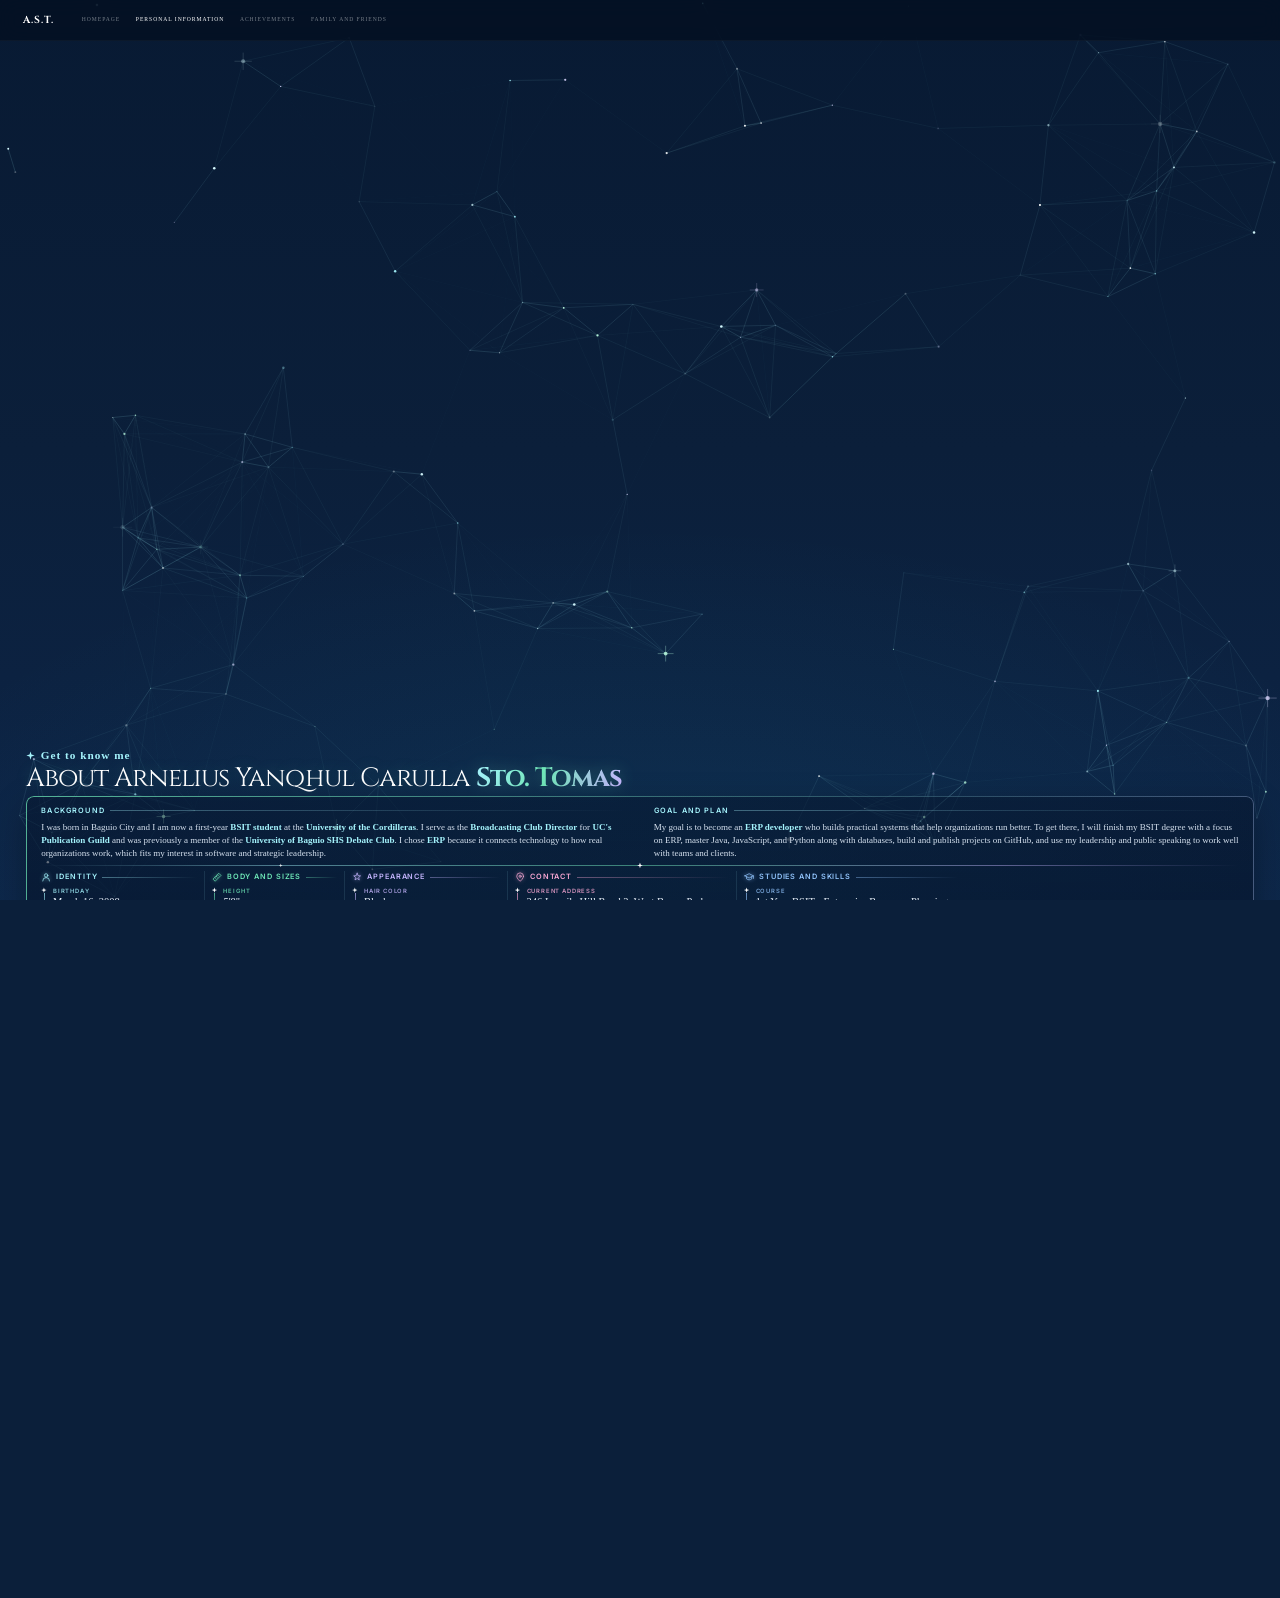
==== commit 5d901c53: "Add files via upload" ====
--- a/about.html
+++ b/about.html
@@ -322,5 +322,6 @@
         })();
     </script>
     <script src="nextstar.js" defer></script>
+    <script src="cursor-star.js" defer></script>
 </body>
 </html>
--- a/styles.css
+++ b/styles.css
@@ -1609,7 +1609,8 @@
     position: absolute;
     inset: 0;
     transform-style: preserve-3d;
-    transition: transform 0.95s cubic-bezier(0.45, 0.05, 0.2, 1) calc(var(--i) * 0.09s);
+    transition: transform 0.6s cubic-bezier(0.45, 0.05, 0.2, 1) calc(var(--i) * 0.05s);
+    will-change: transform;
 }
 
 .tarot.is-flipped .tarot-flip { transform: rotateY(180deg); }
@@ -1740,7 +1741,6 @@
     stroke-linecap: round;
     stroke-dasharray: 1;
     stroke-dashoffset: 0;
-    filter: drop-shadow(0 0 2px rgba(var(--acc-rgb), 0.9));
 }
 .c-halo { fill: rgba(var(--acc-rgb), 0.22); }
 .c-core { fill: #ffffff; }
@@ -1760,7 +1760,7 @@
         radial-gradient(1.4px 1.4px at 78% 78%, rgba(255, 255, 255, 0.8), transparent),
         radial-gradient(1px 1px at 20% 92%, rgba(215, 250, 255, 0.8), transparent),
         radial-gradient(ellipse 90% 40% at 50% 0%, rgba(var(--acc-rgb), 0.12), transparent 75%),
-        linear-gradient(180deg, #0b1e3a 0%, #071428 60%, #050e1e 100%);
+        linear-gradient(180deg, rgba(11, 30, 58, 0.96) 0%, rgba(7, 20, 40, 0.97) 60%, rgba(5, 14, 30, 0.98) 100%);
 }
 
 /* the awards photo: its own window under the text, shown at full strength */
@@ -1980,22 +1980,17 @@
 @media (prefers-reduced-motion: no-preference) {
     @media (min-width: 769px) {
         .tarot-fly {
-            animation: tarot-fly 0.85s cubic-bezier(0.16, 0.84, 0.3, 1) calc(0.1s + var(--i) * 0.18s) backwards;
-        }
-        .tarot-front {
-            animation: tarot-land 0.9s ease-out calc(0.1s + var(--i) * 0.18s + 0.6s) backwards;
+            animation: tarot-fly 0.5s cubic-bezier(0.16, 0.84, 0.3, 1) calc(0.05s + var(--i) * 0.08s) backwards;
+            will-change: transform, opacity;
         }
         .c-line {
-            animation: c-draw 0.45s ease-out calc(0.1s + var(--i) * 0.18s + 0.55s + var(--d) * 0.015s) backwards;
+            animation: c-draw 0.3s ease-out calc(0.05s + var(--i) * 0.08s + 0.28s + var(--d) * 0.01s) backwards;
         }
         .c-star {
-            animation:
-                c-pop 0.35s cubic-bezier(0.2, 1.4, 0.4, 1) calc(0.1s + var(--i) * 0.18s + 0.5s + var(--d) * 0.012s) backwards,
-                c-twinkle var(--t) ease-in-out calc(2.2s + var(--d) * 0.1s) infinite;
+            animation: c-pop 0.25s cubic-bezier(0.2, 1.4, 0.4, 1) calc(0.05s + var(--i) * 0.08s + 0.25s + var(--d) * 0.008s) backwards;
             transform-box: fill-box;
             transform-origin: center;
         }
-        .c-dust { animation: c-twinkle var(--t) ease-in-out infinite; }
     }
 }
 
@@ -2094,14 +2089,16 @@
 
     /* back */
     body.about-body .ach-card {
-        gap: calc(10 * var(--u));
-        padding: calc(26 * var(--u)) calc(28 * var(--u)) calc(22 * var(--u));
-    }
-
-    .ach-card::before { min-height: calc(60 * var(--u)); margin-top: calc(4 * var(--u)); border-radius: calc(9 * var(--u)); }
+        gap: calc(8 * var(--u));
+        padding: calc(20 * var(--u)) calc(28 * var(--u)) calc(16 * var(--u));
+    }
+
+    /* every photo window is the same size; the View photo pill sits on its lower left corner */
+    .ach-card::before { flex: none; height: calc(var(--ph, 200) * var(--u)); min-height: 0; margin-top: auto; border-radius: calc(9 * var(--u)); }
+    .ach-photo-btn { margin: calc(-42 * var(--u)) 0 calc(6 * var(--u)) calc(10 * var(--u)); position: relative; z-index: 2; }
     .t-ghost { top: calc(16 * var(--u)); right: calc(16 * var(--u)); width: calc(112 * var(--u)); height: calc(112 * var(--u)); }
 
-    .ach-head { gap: calc(14 * var(--u)); padding-bottom: calc(12 * var(--u)); }
+    .ach-head { gap: calc(14 * var(--u)); padding-bottom: calc(8 * var(--u)); }
     .ach-head > div:not(.ach-badge) { padding-right: calc(62 * var(--u)); }
     .ach-head h2 { font-size: calc(31 * var(--u)); }
     .ach-meta { margin-top: calc(3 * var(--u)); font-size: calc(15.5 * var(--u)); }
@@ -2114,9 +2111,10 @@
     }
 
     .ach-list li {
-        padding-left: calc(21 * var(--u));
-        margin-bottom: calc(5 * var(--u));
-        font-size: calc(17 * var(--u));
+        padding-left: calc(19 * var(--u));
+        margin-bottom: calc(4 * var(--u));
+        font-size: calc(15 * var(--u));
+        line-height: 1.24;
     }
     .ach-list li:not(.ach-group)::before { width: calc(9 * var(--u)); height: calc(9 * var(--u)); }
     .ach-list li:not(.ach-group):has(+ li:not(.ach-group))::after {
@@ -2126,8 +2124,8 @@
     }
     .ach-list li.ach-group {
         gap: calc(8 * var(--u));
-        margin: calc(10 * var(--u)) 0 calc(5 * var(--u));
-        font-size: calc(11.5 * var(--u));
+        margin: calc(8 * var(--u)) 0 calc(4 * var(--u));
+        font-size: calc(11 * var(--u));
     }
     .ach-list li.ach-group:first-child { margin-top: 0; }
     .ach-list li.ach-group::before { width: calc(14 * var(--u)); }
@@ -2139,7 +2137,7 @@
     }
     .ach-photo-btn svg { width: calc(15 * var(--u)); height: calc(15 * var(--u)); }
 
-    .ach-contact { padding-top: calc(8 * var(--u)); font-size: calc(14 * var(--u)); }
+    .ach-contact { padding-top: calc(8 * var(--u)); font-size: calc(13 * var(--u)); min-height: calc(51.5 * var(--u)); }   /* room for 3 lines on every card, so the photos line up */
 }
 
 
@@ -2747,7 +2745,7 @@
 .fr-photo img.fit-wide { position: relative; object-fit: contain; }
 
 /* ---- opening animation: the case starts closed (cover lying over the disc side) and the cover swings open on its spine like a book ---- */
-.fr-case { perspective: calc(1500 * var(--k)); transition: translate 1.3s cubic-bezier(0.45, 0, 0.2, 1), filter 0.6s ease; }
+.fr-case { perspective: calc(1500 * var(--k)); transition: translate 0.8s cubic-bezier(0.45, 0, 0.2, 1), filter 0.6s ease; }
 .fr-card:not(.is-open) .fr-case {
     translate: calc(-155 * var(--k)) 0;
     filter: drop-shadow(0 0 calc(12 * var(--k)) rgba(125, 219, 234, 0.35));
@@ -2764,7 +2762,7 @@
     transform-style: preserve-3d;
     transform-origin: 100% 50%;
     transform: translateX(0) rotateY(0deg);
-    transition: transform 1.3s cubic-bezier(0.45, 0, 0.2, 1);
+    transition: transform 0.8s cubic-bezier(0.45, 0, 0.2, 1);
 }
 .fr-half.fr-cover::after { display: none; }
 .fr-card:not(.is-open) .fr-half.fr-cover { transform: translateX(calc(20 * var(--k))) rotateY(180deg); }
@@ -2781,17 +2779,17 @@
 .fr-back { transform: rotateY(180deg); }
 
 /* disc side and spine appear as the cover lifts off them */
-.fr-tray, .fr-hinge { z-index: 1; transition: opacity 0.5s ease 0.5s; }
+.fr-tray, .fr-hinge { z-index: 1; transition: opacity 0.3s ease 0.3s; }
 .fr-card:not(.is-open) .fr-tray,
 .fr-card:not(.is-open) .fr-hinge { opacity: 0; transition: opacity 0.2s ease 0s; }
 
 /* circuit lines keep touching the case while it is closed and centred */
-.fr-card::before { transition: width 1.3s cubic-bezier(0.45, 0, 0.2, 1), left 1.3s cubic-bezier(0.45, 0, 0.2, 1), right 1.3s cubic-bezier(0.45, 0, 0.2, 1); }
+.fr-card::before { transition: width 0.8s cubic-bezier(0.45, 0, 0.2, 1), left 0.8s cubic-bezier(0.45, 0, 0.2, 1), right 0.8s cubic-bezier(0.45, 0, 0.2, 1); }
 .fr-card.is-left:not(.is-open)::before { left: calc(100% - 155 * var(--k)); width: calc(205 * var(--k)); }
 .fr-card.is-right:not(.is-open)::before { right: calc(100% - 155 * var(--k)); width: calc(205 * var(--k)); }
 
 /* emblem badge stays centred over the cover while the case is closed */
-.fr-badge { transition: translate 1.3s cubic-bezier(0.45, 0, 0.2, 1); }
+.fr-badge { transition: translate 0.8s cubic-bezier(0.45, 0, 0.2, 1); }
 .fr-card:not(.is-open) .fr-badge { translate: calc(-50% + 155 * var(--k)) 0; }
 
 /* discs spin once the case is open */
@@ -2979,17 +2977,17 @@
    turns into a heart, and the heart's beat draws the circuit outward like
    a constellation: lines -> cases (discs sweep in) -> loops -> emblems.
    All timings come from the variables below, so the whole intro can be
-   sped up or slowed down in one place. (JS opens the cases at ~2.75 s.)
+   sped up or slowed down in one place. (JS opens the cases at ~1.35 s.)
    ============================================================ */
 .fr-stage {
-    --t-star: 0.25s;                              /* star leaves the sky */
-    --t-hit: calc(var(--t-star) + 0.7s);          /* star hits the centre circle */
-    --t-beat: calc(var(--t-hit) + 0.45s);         /* first heartbeat starts the lines */
-    --t-stub: calc(var(--t-beat) + 0.6s);         /* lines reach the cases */
-    --t-case: calc(var(--t-stub) + 0.3s);         /* cases appear */
-    --t-loop: calc(var(--t-case) + 0.6s);         /* side loops trace around */
-    --t-wire: calc(var(--t-loop) + 0.5s);         /* lines reach the emblems */
-    --t-emblem: calc(var(--t-wire) + 0.3s);       /* emblems light up */
+    --t-star: 0.1s;                              /* star leaves the sky */
+    --t-hit: calc(var(--t-star) + 0.4s);          /* star hits the centre circle */
+    --t-beat: calc(var(--t-hit) + 0.25s);         /* first heartbeat starts the lines */
+    --t-stub: calc(var(--t-beat) + 0.3s);         /* lines reach the cases */
+    --t-case: calc(var(--t-stub) + 0.15s);         /* cases appear */
+    --t-loop: calc(var(--t-case) + 0.3s);         /* side loops trace around */
+    --t-wire: calc(var(--t-loop) + 0.25s);         /* lines reach the emblems */
+    --t-emblem: calc(var(--t-wire) + 0.15s);       /* emblems light up */
 }
 
 @property --fr-sweep { syntax: '<angle>'; inherits: false; initial-value: 360deg; }
@@ -3019,7 +3017,7 @@
         background: linear-gradient(to left, #ffffff 0, rgba(165, 243, 252, 0.85) 16%, rgba(165, 243, 252, 0) 100%);
         box-shadow: 0 0 calc(12 * var(--k)) rgba(165, 243, 252, 0.8);
         opacity: 0;
-        animation: fr-star-fly 0.7s cubic-bezier(0.45, 0.05, 0.9, 0.55) var(--t-star) forwards;
+        animation: fr-star-fly 0.4s cubic-bezier(0.45, 0.05, 0.9, 0.55) var(--t-star) forwards;
     }
     .fr-star i::after {
         content: '';
@@ -3041,7 +3039,7 @@
 
     /* ---- 2. impact: the circle flares, ripples spread, the circle turns into a heart ---- */
     .fr-hub {
-        animation: fr-pulse 3.2s ease-in-out infinite, fr-hub-hit 0.45s ease-out var(--t-hit) forwards;
+        animation: fr-pulse 3.2s ease-in-out infinite, fr-hub-hit 0.3s ease-out var(--t-hit) forwards;
     }
     @keyframes fr-hub-hit {
         0%   { scale: 1; opacity: 1; }
@@ -3061,16 +3059,16 @@
         box-shadow: 0 0 calc(14 * var(--k)) rgba(125, 219, 234, 0.55), inset 0 0 calc(14 * var(--k)) rgba(125, 219, 234, 0.35);
         translate: -50% -50%;
         opacity: 0;
-        animation: fr-ripple 1.5s cubic-bezier(0.2, 0.6, 0.3, 1) var(--d) backwards;
-    }
-    .fr-ripple.is-beat { width: calc(300 * var(--k)); height: calc(300 * var(--k)); animation-duration: 1s; }
+        animation: fr-ripple 0.9s cubic-bezier(0.2, 0.6, 0.3, 1) var(--d) backwards;
+    }
+    .fr-ripple.is-beat { width: calc(300 * var(--k)); height: calc(300 * var(--k)); animation-duration: 0.6s; }
     .fr-ripple.is-flash {
         width: calc(220 * var(--k));
         height: calc(220 * var(--k));
         border: 0;
         background: radial-gradient(circle, rgba(255, 255, 255, 0.95) 0, rgba(165, 243, 252, 0.55) 25%, rgba(165, 243, 252, 0) 68%);
         box-shadow: none;
-        animation-duration: 0.6s;
+        animation-duration: 0.35s;
     }
     @keyframes fr-ripple {
         0%   { scale: 0.03; opacity: 0.95; }
@@ -3090,7 +3088,7 @@
         filter: drop-shadow(0 0 calc(7 * var(--k)) rgba(125, 219, 234, 0.95));
         translate: -50% -50%;
         animation:
-            fr-heart-pop 0.55s cubic-bezier(0.2, 1.6, 0.4, 1) var(--t-hit) backwards,
+            fr-heart-pop 0.35s cubic-bezier(0.2, 1.6, 0.4, 1) var(--t-hit) backwards,
             fr-beat 3.2s ease-in-out var(--t-beat) infinite;
     }
     @keyframes fr-heart-pop {
@@ -3119,7 +3117,7 @@
         stroke-linejoin: round;
         filter: drop-shadow(0 0 calc(5 * var(--k)) rgba(125, 219, 234, 0.9));
         opacity: 0;
-        animation: fr-mh-fly 1.5s cubic-bezier(0.2, 0.7, 0.3, 1) calc(var(--t-beat) + var(--dl)) backwards;
+        animation: fr-mh-fly 0.9s cubic-bezier(0.2, 0.7, 0.3, 1) calc(var(--t-beat) + var(--dl)) backwards;
     }
     @keyframes fr-mh-fly {
         0%   { translate: 0 0; scale: 0.3; opacity: 0; }
@@ -3128,10 +3126,10 @@
     }
 
     /* ---- 3. the beat sends the lines outward ---- */
-    .fr-link-mid { animation: fr-grow-y 0.6s ease-out var(--t-beat) backwards; }
+    .fr-link-mid { animation: fr-grow-y 0.35s ease-out var(--t-beat) backwards; }
     @keyframes fr-grow-y { from { scale: 1 0; } }
 
-    .fr-card::before { animation: fr-grow-x 0.3s ease-out var(--t-stub) backwards; }
+    .fr-card::before { animation: fr-grow-x 0.18s ease-out var(--t-stub) backwards; }
     .fr-card.is-left::before { transform-origin: 100% 50%; }
     .fr-card.is-right::before { transform-origin: 0 50%; }
     @keyframes fr-grow-x { from { transform: scaleX(0); } }
@@ -3147,7 +3145,7 @@
         background: #effeff;
         box-shadow: 0 0 calc(10 * var(--k)) calc(2 * var(--k)) rgba(125, 219, 234, 0.9);
         translate: -50% -50%;
-        animation: fr-node-in 0.9s ease-out var(--t) backwards;
+        animation: fr-node-in 0.55s ease-out var(--t) backwards;
     }
     .fr-node::before,
     .fr-node::after {
@@ -3160,7 +3158,7 @@
         background: linear-gradient(90deg, transparent, #ffffff, transparent);
         translate: -50% -50%;
         opacity: 0;
-        animation: fr-node-flare 0.9s ease-out var(--t) backwards;
+        animation: fr-node-flare 0.55s ease-out var(--t) backwards;
     }
     .fr-node::after { rotate: 90deg; }
     @keyframes fr-node-in {
@@ -3176,14 +3174,14 @@
 
     /* ---- 4. cases appear at the end of their line; each disc is drawn in a sweep as the case opens ---- */
     .fr-card { animation: none; }
-    .fr-case { animation: fr-case-in 0.6s cubic-bezier(0.16, 1, 0.3, 1) calc(var(--t-case) + var(--i, 0) * 0.07s) backwards; }
-    .fr-card figcaption { animation: fr-cap-in 0.7s ease-out calc(var(--t-case) + 0.9s + var(--i, 0) * 0.2s) backwards; }
+    .fr-case { animation: fr-case-in 0.4s cubic-bezier(0.16, 1, 0.3, 1) calc(var(--t-case) + var(--i, 0) * 0.07s) backwards; }
+    .fr-card figcaption { animation: fr-cap-in 0.45s ease-out calc(var(--t-case) + 0.4s + var(--i, 0) * 0.08s) backwards; }
     @keyframes fr-case-in { from { opacity: 0; scale: 0.86; } }
     @keyframes fr-cap-in { from { opacity: 0; translate: 0 calc(10 * var(--k)); } }
 
     /* ---- 5. loops trace around, wires reach out, emblems light up ---- */
-    .fr-link-l { animation: fr-loop-down 0.7s ease-in-out var(--t-loop) backwards; }
-    .fr-link-r { animation: fr-loop-up 0.7s ease-in-out var(--t-loop) backwards; }
+    .fr-link-l { animation: fr-loop-down 0.4s ease-in-out var(--t-loop) backwards; }
+    .fr-link-r { animation: fr-loop-up 0.4s ease-in-out var(--t-loop) backwards; }
     @keyframes fr-loop-down {
         from { clip-path: inset(0 -20px 100% -20px); }
         to   { clip-path: inset(-20px -20px -20px -20px); }
@@ -3201,14 +3199,14 @@
         background: rgba(165, 243, 252, 0.75);
         box-shadow: 0 0 calc(8 * var(--k)) rgba(125, 219, 234, 0.9);
         translate: 0 -50%;
-        animation: fr-grow-x 0.3s ease-out var(--t-wire) backwards;
+        animation: fr-grow-x 0.18s ease-out var(--t-wire) backwards;
     }
     .fr-wire.w-top { top: calc(145 * var(--k)); }
     .fr-wire.w-bot { top: calc(543 * var(--k)); }
     .fr-wire.w-l { left: calc(-54 * var(--k)); transform-origin: 100% 50%; }
     .fr-wire.w-r { right: calc(-54 * var(--k)); transform-origin: 0 50%; }
 
-    .fr-emblem { animation: fr-emblem-in 0.8s cubic-bezier(0.2, 1.3, 0.4, 1) calc(var(--t-emblem) + var(--e, 0) * 0.1s) backwards; }
+    .fr-emblem { animation: fr-emblem-in 0.5s cubic-bezier(0.2, 1.3, 0.4, 1) calc(var(--t-emblem) + var(--e, 0) * 0.05s) backwards; }
     @keyframes fr-emblem-in {
         0%   { opacity: 0; scale: 0.3; }
         55%  { opacity: 1; scale: 1.1; box-shadow: 0 0 calc(54 * var(--k)) calc(8 * var(--k)) rgba(165, 243, 252, 0.85), inset 0 0 calc(18 * var(--k)) rgba(125, 219, 234, 0.12); }
@@ -3222,8 +3220,8 @@
         mask: radial-gradient(circle, transparent 0 11%, #000 11.6%), conic-gradient(from 0deg, #000 var(--fr-sweep, 360deg), transparent 0);
         mask-composite: intersect;
     }
-    .fr-card.is-open .fr-disc { animation: fr-spin 9s linear infinite, fr-sweep 1.2s ease-out 0.5s backwards; }
-    .fr-card.is-open .fr-disc.has-video { animation: fr-sweep 1.2s ease-out 0.5s backwards; }
+    .fr-card.is-open .fr-disc { animation: fr-spin 9s linear infinite, fr-sweep 0.7s ease-out 0.25s backwards; }
+    .fr-card.is-open .fr-disc.has-video { animation: fr-sweep 0.7s ease-out 0.25s backwards; }
     @keyframes fr-sweep { from { --fr-sweep: 0deg; } }
 }
 
@@ -3893,7 +3891,7 @@
 
 /* Personal Information: tighter vertical rhythm so the extra fields still fit without scrolling */
 @media (min-width: 769px) {
-    body.pi-body { --u: min(0.0415vw, 0.0755vh); }
+    body.pi-body { --u: min(0.0382vw, 0.0698vh); }   /* a touch smaller so the three added Body and Health fields (BMI, Eyesight, Ring Size) still fit without scrolling */
     body.pi-body .pi-panel { padding: calc(22 * var(--u)) calc(32 * var(--u)) calc(22 * var(--u)); }
     body.pi-body .pi-rule { margin: calc(14 * var(--u)) 0 calc(14 * var(--u)); }
     body.pi-body .pi-content .profile-name { margin-bottom: calc(8 * var(--u)); }
@@ -3935,6 +3933,13 @@
     }
     body.pi-body .pi-stack .pi-group { padding: 0; border-left: 0; }
     body.pi-body .pi-stack .pi-dreams {
+        margin-top: calc(10 * var(--u));
+        padding-top: calc(11 * var(--u));
+        border-top: 1px solid rgba(var(--acc), 0.2);
+    }
+    body.pi-body .pi-duo { display: grid; grid-template-columns: 1fr 1fr; column-gap: calc(8 * var(--u)); }
+    body.pi-body .pi-duo > div { width: auto; min-width: 0; }
+    body.pi-body .pi-stack .pi-family {
         margin-top: calc(10 * var(--u));
         padding-top: calc(11 * var(--u));
         border-top: 1px solid rgba(var(--acc), 0.2);
@@ -3999,8 +4004,8 @@
 }
 
 /* =====================================================================
-   HOMEPAGE GREETING STAR: after the greeting pops in, the star ignites like a burning star (white-hot flare,
-   orange flames, a few embers) and then cools down to its usual cyan.
+   GREETING STAR (Homepage and Personal Information): the star burns in a loop - it ignites like a burning star
+   (white-hot flare, orange flames, a few embers) and then cools down to its usual cyan, again and again.
    ===================================================================== */
 .profile-greeting:has(.burn-star)::before { display: none; }
 .burn-star {
@@ -4049,34 +4054,44 @@
 .burn-star i:nth-child(4) { --dx: -2em;   --dy: -0.7em; --ed: 1s; }
 .burn-star i:nth-child(5) { --dx: 0.2em;  --dy: -2.7em; --ed: 1.1s; }
 
-.pop-on.pop-go .burn-star::before { animation: burn-star 1.9s ease-out 0.78s backwards; }
-.pop-on.pop-go .burn-star::after  { animation: burn-glow 1.9s ease-out 0.78s backwards; }
-.pop-on.pop-go .burn-star i       { animation: burn-ember var(--ed) ease-out 0.95s backwards; }
+/* the burn is a loop (Homepage and Personal Information): ignite, flicker through the flame colours, cool down to ice blue,
+   catch fire again. One cycle is 3.6s; the embers fly twice per cycle. */
+.pop-on.pop-go .burn-star::before { animation: burn-star 3.6s ease-out 0.78s infinite; }
+.pop-on.pop-go .burn-star::after  { animation: burn-glow 3.6s ease-out 0.78s infinite; }
+.pop-on.pop-go .burn-star i       { animation: burn-ember 3.6s ease-out calc(0.78s + var(--ed) - 0.9s) infinite; }   /* --ed (0.9-1.1s) just staggers the embers */
 
 @keyframes burn-star {
-    0%   { transform: scale(0) rotate(-120deg); background: #ffffff; }
-    16%  { transform: scale(2.1) rotate(10deg);  background: #ffffff; }
-    30%  { transform: scale(1.35) rotate(-6deg); background: #ffe08a; }
-    42%  { transform: scale(1.7) rotate(6deg);   background: #ffb04a; }
-    54%  { transform: scale(1.2) rotate(-4deg);  background: #ff8a3c; }
-    66%  { transform: scale(1.5) rotate(3deg);   background: #ffc36a; }
-    80%  { transform: scale(1.1) rotate(0);      background: #ffe9b8; }
+    0%   { transform: scale(1) rotate(0);        background: #a5f3fc; }
+    5%   { transform: scale(0.35) rotate(-90deg); background: #ffffff; }
+    10%  { transform: scale(2.1) rotate(10deg);  background: #ffffff; }
+    19%  { transform: scale(1.35) rotate(-6deg); background: #ffe08a; }
+    27%  { transform: scale(1.7) rotate(6deg);   background: #ffb04a; }
+    36%  { transform: scale(1.2) rotate(-4deg);  background: #ff8a3c; }
+    44%  { transform: scale(1.5) rotate(3deg);   background: #ffc36a; }
+    53%  { transform: scale(1.1) rotate(0);      background: #ffe9b8; }
+    66%  { transform: scale(1) rotate(0);        background: #a5f3fc; }
     100% { transform: scale(1) rotate(0);        background: #a5f3fc; }
 }
 @keyframes burn-glow {
     0%   { opacity: 0; transform: scale(0.2); }
-    16%  { opacity: 1; transform: scale(1.35); }
-    30%  { opacity: 0.7; transform: scale(0.95); }
-    42%  { opacity: 1; transform: scale(1.25); }
-    54%  { opacity: 0.6; transform: scale(0.9); }
-    66%  { opacity: 0.85; transform: scale(1.1); }
-    82%  { opacity: 0.3; transform: scale(0.8); }
+    5%   { opacity: 0; transform: scale(0.2); }
+    10%  { opacity: 1; transform: scale(1.35); }
+    19%  { opacity: 0.7; transform: scale(0.95); }
+    27%  { opacity: 1; transform: scale(1.25); }
+    36%  { opacity: 0.6; transform: scale(0.9); }
+    44%  { opacity: 0.85; transform: scale(1.1); }
+    55%  { opacity: 0.3; transform: scale(0.8); }
+    66%  { opacity: 0; transform: scale(0.6); }
     100% { opacity: 0; transform: scale(0.6); }
 }
 @keyframes burn-ember {
     0%   { opacity: 0; transform: translate(0, 0) scale(0.3); }
-    12%  { opacity: 1; }
-    100% { opacity: 0; transform: translate(var(--dx), var(--dy)) scale(0.1); }
+    3%   { opacity: 1; }
+    30%  { opacity: 0; transform: translate(var(--dx), var(--dy)) scale(0.1); }
+    31%  { opacity: 0; transform: translate(0, 0) scale(0.3); }
+    37%  { opacity: 1; }
+    58%  { opacity: 0; transform: translate(calc(var(--dx) * 0.8), calc(var(--dy) * 0.8)) scale(0.1); }
+    100% { opacity: 0; transform: translate(0, 0) scale(0.3); }
 }
 @media (prefers-reduced-motion: reduce) {
     .burn-star::before, .burn-star::after, .burn-star i { animation: none !important; }
@@ -4128,3 +4143,535 @@
     html.pi-intro .pi-field::after { transform: scaleY(0); transform-origin: 50% 0; }
     html.pi-intro .pi-field.pi-seg::after { animation: pi-seg var(--sd, 90ms) linear forwards; }
 }
+
+
+/* =====================================================================
+   BACKGROUND SHOOTING STARS (Homepage + Personal Information; see shootingstars.js)
+   A transparent canvas right above the star field and below all the content.
+   ===================================================================== */
+#bg-shooters {
+    position: fixed;
+    inset: 0;
+    z-index: 0;
+    pointer-events: none;
+}
+#pi-stars + #bg-shooters { z-index: 1; }
+
+/* =====================================================================
+   HOMEPAGE MARIO-STYLE PIXEL CHARACTER (see mario.js)
+   He runs along a brick ledge under the social squares and bumps them like lucky blocks:
+   the square plays its hover look and hops.
+   ===================================================================== */
+#mario-stage {
+    position: fixed;
+    z-index: 4;
+    pointer-events: none;
+    image-rendering: pixelated;
+}
+.social-links a.mario-hit {
+    color: #020c1b;
+    background-color: #a5f3fc;
+    border-color: #a5f3fc;
+    box-shadow: 0 0 14px rgba(165, 243, 252, 0.3), 0 0 26px rgba(165, 243, 252, 0.35);
+    animation: mario-bump 0.5s cubic-bezier(0.25, 0.8, 0.35, 1);
+}
+@keyframes mario-bump {
+    0%   { transform: translateY(0); }
+    28%  { transform: translateY(-15px); }
+    58%  { transform: translateY(0); }
+    76%  { transform: translateY(-4px); }
+    100% { transform: translateY(0); }
+}
+/* his speech bubble: a small glass pill beside his head, with a tail that points at him */
+#mario-say {
+    position: fixed;
+    z-index: 5;
+    box-sizing: border-box;
+    min-height: 2.2em;
+    padding: 9px 13px;
+    border: 1px solid rgba(165, 243, 252, 0.6);
+    border-radius: 10px;
+    background: rgba(7, 26, 51, 0.92);
+    box-shadow: 0 0 16px rgba(125, 219, 234, 0.3);
+    color: #d7faff;
+    font-family: 'Inter', sans-serif;
+    font-size: 13px;
+    font-weight: 500;
+    line-height: 1.4;
+    pointer-events: none;
+    opacity: 0;
+    transform: translateY(4px) scale(0.96);
+    transition: opacity 0.18s ease, transform 0.18s ease;
+}
+#mario-say.on { opacity: 1; transform: none; }
+#mario-say::after {
+    content: '';
+    position: absolute;
+    top: 50%;
+    width: 9px;
+    height: 9px;
+    background: rgba(7, 26, 51, 0.98);
+    border: 1px solid rgba(165, 243, 252, 0.6);
+    translate: 0 -50%;
+    rotate: 45deg;
+}
+#mario-say.right::after { left: -6px; border-right: 0; border-top: 0; }
+#mario-say.left::after  { right: -6px; border-left: 0; border-bottom: 0; }
+@media (prefers-reduced-motion: reduce) {
+    #bg-shooters { display: none; }
+}
+
+/* =====================================================================
+   NEXT / HOME BUTTONS - STAR HOVER (see nextstar.js)
+   On hover the button turns into a little patch of deep space: stars streak past inside it as if the
+   page were jumping to hyperspace, two comets (ice blue and violet) circle the edge, four-point stars
+   glint on the corners and the arrow launches like a shooting star. It all loops while hovered / focused.
+   ===================================================================== */
+.next-page-link {
+    isolation: isolate;
+    transition: color 0.25s ease, background-color 0.25s ease, border-color 0.25s ease, box-shadow 0.3s ease, text-shadow 0.3s ease;
+}
+.next-page-link:is(:hover, :focus-visible) {
+    color: #ffffff;
+    background-color: #061633;
+    background-image:
+        radial-gradient(110% 150% at 50% 130%, rgba(34, 211, 238, 0.42), transparent 62%),
+        radial-gradient(90% 130% at 100% -10%, rgba(167, 139, 250, 0.42), transparent 62%),
+        radial-gradient(80% 120% at 0% 0%, rgba(110, 231, 183, 0.18), transparent 60%);
+    border-color: #c9f8ff;
+    box-shadow:
+        0 0 0 1px rgba(165, 243, 252, 0.28),
+        0 0 16px rgba(165, 243, 252, 0.5),
+        0 0 34px rgba(139, 156, 250, 0.38),
+        inset 0 0 14px rgba(165, 243, 252, 0.2);
+    text-shadow: 0 0 9px rgba(165, 243, 252, 0.95);
+}
+/* hyperspace: streaks of starlight rushing past inside the button (each layer is one row of streaks, faster rows are longer) */
+.next-page-link::before,
+.next-page-link::after {
+    content: '';
+    position: absolute;
+    inset: 0;
+    z-index: -1;
+    border-radius: inherit;
+    pointer-events: none;
+    opacity: 0;
+    transition: opacity 0.3s ease;
+}
+.next-page-link::before {
+    background-image:
+        linear-gradient(90deg, rgba(255, 255, 255, 0) 40%, rgba(255, 255, 255, 0.95)),
+        linear-gradient(90deg, rgba(190, 247, 255, 0) 30%, rgba(190, 247, 255, 0.85)),
+        linear-gradient(90deg, rgba(221, 214, 254, 0) 45%, rgba(221, 214, 254, 0.9)),
+        linear-gradient(90deg, rgba(255, 255, 255, 0) 20%, rgba(255, 255, 255, 0.7)),
+        linear-gradient(90deg, rgba(165, 243, 252, 0) 50%, rgba(165, 243, 252, 0.9));
+    background-size: 58px 1px, 92px 1px, 44px 1px, 124px 1px, 70px 1px;
+    background-repeat: repeat-x;
+    background-position: 0 14%, 30px 33%, 12px 52%, 60px 71%, 20px 88%;
+    animation: nsl-warp 0.9s linear infinite;
+    animation-play-state: paused;
+}
+/* stardust: tiny stars twinkling in place */
+.next-page-link::after {
+    background-image:
+        radial-gradient(circle at 12% 28%, #fff 0 1px, transparent 1.6px),
+        radial-gradient(circle at 31% 76%, #d7faff 0 0.9px, transparent 1.5px),
+        radial-gradient(circle at 52% 22%, #fff 0 1px, transparent 1.6px),
+        radial-gradient(circle at 68% 70%, #e6dcff 0 1px, transparent 1.6px),
+        radial-gradient(circle at 84% 34%, #fff 0 0.9px, transparent 1.5px),
+        radial-gradient(circle at 93% 80%, #d7faff 0 1px, transparent 1.6px);
+    animation: nsl-twinkle 1.3s ease-in-out infinite alternate;
+    animation-play-state: paused;
+}
+.next-page-link:is(:hover, :focus-visible)::before { opacity: 0.72; animation-play-state: running; }
+.next-page-link:is(:hover, :focus-visible)::after { opacity: 1; animation-play-state: running; }
+@keyframes nsl-warp {
+    from { background-position: 0 14%, 30px 33%, 12px 52%, 60px 71%, 20px 88%; }
+    to   { background-position: -58px 14%, -62px 33%, -32px 52%, -64px 71%, -50px 88%; }
+}
+@keyframes nsl-twinkle {
+    from { opacity: 0.35; }
+    to   { opacity: 1; }
+}
+/* the arrow launches like a shooting star: it flies out, then streaks back in from the other side */
+.next-page-link:is(:hover, :focus-visible) > svg:not(.nsl-star) {
+    animation: nsl-thrust 1.15s cubic-bezier(0.5, 0, 0.3, 1) infinite;
+    filter: drop-shadow(0 0 4px rgba(165, 243, 252, 0.95));
+}
+.next-page-link.nsl-back:is(:hover, :focus-visible) > svg:not(.nsl-star) { animation-name: nsl-thrust-back; }
+@keyframes nsl-thrust {
+    0%, 10% { transform: translateX(0); opacity: 1; }
+    52%     { transform: translateX(12px); opacity: 0; }
+    53%     { transform: translateX(-12px); opacity: 0; }
+    100%    { transform: translateX(0); opacity: 1; }
+}
+@keyframes nsl-thrust-back {
+    0%, 10% { transform: translateX(0); opacity: 1; }
+    52%     { transform: translateX(-12px); opacity: 0; }
+    53%     { transform: translateX(12px); opacity: 0; }
+    100%    { transform: translateX(0); opacity: 1; }
+}
+/* a second comet (violet) chases the ice-blue one around the edge, half a lap behind */
+.nsl-star .nsl-u1   { --l: 34; --g: 66; --e: -66; stroke: #a78bfa; stroke-width: 1.3px; stroke-opacity: 0.3; }
+.nsl-star .nsl-u2   { --l: 20; --g: 80; --e: -80; stroke: #c4b5fd; stroke-width: 1.6px; stroke-opacity: 0.55; }
+.nsl-star .nsl-u3   { --l: 9;  --g: 91; --e: -91; stroke: #ddd6fe; stroke-width: 2px;   stroke-opacity: 0.85; }
+.nsl-star .nsl-uhead { --l: 1.3; --g: 98.7; --e: -98.7; stroke: #ffffff; stroke-width: 3.4px; }
+.nsl-star .nsl-u1, .nsl-star .nsl-u2, .nsl-star .nsl-u3, .nsl-star .nsl-uhead { animation-delay: -0.9s; }
+/* four-point glints that bloom and fade on the corners */
+.nsl-glint {
+    fill: #ffffff;
+    transform-box: fill-box;
+    transform-origin: center;
+    opacity: 0;
+    animation: nsl-glint 1.5s ease-in-out infinite;
+    animation-play-state: paused;
+}
+.next-page-link:is(:hover, :focus-visible) .nsl-glint { animation-play-state: running; }
+.nsl-glints g:nth-child(2) .nsl-glint { animation-delay: 0.5s; }
+.nsl-glints g:nth-child(3) .nsl-glint { animation-delay: 1s; }
+@keyframes nsl-glint {
+    0%   { opacity: 0; transform: scale(0) rotate(0); }
+    35%  { opacity: 1; transform: scale(1.15) rotate(45deg); }
+    70%  { opacity: 0; transform: scale(0.3) rotate(90deg); }
+    100% { opacity: 0; transform: scale(0) rotate(90deg); }
+}
+@media (prefers-reduced-motion: reduce) {
+    .next-page-link::before, .next-page-link::after { display: none; }
+    .next-page-link:is(:hover, :focus-visible) > svg:not(.nsl-star) { animation: none; }
+}
+
+
+/* =====================================================================
+   ACHIEVEMENTS BACKGROUND + CARD BORDER STARS (see achfx.js)
+   The sky canvas (twinkling stars + a violet heart constellation) sits under the cards on the blue background;
+   the trace canvas sits above them, only to let a shooting star lap each card border in the card's own colour.
+   ===================================================================== */
+#ach-sky, #ach-trace {
+    position: fixed;
+    inset: 0;
+    pointer-events: none;
+}
+#ach-sky { z-index: 0; }
+#ach-trace { z-index: 6; }
+.ach-body .about-content { position: relative; z-index: 1; }
+
+/* the border glows in the card's colour when the shooting star arrives */
+.tarot.ach-lit .tarot-back {
+    animation: ach-lit 0.9s ease-out;
+}
+@keyframes ach-lit {
+    0%   { box-shadow: 0 0 0 1px rgba(var(--acc-rgb), 0.95), 0 0 26px 4px rgba(var(--acc-rgb), 0.55), inset 0 0 40px rgba(var(--acc-rgb), 0.06); }
+    100% { box-shadow: 0 0 34px rgba(var(--acc-rgb), 0.14), inset 0 0 40px rgba(var(--acc-rgb), 0.06); }
+}
+
+/* burning star in the greeting, same loop as the homepage */
+@media (prefers-reduced-motion: no-preference) {
+    :is(.ach-body, .fr-body) .burn-star::before { animation: burn-star 3.6s ease-out 0.3s infinite; }
+    :is(.ach-body, .fr-body) .burn-star::after  { animation: burn-glow 3.6s ease-out 0.3s infinite; }
+    :is(.ach-body, .fr-body) .burn-star i       { animation: burn-ember 3.6s ease-out calc(0.3s + var(--ed) - 0.9s) infinite; }
+}
+@media (prefers-reduced-motion: reduce) {
+    #ach-trace { display: none; }
+}
+
+
+/* =====================================================================
+   FAMILY AND FRIENDS: star background + constellation boxes (see frfx.js)
+   ===================================================================== */
+#fr-canvas { position: fixed; inset: 0; z-index: 0; pointer-events: none; }
+
+/* the case halves are drawn like constellations: a thin outline joining bright stars (glinting on the corners,
+   smaller ones in the middle of each edge). The stars are added by the script in family.html. */
+.fr-half:not(.fr-cover) {
+    border: 1px solid rgba(190, 240, 255, 0.55);
+    border-radius: calc(2 * var(--k));
+    background:
+        radial-gradient(ellipse 80% 70% at 50% 45%, rgba(125, 219, 234, 0.1), transparent 75%),
+        linear-gradient(170deg, rgba(165, 243, 252, 0.05), rgba(2, 12, 27, 0.28));
+    box-shadow: 0 0 calc(18 * var(--k)) rgba(125, 219, 234, 0.2), inset 0 0 calc(30 * var(--k)) rgba(125, 219, 234, 0.07);
+    backdrop-filter: none;
+}
+.fr-half:not(.fr-cover)::after { display: none; }
+
+.fr-cs { position: absolute; inset: 0; z-index: 3; pointer-events: none; }
+.fr-cs b {
+    position: absolute;
+    display: block;
+    width: calc(5 * var(--k));
+    height: calc(5 * var(--k));
+    margin: calc(-2.5 * var(--k)) 0 0 calc(-2.5 * var(--k));
+    border-radius: 50%;
+    background: #ffffff;
+    box-shadow: 0 0 calc(8 * var(--k)) calc(1.5 * var(--k)) rgba(125, 219, 234, 0.85);
+}
+.fr-cs b:nth-child(n+5) { width: calc(3.5 * var(--k)); height: calc(3.5 * var(--k)); margin: calc(-1.75 * var(--k)) 0 0 calc(-1.75 * var(--k)); opacity: 0.85; }
+.fr-cs b:nth-child(1) { left: -0.5px; top: -0.5px; }
+.fr-cs b:nth-child(2) { right: -0.5px; top: -0.5px; margin-left: 0; margin-right: calc(-2.5 * var(--k)); }
+.fr-cs b:nth-child(3) { left: -0.5px; bottom: -0.5px; margin-top: 0; margin-bottom: calc(-2.5 * var(--k)); }
+.fr-cs b:nth-child(4) { right: -0.5px; bottom: -0.5px; margin: 0 calc(-2.5 * var(--k)) calc(-2.5 * var(--k)) 0; }
+.fr-cs b:nth-child(2) { margin-top: calc(-2.5 * var(--k)); }
+.fr-cs b:nth-child(5) { left: 50%; top: -0.5px; }
+.fr-cs b:nth-child(6) { left: 50%; bottom: -0.5px; margin-top: 0; margin-bottom: calc(-1.75 * var(--k)); }
+.fr-cs b:nth-child(7) { left: -0.5px; top: 50%; }
+.fr-cs b:nth-child(8) { right: -0.5px; top: 50%; margin-left: 0; margin-right: calc(-1.75 * var(--k)); }
+/* four-point glint on every corner star */
+.fr-cs b:nth-child(-n+4)::before,
+.fr-cs b:nth-child(-n+4)::after {
+    content: '';
+    position: absolute;
+    left: 50%;
+    top: 50%;
+    width: calc(34 * var(--k));
+    height: 1px;
+    background: linear-gradient(90deg, transparent, #ffffff, transparent);
+    translate: -50% -50%;
+}
+.fr-cs b:nth-child(-n+4)::after { rotate: 90deg; }
+@media (prefers-reduced-motion: no-preference) {
+    .fr-cs b:nth-child(-n+4) { animation: fr-twk 3.2s ease-in-out infinite; }
+    .fr-cs b:nth-child(2) { animation-delay: -0.8s; }
+    .fr-cs b:nth-child(3) { animation-delay: -1.6s; }
+    .fr-cs b:nth-child(4) { animation-delay: -2.4s; }
+}
+@keyframes fr-twk { 0%, 100% { opacity: 1; scale: 1; } 50% { opacity: 0.5; scale: 0.7; } }
+.fr-face.fr-front, .fr-face.fr-back { backdrop-filter: none; }
+.fr-card:focus-visible .fr-half { border-color: #fff; }
+
+
+/* ============================================================
+   HORIZON: a glowing sky near the ground with two layers of mountain silhouettes
+   along the bottom edge. Fixed and behind everything, so it never scrolls or covers
+   content. Homepage = pale blue dusk; Family and Friends = purple-to-orange sunset.
+   ============================================================ */
+.hp-horizon,
+body.fr-body .fr-sky {
+    --mtn-h1: clamp(70px, 14vh, 150px);
+    --mtn-h2: clamp(46px, 9vh, 100px);
+}
+
+.hp-horizon {
+    position: fixed;
+    inset: 0;
+    z-index: 0;
+    overflow: hidden;
+    pointer-events: none;
+    background:
+        linear-gradient(to top, rgba(86, 160, 214, 0.42) 0%, rgba(52, 112, 172, 0.26) 14%, rgba(28, 70, 126, 0.12) 32%, transparent 55%);
+}
+
+/* Family and Friends only: sunset instead of blue dusk (the achievements page keeps its plain night sky) */
+body.fr-body .fr-sky {
+    background:
+        linear-gradient(to top, rgba(255, 128, 62, 0.46) 0%, rgba(214, 84, 108, 0.32) 9%, rgba(130, 66, 150, 0.24) 24%, rgba(58, 40, 112, 0.12) 42%, transparent 62%),
+        radial-gradient(ellipse 60% 45% at 50% 78%, rgba(100, 220, 245, 0.06), transparent 70%),
+        radial-gradient(ellipse 40% 35% at 8% 20%, rgba(125, 219, 234, 0.06), transparent 70%);
+}
+
+.hp-horizon::before, .hp-horizon::after,
+body.fr-body .fr-sky::before, body.fr-body .fr-sky::after {
+    content: '';
+    position: absolute;
+    left: 0;
+    right: 0;
+    bottom: 0;
+    background-repeat: no-repeat;
+    background-size: 100% 100%;
+}
+
+/* far ridge (lighter) */
+.hp-horizon::before, body.fr-body .fr-sky::before { height: var(--mtn-h1); opacity: 0.92; }
+/* near ridge (almost black) */
+.hp-horizon::after,  body.fr-body .fr-sky::after  { height: var(--mtn-h2); }
+
+.hp-horizon::before { background-image: url("data:image/svg+xml,%3Csvg xmlns='http://www.w3.org/2000/svg' viewBox='0 0 1440 140' preserveAspectRatio='none'%3E%3Cpath fill='%23061a33' d='M0 140V92l70-14 90-30 60 22 90-12 70 24 110-34 80 30 90-8 100 26 90-42 100 36 80-10 110 30 70-22 100 18 90-26 80 22 70-14V140Z'/%3E%3C/svg%3E"); }
+.hp-horizon::after  { background-image: url("data:image/svg+xml,%3Csvg xmlns='http://www.w3.org/2000/svg' viewBox='0 0 1440 140' preserveAspectRatio='none'%3E%3Cpath fill='%23010811' d='M0 140V104l60-6 80-34 70 30 90-8 60 22 120-38 90 34 80-6 110 24 70-30 90 24 120-36 90 28 90-10 80 20 100-26 80 18 60-8V140Z'/%3E%3C/svg%3E"); }
+body.fr-body .fr-sky::before { background-image: url("data:image/svg+xml,%3Csvg xmlns='http://www.w3.org/2000/svg' viewBox='0 0 1440 140' preserveAspectRatio='none'%3E%3Cpath fill='%232a1538' d='M0 140V92l70-14 90-30 60 22 90-12 70 24 110-34 80 30 90-8 100 26 90-42 100 36 80-10 110 30 70-22 100 18 90-26 80 22 70-14V140Z'/%3E%3C/svg%3E"); }
+body.fr-body .fr-sky::after  { background-image: url("data:image/svg+xml,%3Csvg xmlns='http://www.w3.org/2000/svg' viewBox='0 0 1440 140' preserveAspectRatio='none'%3E%3Cpath fill='%230b0614' d='M0 140V104l60-6 80-34 70 30 90-8 60 22 120-38 90 34 80-6 110 24 70-30 90 24 120-36 90 28 90-10 80 20 100-26 80 18 60-8V140Z'/%3E%3C/svg%3E"); }
+
+body.fr-body .about-page-actions { z-index: 1; }
+@media (max-width: 768px) {
+    body.fr-body .about-page-actions { position: relative; }
+}
+
+
+/* ============================================================
+   ACHIEVEMENTS: each card sits on a soft glow in its own colour
+   (ice blue, amber, green, violet), fixed behind the cards.
+   ============================================================ */
+.ach-body .tarot::before {
+    content: '';
+    position: absolute;
+    inset: -7% -12%;
+    z-index: -1;
+    pointer-events: none;
+    background:
+        radial-gradient(ellipse 62% 56% at 50% 38%, rgba(var(--acc-rgb), 0.38), transparent 72%),
+        radial-gradient(ellipse 78% 60% at 50% 88%, rgba(var(--acc-rgb), 0.24), transparent 74%);
+    filter: blur(26px);
+}
+
+@media (prefers-reduced-motion: no-preference) {
+    .ach-body .tarot::before {
+        animation:
+            ach-glow-in 1.2s ease-out 1s backwards,
+            ach-glow-breathe 8s ease-in-out calc(2.2s + var(--i) * 0.7s) infinite;
+    }
+    @keyframes ach-glow-in { from { opacity: 0; } to { opacity: 1; } }
+    @keyframes ach-glow-breathe {
+        0%, 100% { opacity: 1; }
+        50%      { opacity: 0.62; }
+    }
+}
+
+
+/* Achievements and Family and Friends: a quote at the bottom left, outside the cards, level with the Back / Next buttons */
+@media (min-width: 769px) {
+    body.ach-body .page-quote,
+    body.fr-body .page-quote {
+        position: absolute;
+        left: calc(32 * var(--u));
+        bottom: calc(8 * var(--u));
+        max-width: calc(100% - 420 * var(--u));
+        margin: 0;
+        padding: 0 0 0 calc(18 * var(--u));
+        border-left: 0;
+        z-index: 5;
+    }
+    body.ach-body .page-quote::before,
+    body.fr-body .page-quote::before {
+        content: '';
+        position: absolute;
+        left: 0;
+        top: 0;
+        bottom: 0;
+        width: 3px;
+        border-radius: 2px;
+        background: linear-gradient(to bottom, #6ee7b7, #a5f3fc 50%, #c4b5fd);
+        box-shadow: 0 0 calc(10 * var(--u)) rgba(110, 231, 183, 0.5);
+    }
+    body.ach-body .page-quote p,
+    body.fr-body .page-quote p { font-size: calc(21 * var(--u)); line-height: 1.3; }
+    body.ach-body .page-quote cite,
+    body.fr-body .page-quote cite { font-size: calc(14.5 * var(--u)); margin-top: calc(3 * var(--u)); color: #86efac; }
+}
+@media (max-width: 768px) {
+    .page-quote { margin: 1.4rem 0 0; }
+}
+
+
+/* =====================================================================
+   PERSONAL INFORMATION: MARIO SEARCH (see mariosearch.js)
+   The pixel-art "me" stands on the top-right edge of the info box; his chat bubble is a search field.
+   Typing lights up the matching spots (the rest dims). Laptops and desktops only.
+   ===================================================================== */
+#pi-ask { display: none; }
+#pi-ask .pi-ask-sr { position: absolute; width: 1px; height: 1px; overflow: hidden; clip: rect(0 0 0 0); white-space: nowrap; }
+#pi-ask .pi-ask-man, #pi-ask .pi-ask-bubble { position: fixed; z-index: 6; opacity: 0; transition: opacity 0.3s ease; }
+#pi-ask.on .pi-ask-man, #pi-ask.on .pi-ask-bubble { opacity: 1; }
+#pi-ask .pi-ask-man { cursor: pointer; transform-origin: 50% 100%; }
+#pi-ask.on .pi-ask-man { animation: pi-ask-drop 0.7s cubic-bezier(0.3, 1.3, 0.5, 1) backwards; }
+#pi-ask .pi-ask-sprite {
+    display: block; width: 100%; height: 100%;
+    image-rendering: pixelated;
+    transform: scaleX(-1);                               /* he faces the bubble */
+}
+#pi-ask .pi-ask-star {
+    position: absolute; top: 0; opacity: 0; pointer-events: none;
+    image-rendering: pixelated;
+}
+#pi-ask .pi-ask-man.hop { animation: pi-ask-hop 0.5s cubic-bezier(0.3, 0.7, 0.4, 1); }
+#pi-ask .pi-ask-man.hop .pi-ask-star { animation: pi-ask-star 0.8s ease-out; }
+#pi-ask .pi-ask-man.shake { animation: pi-ask-shake 0.45s ease-in-out; }
+@keyframes pi-ask-drop { 0% { transform: translateY(-14px) scale(0.6); opacity: 0; } 100% { transform: none; opacity: 1; } }
+@keyframes pi-ask-hop { 0%, 100% { transform: translateY(0); } 40% { transform: translateY(-14px); } 70% { transform: translateY(0); } 85% { transform: translateY(-3px); } }
+@keyframes pi-ask-star { 0% { transform: translateY(0) scaleX(1); opacity: 1; } 60% { opacity: 1; } 100% { transform: translateY(-16px) scaleX(0.4); opacity: 0; } }
+@keyframes pi-ask-shake { 0%, 100% { transform: translateX(0); } 20% { transform: translateX(-3px); } 45% { transform: translateX(3px); } 70% { transform: translateX(-2px); } }
+
+/* the chat bubble: a small glass pill with a tail that points at him */
+#pi-ask .pi-ask-bubble {
+    box-sizing: border-box;
+    display: flex; align-items: center; gap: 8px;
+    padding: 0 13px;
+    border: 1px solid rgba(165, 243, 252, 0.6);
+    border-radius: 10px;
+    background: rgba(7, 26, 51, 0.92);
+    box-shadow: 0 0 16px rgba(125, 219, 234, 0.3);
+    transition: opacity 0.3s ease, box-shadow 0.2s ease, border-color 0.2s ease;
+}
+#pi-ask .pi-ask-bubble::after {
+    content: ''; position: absolute; right: -6px; top: var(--tail, 50%);
+    width: 9px; height: 9px;
+    background: rgba(7, 26, 51, 0.98);
+    border: 1px solid rgba(165, 243, 252, 0.6); border-left: 0; border-bottom: 0;
+    rotate: 45deg;
+}
+#pi-ask .pi-ask-bubble:focus-within { border-color: #a5f3fc; box-shadow: 0 0 20px rgba(165, 243, 252, 0.5); }
+#pi-ask input {
+    flex: 1; min-width: 0; width: 100%;
+    padding: 0; border: 0; outline: 0; background: transparent;
+    color: #d7faff; caret-color: #a5f3fc;
+    font: 500 13px/1.4 'Inter', sans-serif;
+}
+#pi-ask input::placeholder { color: rgba(215, 250, 255, 0.78); }
+#pi-ask .pi-ask-status { flex: none; color: #86efac; font: 600 10.5px/1 'Inter', sans-serif; letter-spacing: 0.04em; white-space: nowrap; }
+#pi-ask .pi-ask-status.none { color: #fca5a5; }
+@media (max-width: 768px) { #pi-ask { display: none !important; } }
+
+/* the highlight: matching spots glow in their section colour, everything else steps back */
+@media (min-width: 769px) {
+    body.pi-body .pi-dim { opacity: 0.26; }
+    body.pi-body .pi-duo.pi-dim > div.pi-dim { opacity: 1; }   /* a dimmed pair is dimmed once, not twice */
+    body.pi-body .pi-field, body.pi-body .pi-duo > div, body.pi-body .pi-group h2, body.pi-body .pi-story article { transition: opacity 0.25s ease, background-color 0.25s ease, box-shadow 0.25s ease; }
+    body.pi-body .pi-field.pi-hit,
+    body.pi-body .pi-duo > div.pi-hit {
+        background: linear-gradient(90deg, rgba(var(--acc), 0.26), rgba(var(--acc), 0.07));
+        box-shadow: inset 0 0 0 1px rgba(var(--acc), 0.6), 0 0 calc(18 * var(--u)) rgba(var(--acc), 0.5);
+        border-radius: calc(7 * var(--u));
+        animation: pi-hit-pulse 1.5s ease-in-out infinite;
+    }
+    body.pi-body .pi-field.pi-hit { padding-top: calc(3 * var(--u)); margin-top: calc(-3 * var(--u)); padding-right: calc(6 * var(--u)); margin-right: calc(-6 * var(--u)); }
+    body.pi-body .pi-duo > div.pi-hit { padding: calc(3 * var(--u)) calc(5 * var(--u)); margin: calc(-3 * var(--u)) calc(-5 * var(--u)); }
+    body.pi-body .pi-field.pi-hit dd, body.pi-body .pi-duo > div.pi-hit dd { color: #ffffff; text-shadow: 0 0 calc(10 * var(--u)) rgba(var(--acc), 0.7); }
+    body.pi-body .pi-group h2.pi-hit { text-shadow: 0 0 calc(12 * var(--u)) rgba(var(--acc), 0.9); animation: pi-hit-pulse 1.5s ease-in-out infinite; }
+    body.pi-body .pi-story article.pi-hit {
+        outline: 1px solid rgba(165, 243, 252, 0.55); outline-offset: calc(6 * var(--u)); border-radius: calc(7 * var(--u));
+        box-shadow: 0 0 calc(18 * var(--u)) rgba(165, 243, 252, 0.35);
+        animation: pi-hit-pulse 1.5s ease-in-out infinite;
+    }
+}
+@keyframes pi-hit-pulse { 0%, 100% { filter: brightness(1); } 50% { filter: brightness(1.28); } }
+@media (prefers-reduced-motion: reduce) {
+    #pi-ask .pi-ask-man, #pi-ask .pi-ask-man * { animation: none !important; }
+    body.pi-body .pi-hit { animation: none !important; }
+}
+
+/* =====================================================================
+   HOMEPAGE TECH CONSTELLATIONS (see techstars.js)
+   Four floating labels (Java, Python, HTML, CSS) framed by constellations that shooting stars draw on load.
+   ===================================================================== */
+#tech-layer {
+    position: fixed;
+    inset: 0;
+    z-index: 3;
+    pointer-events: none;
+}
+#tech-fx { position: absolute; left: 0; top: 0; }
+.tech-chip {
+    position: absolute;
+    left: 0;
+    top: 0;
+    padding: 0.55em 1.05em;
+    border: 1px solid rgba(165, 243, 252, 0.28);
+    border-radius: 0.55em;
+    background: rgba(7, 26, 51, 0.5);
+    box-shadow: 0 0 18px rgba(125, 219, 234, 0.16), inset 0 0 12px rgba(165, 243, 252, 0.06);
+    color: #d7faff;
+    font-family: 'Inter', sans-serif;
+    font-weight: 600;
+    letter-spacing: 0.06em;
+    text-shadow: 0 0 12px rgba(165, 243, 252, 0.55);
+    white-space: nowrap;
+    opacity: 0;
+    transition: opacity 0.7s ease;
+}
+.tech-chip.on { opacity: 1; }
